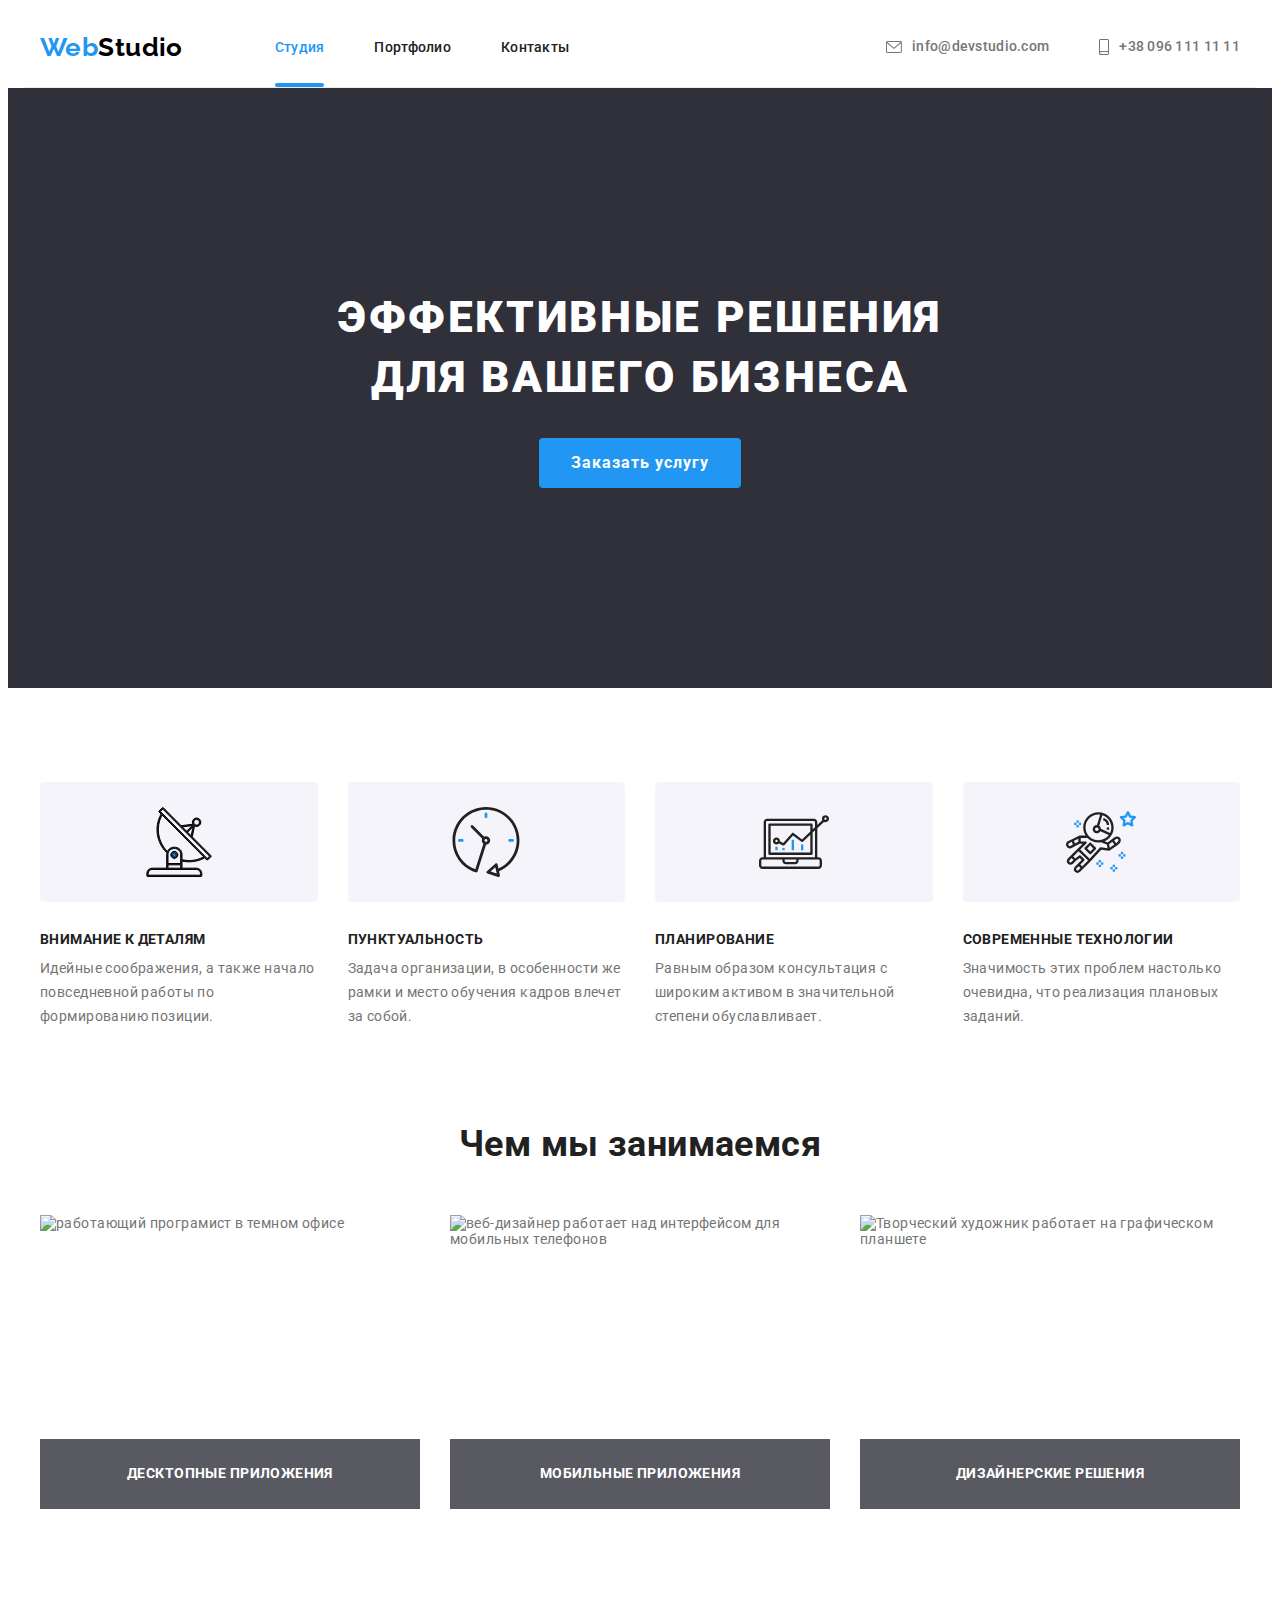
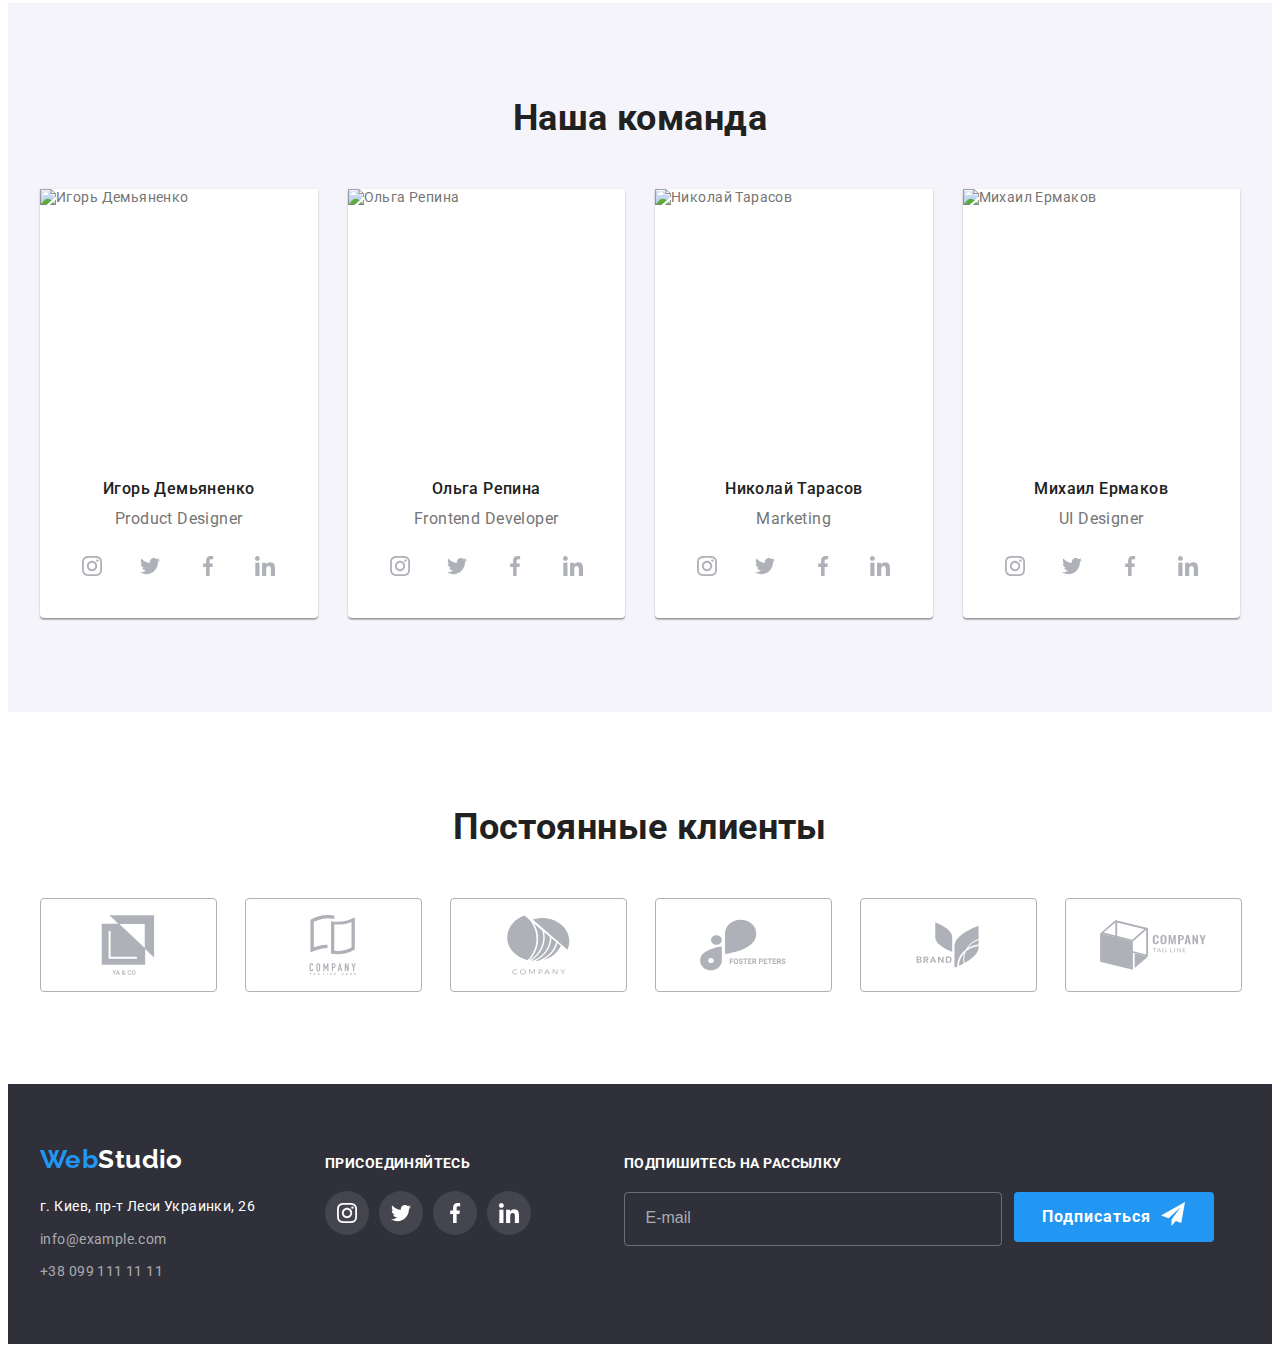
==== index.html @ 90134543 "добавляет основные файлы" ====
<!DOCTYPE html>
<html lang="ru">
  <head>

    <meta charset="UTF-8" />
    <meta http-equiv="X-UA-Compatible" content="IE=edge" />
    <meta name="viewport" content="width=device-width, initial-scale=1.0" />
    <title>Web Studio</title>
    <link rel="stylesheet" href="https://cdnjs.cloudflare.com/ajax/libs/modern-normalize/1.1.0/modern-normalize.min.css" integrity="sha512-wpPYUAdjBVSE4KJnH1VR1HeZfpl1ub8YT/NKx4PuQ5NmX2tKuGu6U/JRp5y+Y8XG2tV+wKQpNHVUX03MfMFn9Q==" crossorigin="anonymous" referrerpolicy="no-referrer" />
    <link rel="preconnect" href="https://fonts.gstatic.com">
    <link href="https://fonts.googleapis.com/css2?family=Raleway:wght@700&family=Roboto:wght@400;500;700;900&display=swap" rel="stylesheet">
    <link rel="stylesheet" href="./css/main.min.css" />
  </head>
  <body>
    <!--Шапка сайта -->
    <header class="header">

      <div class="container header-container">
      <nav class="menu">
        <a href="./" class="logo logo_bg_light link"><span class="logo__accent">Web</span>Studio</a>
        <ul class="site-nav list">
          <li class="site-nav__item"><a href="" class="site-nav__link link site-nav__link_current">Студия</a></li>
          <li class="site-nav__item"><a href="./portfolio.html" class="site-nav__link link">Портфолио</a></li>
          <li class="site-nav__item"><a href="" class="site-nav__link link">Контакты</a></li>
        </ul>
      </nav>
      <ul class="contact-list list">
        <li class="contact-list__item">
          <a href="mailto:info@devstudio.com" class="contact-list__link link">
            <svg class="contact-list__icon" width="16" height="12">
              <use href="./images/sprite.svg#icon-envelope"></use>
            </svg>
            info@devstudio.com</a>
        </li>
        <li class="contact-list__item">
          <a href="tel:+380961111111" class="contact-list__link link">
            <svg class="contact-list__icon" width="10" height="16">
              <use href="./images/sprite.svg#icon-smartphone"></use>
            </svg>
            +38 096 111 11 11</a>
        </li>
      </ul>
    </div>
    </header>
    <main>
      <!-- Герой -->
      <section class="hero">
        <div class="container hero-container">
        <h1 class="hero__title">Эффективные решения <br> для вашего бизнеса</h1>
        <button type="button" class="button hero__button" data-modal-open>Заказать услугу</button></div>
      </section>
      <!-- Особенности -->
      <section class="feautures">
        <div class="container">
        <h2  class="feautures__title visually-hidden">Особенности</h2>
        <ul class="feautures__list list">
          <li class="feautures__list-item">
            <div class="feautures__icon-container">
              <svg class="feautures__icon">
                <use href="./images/sprite.svg#icon-antenna"></use>
              </svg>
            </div>
            <h3 class="subtitle">Внимание к деталям</h3>
            <p class="feauture__desc">
              Идейные соображения, а также начало повседневной работы по формированию позиции.</p>
          </li>
          <li class="feautures__list-item">
            <div class="feautures__icon-container">
              <svg class="feautures__icon">
                <use href="./images/sprite.svg#icon-clock"></use>
              </svg>
            </div>
            <h3 class="subtitle">Пунктуальность</h3>
            <p class="feauture__desc">
              Задача организации, в особенности же рамки и место обучения кадров влечет за собой.
            </p>
          </li>
          <li class="feautures__list-item">
            <div class="feautures__icon-container">
              <svg class="feautures__icon">
                <use href="./images/sprite.svg#icon-diagram"></use>
              </svg>
            </div>
            <h3 class="subtitle">Планирование</h3>
            <p class="feauture__desc">
              Равным образом консультация с широким активом в значительной степени обуславливает.
            </p>
          </li>
          <li class="feautures__list-item">
            <div class="feautures__icon-container">
              <svg class="feautures__icon">
                <use href="./images/sprite.svg#icon-astronaut"></use>
              </svg>
            </div>
            <h3 class="subtitle">Современные технологии</h3>
            <p class="feauture__desc">
              Значимость этих проблем настолько очевидна, что реализация плановых заданий.</p>
          </li>
        </ul>
      </div>
      </section>
      <!-- Чем мы занимаемся -->
      <section class="our-work">
        <div class="container">
        <h2 class="section-title">Чем мы занимаемся</h2>
        <ul class="our-work__list list">
          <li class="our-work__list-item">
            <div class="our-work__img-wrapper">
            <img
              src="./images/what-are-we-doing/box1.jpg"
              width="370"
              height="294"
              alt="работающий програмист в темном офисе"
            />
            <p class="our-work__img-description">Десктопные приложения</p>
          </div>
          </li>
          <li class="our-work__list-item">
            <div class="our-work__img-wrapper">
            <img
              src="./images/what-are-we-doing/box2.jpg"
              width="370"
              height="294"
              alt="веб-дизайнер работает над интерфейсом для мобильных телефонов"
            />
            <p class="our-work__img-description">Мобильные приложения</p>
          </div>
          </li>
          <li class="our-work__list-item">
            <div class="our-work__img-wrapper">
            <img
              src="./images/what-are-we-doing/box3.jpg"
              width="370"
              height="294"
              alt="Творческий художник работает на графическом планшете "
            />
            <p class="our-work__img-description">Дизайнерские решения</p>
          </div>
          </li>
        </ul>
      </div>
      </section>
      <!-- Наша команда -->
      <section class="our-team section">
        <div class="container">
        <h2 class="section-title">Наша команда</h2>
        <ul class="our-team__list list">
          <li class="our-team__list-item">
            <div class="our-team__card-thumb">
            <img
              src="./images/our-team/product-designer.jpg"
              width="270"
              height="260"
              alt="Игорь Демьяненко"
            />
          </div>

          <div class="our-team__card-content">
            <h3 class="our-team__subtitle">Игорь Демьяненко</h3>
            <p lang="en" class="our-team__desc">Product Designer</p>
            <ul class="social-list list">
              <li class="social-list__item">
                <a href="" class="social-list__link social-list__link_bg_light">
                  <svg class="social-list__icon">
                    <use href="./images/sprite.svg#icon-instagram"></use>
                  </svg>
                </a>
              </li>
              <li class="social-list__item">
                <a href="" class="social-list__link social-list__link_bg_light">
                  <svg class="social-list__icon">
                    <use href="./images/sprite.svg#icon-twitter"></use>
                  </svg>
                </a>
              </li>
              <li class="social-list__item">
                <a href="" class="social-list__link social-list__link_bg_light">
                  <svg class="social-list__icon">
                    <use href="./images/sprite.svg#icon-facebook"></use>
                  </svg>
                </a>
              </li>
              <li class="social-list__item">
                <a href="" class="social-list__link social-list__link_bg_light">
                  <svg class="social-list__icon">
                    <use href="./images/sprite.svg#icon-linkedin"></use>
                  </svg>
                </a>
              </li>
            </ul>
          </div>
          </li>
          <li class="our-team__list-item">
            <div class="our-team__card-thumb">
            <img
              src="./images/our-team/frontend-developer.jpg"
              width="270"
              height="260"
              alt="Ольга Репина"
            />
          </div>

          <div class="our-team__card-content">
            <h3 class="our-team__subtitle">Ольга Репина</h3>
            <p lang="en"  class="our-team__desc">Frontend Developer</p>
            <ul class="social-list list">
              <li class="social-list__item">
                <a href="" class="social-list__link social-list__link_bg_light">
                  <svg class="social-list__icon">
                    <use href="./images/sprite.svg#icon-instagram"></use>
                  </svg>
                </a>
              </li>
              <li class="social-list__item">
                <a href="" class="social-list__link social-list__link_bg_light">
                  <svg class="social-list__icon">
                    <use href="./images/sprite.svg#icon-twitter"></use>
                  </svg>
                </a>
              </li>
              <li class="social-list__item">
                <a href="" class="social-list__link social-list__link_bg_light">
                  <svg class="social-list__icon">
                    <use href="./images/sprite.svg#icon-facebook"></use>
                  </svg>
                </a>
              </li>
              <li class="social-list__item">
                <a href="" class="social-list__link social-list__link_bg_light">
                  <svg class="social-list__icon">
                    <use href="./images/sprite.svg#icon-linkedin"></use>
                  </svg>
                </a>
              </li>
            </ul>
          </div>
          </li>
          <li class="our-team__list-item">
            <div class="our-team__card-thumb">
            <img
              src="./images/our-team/marketing.jpg"
              width="270"
              height="260"
              alt="Николай Тарасов"
            />
          </div>

          <div class="our-team__card-content">
            <h3 class="our-team__subtitle">Николай Тарасов</h3>
            <p lang="en"  class="our-team__desc">Marketing</p>
            <ul class="social-list list">
              <li class="social-list__item">
                <a href="" class="social-list__link social-list__link_bg_light">
                  <svg class="social-list__icon">
                    <use href="./images/sprite.svg#icon-instagram"></use>
                  </svg>
                </a>
              </li>
              <li class="social-list__item">
                <a href="" class="social-list__link social-list__link_bg_light">
                  <svg class="social-list__icon">
                    <use href="./images/sprite.svg#icon-twitter"></use>
                  </svg>
                </a>
              </li>
              <li class="social-list__item">
                <a href="" class="social-list__link social-list__link_bg_light">
                  <svg class="social-list__icon">
                    <use href="./images/sprite.svg#icon-facebook"></use>
                  </svg>
                </a>
              </li>
              <li class="social-list__item">
                <a href="" class="social-list__link social-list__link_bg_light">
                  <svg class="social-list__icon">
                    <use href="./images/sprite.svg#icon-linkedin"></use>
                  </svg>
                </a>
              </li>
            </ul>
          </div>
          </li>
          <li class="our-team__list-item">
            <div class="our-team__card-thumb">
            <img
              src="./images/our-team/ui-designer.jpg"
              width="270"
              height="260"
              alt="Михаил Ермаков"
            />
          </div>

          <div class="our-team__card-content">
            <h3 class="our-team__subtitle">Михаил Ермаков</h3>
            <p lang="en"  class="our-team__desc">UI Designer</p>
            <ul class="social-list list">
              <li class="social-list__item">
                <a href="" class="social-list__link social-list__link_bg_light">
                  <svg class="social-list__icon">
                    <use href="./images/sprite.svg#icon-instagram"></use>
                  </svg>
                </a>
              </li>
              <li class="social-list__item">
                <a href="" class="social-list__link social-list__link_bg_light">
                  <svg class="social-list__icon">
                    <use href="./images/sprite.svg#icon-twitter"></use>
                  </svg>
                </a>
              </li>
              <li class="social-list__item">
                <a href="" class="social-list__link social-list__link_bg_light">
                  <svg class="social-list__icon">
                    <use href="./images/sprite.svg#icon-facebook"></use>
                  </svg>
                </a>
              </li>
              <li class="social-list__item">
                <a href="" class="social-list__link social-list__link_bg_light">
                  <svg class="social-list__icon">
                    <use href="./images/sprite.svg#icon-linkedin"></use>
                  </svg>
                </a>
              </li>
            </ul>
          </div>
          </li>
        </ul>
      </div>
      </section>
      <!-- Постоянные клиенты -->
      <section class="our-clients section">
        <div class="container">
        <h2 class="section-title">Постоянные клиенты</h2>
        <ul class="our-clients__list list">
          <li class="our-clients__list-item">
            <a class="our-clients__list-link link" href="">
                <svg class="our-clients__icon">
                  <use href="./images/sprite.svg#icon-group1"></use>
                </svg>
              </a>
              
           
          </li>
          <li class="our-clients__list-item">
            <a class="our-clients__list-link link" href="">
                <svg class="our-clients__icon">
                  <use href="./images/sprite.svg#icon-group2"></use>
                </svg>
              </a>
              
           
          </li>
          <li class="our-clients__list-item">
            <a class="our-clients__list-link link" href="">
                <svg class="our-clients__icon">
                  <use href="./images/sprite.svg#icon-group3"></use>
                </svg>
              </a>
              
           
          </li>
          <li class="our-clients__list-item">
            <a class="our-clients__list-link link" href="">
                <svg class="our-clients__icon">
                  <use href="./images/sprite.svg#icon-group4"></use>
                </svg>
              </a>
              
           
          </li>
          <li class="our-clients__list-item">
            <a class="our-clients__list-link link" href="">
                <svg class="our-clients__icon">
                  <use href="./images/sprite.svg#icon-group5"></use>
                </svg>
              </a>
              
           
          </li>
          <li class="our-clients__list-item">
            <a class="our-clients__list-link link" href="">
                <svg class="our-clients__icon">
                  <use href="./images/sprite.svg#icon-group6"></use>
                </svg>
              </a>
              
           
          </li>
        </ul>
      </div>
      </section>
    </main>
    <!-- Футер -->
    <footer class="footer">
    <div class="container flex-container">
      <div>
      <a href="./" class="logo logo_bg_dark link"><span class="logo__accent">Web</span>Studio</a>
      <address>
        <ul class="footer__address list">
          <li>
            <a class="footer__map-link link"
              href="https://goo.gl/maps/Ho2YQCXfCSrJ9mf67"
              target="_blank"
              rel="noopener noreferrer"
              >г. Киев, пр-т Леси Украинки, 26</a
            >
          </li>
          <li><a class="footer__address-link link" href="mailto:info@example.com">info@example.com</a></li>
          <li><a class="footer__address-link link" href="tel:+380991111111">+38 099 111 11 11</a></li>
        </ul>
      </address>
      </div>
      <div class="footer__sidebar">
        <p class="footer__label">присоединяйтесь</p>
        <ul class="social-list list">
          <li class="social-list__item social-list__item_indent">
            <a href="" class="social-list__link social-list__link_bg_dark">
              <svg class="social-list__icon">
                <use href="./images/sprite.svg#icon-instagram"></use>
              </svg>
            </a>
          </li>
          <li class="social-list__item social-list__item_indent">
            <a href="" class="social-list__link social-list__link_bg_dark">
              <svg class="social-list__icon">
                <use href="./images/sprite.svg#icon-twitter"></use>
              </svg>
            </a>
          </li>
          <li class="social-list__item social-list__item_indent">
            <a href="" class="social-list__link social-list__link_bg_dark">
              <svg class="social-list__icon">
                <use href="./images/sprite.svg#icon-facebook"></use>
              </svg>
            </a>
          </li>
          <li class="social-list__item social-list__item_indent">
            <a href="" class="social-list__link social-list__link_bg_dark">
              <svg class="social-list__icon">
                <use href="./images/sprite.svg#icon-linkedin"></use>
              </svg>
            </a>
          </li>
        </ul>
      </div>
      <div class="footer__form">
        <b class="footer__form-desc">Подпишитесь на рассылку</b>
        <form action="#" class="footer__email-form">
         <label class="footer__email-form-label">
            <input type="email" name="user-email" class="footer__email-form-input" required placeholder=" E-mail">
          </label>
         
          <button type="submit" class="footer__form-btn button">
           <span class="footer__form-btn-desc">Подписаться</span>
           <span class="footer__form-btn-icon">
              <svg 
              width="24" height="24">
              <use href="./images/sprite.svg#icon-send"></use>
          </svg></span>   
        </button>
        
        </form>
      </div>
    </div>
    </footer>
    <div class="backdrop is-hidden" data-modal>
      <div class="modal">
        <button type="button" class="close-btn" data-modal-close>
          <svg class="close-icon" width="11" height="11">
            <use href="./images/sprite.svg#icon-close-black"></use>
          </svg>
        </button>
        <form action="#" class="modal-form">
          <p class="modal-form-head">Оставьте свои данные, мы вам перезвоним</p>
          <label class="modal-form-field">
            Имя
            <span class="modal-form-input-wrapper">
             <input type="text" class="modal-form-input" name="user-name"  pattern="[a-zA-Zа-яёА-ЯЁ]+" title="Имя должно содержать символы кирилицы или латиницы" minlength="3" required>
             <svg class="modal-form-input-icon">
               <use href="./images/sprite.svg#icon-person"></use>
             </svg>
            </span>
          </label>
          <label class="modal-form-field">
            Телефон
            <span class="modal-form-input-wrapper">
              <input type="tel" class="modal-form-input" name="user-tel"  pattern="[0-9]{3}-[0-9]{3}-[0-9]{2}-[0-9]{2}" title="096-000-00-00" required>
              <svg class="modal-form-input-icon">
                <use href="./images/sprite.svg#icon-phone"></use>
              </svg>
             </span>
          </label>
          <label class="modal-form-field">
            Почта
            <span class="modal-form-input-wrapper">
              <input type="email" class="modal-form-input" name="user-mail" required>
              <svg class="modal-form-input-icon">
                <use href="./images/sprite.svg#icon-email"></use>
              </svg>
             </span>
          </label>
          <label class="modal-form-massage-label">
            Комментарий
            <textarea name="user-message" class="modal-form-message" placeholder="Введите текст"></textarea>
          </label>
          <input type="checkbox" id="accept-policy" class="modal-form-chekbox-input visually-hidden" required> 
          <label for="accept-policy" class="modal-form-chekbox-label">Соглашаюсь с рассылкой и принимаю&nbsp;<a href="" class="checkbox-label-link">Условия договора</a></label>
          <button class="modal-form-btn button" type="submit">Отправить</button>
        </form>
      </div>
    </div>
    <script src="./js/modal.js"></script>
  </body>
</html>
---- css/main.min.css ----
:root{--primary-text-colour:#757575;--title-text-colour:#212121;--accent-colour: #2196f3;--primary-black-color: #000000;--primery-white-colour:#FFFFFF;--dark-background-color:#2F303A;--secondary-background-color:#F5F4FA;--primary-decoration-colour: #AFB1B8;--primary-margin: 30px;--transition-timing-function: cubic-bezier(0.4, 0, 0.2, 1)}.visually-hidden{position:absolute;clip:rect(0 0 0 0);width:1px;height:1px;margin:-1px}body{font-family:'Roboto', sans-serif;font-size:14px;letter-spacing:0.03em;color:var(--primary-text-colour);background-color:var(--primery-white-colour)}h1,h2,h3,h4,h5,h6,p{margin-top:0;margin-bottom:0}ul,ol{margin-top:0;margin-bottom:0;padding-left:0}img{display:block}.link{text-decoration:none;color:inherit}.list{list-style:none}.section{padding-top:94px;padding-bottom:94px}.container{width:1200px;margin:auto;padding-left:15px;padding-right:15px}.logo{font-family:'Raleway', sans-serif;font-size:26px;font-weight:700;line-height:1.19}.logo__accent{color:var(--accent-colour)}.logo_bg_light{margin-right:92px;color:var(--primary-black-color)}.logo_bg_dark{color:var(--primery-white-colour)}.subtitle{margin-bottom:10px;font-size:14px;font-weight:700;line-height:1.14;text-transform:uppercase;color:var(--title-text-colour)}.section-title{margin-bottom:50px;font-size:36px;font-weight:700;line-height:1.17;text-align:center;color:var(--title-text-colour)}.social-list{display:flex;justify-content:space-between}.social-list__item{width:44px;height:44px}.social-list__item_indent:not(:last-child){margin-right:10px}.social-list__icon{width:20px;height:20px}.social-list__link{display:flex;align-items:center;justify-content:center;width:100%;height:100%}.social-list__link_bg_light{fill:var(--primary-decoration-colour);border-radius:50%;background-color:var(--primery-white-colour);transition:fill 250ms var(--transition-timing-function),background-color 250ms var(--transition-timing-function)}.social-list__link_bg_light:hover,.social-list__link_bg_light:focus{fill:var(--primery-white-colour);background-color:var(--accent-colour)}.social-list__link_bg_dark{fill:var(--primery-white-colour);border-radius:50%;background-color:rgba(255,255,255,0.1);transition:background-color 250ms var(--transition-timing-function)}.social-list__link_bg_dark:hover,.social-list__link_bg_dark:focus{background-color:var(--accent-colour)}.button{font-family:inherit;font-size:16px;font-weight:700;line-height:1.87;letter-spacing:0.06em;cursor:pointer;border:none;border-radius:4px;color:var(--primery-white-colour);background-color:var(--accent-colour);transition:background-color 250ms var(--transition-timing-function),box-shadow 250ms var(--transition-timing-function)}.button:hover,.button:focus{background-color:#188CE8;box-shadow:0px 4px 4px rgba(0,0,0,0.15)}.backdrop{position:fixed;top:0;left:0;width:100vw;height:100vh;background-color:rgba(0,0,0,0.2);visibility:visible;opacity:1;pointer-events:auto;transition:visibility 250ms var(--transition-timing-function),opacity 250ms var(--transition-timing-function)}.is-hidden{visibility:hidden;opacity:0;pointer-events:none}.modal{padding:40px;position:absolute;top:50%;left:50%;width:528px;height:581px;transform:translate(-50%, -50%);background-color:var(--primery-white-colour)}.close-btn{position:absolute;top:8px;right:8px;width:30px;height:30px;padding:0;border-radius:50px;border:1px solid rgba(0,0,0,0.1);background-color:transparent;cursor:pointer;transition:fill 250ms var(--transition-timing-function)}.close-btn:focus,.close-btn:hover{fill:var(--accent-colour)}.modal-form-head{margin-bottom:12px;font-size:20px;font-weight:700;line-height:1.15;text-align:center;color:var(--title-text-colour)}.modal-form{display:flex;flex-direction:column}.modal-form-field{margin-bottom:10px;font-size:12px;font-weight:400;line-height:1.17;letter-spacing:0.01em;color:var(--primary-text-colour)}.modal-form-input{width:100%;height:40px;margin-top:4px;padding-left:42px;cursor:pointer;border:1px solid rgba(33,33,33,0.2);border-radius:4px;transition:border-color 250ms var(--transition-timing-function)}.modal-form-input:focus{outline:none;border-color:var(--accent-colour)}.modal-form-input-wrapper{position:relative}.modal-form-input-icon{position:absolute;top:50%;left:12px;transform:translateY(-50%);width:12px;height:12px;transition:fill 250ms var(--transition-timing-function)}.modal-form-input:focus+.modal-form-input-icon{fill:var(--accent-colour)}.modal-form-massage-label{margin-bottom:20px;font-size:12px;font-weight:400;line-height:1.17;letter-spacing:0.01em;color:var(--primary-text-colour)}.modal-form-message{margin-top:10px;width:100%;height:120px;padding:16px;border:1px solid rgba(33,33,33,0.2);border-radius:4px;resize:none;transition:border-color 250ms var(--transition-timing-function)}.modal-form-message:focus{outline:none;border-color:var(--accent-colour)}.modal-form-message::placeholder{font-size:12px;font-weight:400;line-height:1.17;letter-spacing:0.01em;color:rgba(117,117,117,0.5)}.modal-form-chekbox-label{margin-bottom:30px;display:flex;align-items:center;font-size:14px;font-weight:400;line-height:1.71;color:var(--primary-text-colour)}.modal-form-chekbox-label::before{margin-right:7px;display:block;content:"";width:16px;height:15px;cursor:pointer;border:1px solid var(--title-text-colour);border-radius:2px}.modal-form-chekbox-input:checked+.modal-form-chekbox-label::before{background-color:var(--accent-colour);background-image:url(../images/icon-check.svg);background-size:contain;background-repeat:no-repeat;background-origin:border-box;border-color:var(--accent-colour)}.modal-form-chekbox-input:focus+.modal-form-chekbox-label::before{outline:1px solid var(--accent-colour)}.checkbox-label-link{color:var(--accent-colour)}.modal-form-btn{width:200px;height:50px;margin:0 auto;padding:10px 55px}.header-container{display:flex;align-items:center;padding-top:24px;padding-bottom:24px;border-bottom:1px solid #ECECEC}.menu{display:flex;align-items:center}.site-nav{display:flex;align-items:center}.site-nav :not(:last-child){margin-right:50px}.site-nav__link{font-weight:500;line-height:1.14;letter-spacing:0.02em;color:var(--title-text-colour);transition:color 250ms var(--transition-timing-function)}.site-nav__link:hover,.site-nav__link:focus{color:var(--accent-colour)}.site-nav__link_current{color:var(--accent-colour);position:relative}.site-nav__link_current::after{position:absolute;bottom:-32px;content:"";display:block;width:100%;height:4px;background-color:var(--accent-colour);border-radius:2px}.contact-list{margin-left:auto;display:flex;align-items:center}.contact-list :not(:last-child){margin-right:50px}.contact-list__link{display:flex;align-items:center;font-weight:500;line-height:1.14;letter-spacing:0.02em;transition:color 250ms var(--transition-timing-function)}.contact-list__link:hover,.contact-list__link:focus{color:var(--accent-colour)}.contact-list__icon{margin-right:10px;fill:currentColor}.hero{background:var(--dark-background-color);background-image:linear-gradient(rgba(47,48,58,0.4), rgba(47,48,58,0.4)),url(../images/hero/hero-bg.jpg);background-size:cover;text-align:center}.hero-container{max-width:1600px;margin:0 auto;padding-top:200px;padding-bottom:200px}.hero__title{margin-bottom:var(--primary-margin);font-size:44px;font-weight:900;line-height:1.36;letter-spacing:0.06em;text-transform:uppercase;color:var(--primery-white-colour)}.hero__button{padding:10px 32px}.feautures{padding-top:94px;padding-bottom:47px}.feautures__list{display:flex;flex-wrap:wrap;margin-top:calc( -1 *  var(--primary-margin));margin-left:calc( -1 *  var(--primary-margin))}.feautures__list-item{flex-basis:calc((100% - 120px) / 4);margin-top:var(--primary-margin);margin-left:var(--primary-margin)}.feautures__icon-container{display:flex;align-items:center;margin-bottom:30px;height:120px;background-color:var(--secondary-background-color);border-radius:4px}.feautures__icon{margin:0 auto;width:70px;height:70px}.feauture__desc{line-height:1.71}.our-work{padding-top:47px;padding-bottom:94px}.our-work__list{display:flex;flex-wrap:wrap;margin-top:calc( -1 *  var(--primary-margin));margin-left:calc( -1 *  var(--primary-margin))}.our-work__list-item{flex-basis:calc((100% - 90px) / 3);margin-top:var(--primary-margin);margin-left:var(--primary-margin)}.our-work__img-wrapper{position:relative}.our-work__img-description{position:absolute;bottom:0;width:100%;display:flex;align-items:center;justify-content:center;height:70px;font-weight:700;line-height:1.14;text-transform:uppercase;color:var(--primery-white-colour);background-color:rgba(47,48,58,0.8)}.our-team__list{display:flex;flex-wrap:wrap;margin-top:calc( -1 *  var(--primary-margin));margin-left:calc( -1 *  var(--primary-margin))}.our-team__list-item{flex-basis:calc((100% - 120px) / 4);margin-top:var(--primary-margin);margin-left:var(--primary-margin);background-color:var(--primery-white-colour);box-shadow:0px 1px 3px rgba(0,0,0,0.12),0px 1px 1px rgba(0,0,0,0.14),0px 2px 1px rgba(0,0,0,0.2);border-radius:0px 0px 4px 4px}.our-team__card-content{padding:30px 30px}.our-team__subtitle{margin-bottom:10px;font-size:16px;font-weight:500;line-height:1.19;text-align:center;color:var(--title-text-colour)}.our-team{background:var(--secondary-background-color)}.our-team__desc{margin-bottom:16px;font-size:16px;font-weight:400;line-height:1.19;text-align:center}.our-clients__list{display:flex;align-items:center;flex-wrap:wrap;margin-top:calc(-1 * var(--primary-margin));margin-left:calc(-1 * var(--primary-margin))}.our-clients__list-item{flex-basis:calc((100% - 180px) / 6);margin-top:var(--primary-margin);margin-left:var(--primary-margin);width:170px;height:92px}.our-clients__list-link{display:flex;align-items:center;justify-content:center;width:100%;height:100%;fill:var(--primary-decoration-colour);border:1px solid var(--primary-decoration-colour);border-radius:4px;transition:fill 250ms var(--transition-timing-function),border 250ms var(--transition-timing-function)}.our-clients__list-link:hover,.our-clients__list-link:focus{fill:var(--accent-colour);border:1px solid var(--accent-colour)}.our-clients__icon{width:106px;height:60px}.flex-container{display:flex;align-items:baseline}.footer{padding-top:60px;padding-bottom:60px;background:var(--dark-background-color)}.footer__map-link{font-style:normal;line-height:1.71;color:var(--primery-white-colour);transition:color 250ms var(--transition-timing-function)}.footer__map-link:hover,.footer__map-link:focus{color:var(--accent-colour)}.footer__address-link{font-style:normal;line-height:1.71;color:rgba(255,255,255,0.6)}.footer__address-link:hover,.footer__address-link:focus{color:var(--accent-colour)}.footer__address{margin-top:20px}.footer__address :not(:last-child){margin-bottom:9px}.footer__sidebar{margin-left:70px}.footer__label{margin-bottom:20px;font-weight:700;text-transform:uppercase;color:var(--primery-white-colour)}.footer__form{margin-left:93px}.footer__form-desc{display:block;margin-bottom:20px;font-weight:700;line-height:1.14;text-transform:uppercase;color:var(--primery-white-colour)}.footer__email-form{display:flex}.footer__email-form-label{margin-right:12px}.footer__email-form-input{width:358px;height:50px;padding-left:16px;background-color:transparent;color:var(--primery-white-colour);border:1px solid rgba(255,255,255,0.3);border-radius:4px;outline:none}.footer__email-form-input:focus{border-color:var(--accent-colour)}.footer__email-form-input::placeholder{font-size:16px;font-weight:400;line-height:1.25;color:rgba(255,255,255,0.6)}.footer__form-btn{display:flex;align-items:flex-start;width:200px;height:50px;padding:10px 28px}.footer__form-btn-desc{margin-right:10px}.btn-list{display:flex;justify-content:center;margin-bottom:50px}.btn-list :not(:last-child){margin-right:8px}.btn-list__btn{padding:6px 22px;border:none;border-radius:4px;font-family:'Roboto', sans-serif;background-color:var(--secondary-background-color);cursor:pointer;font-size:16px;font-weight:500;line-height:1.62;text-align:center;letter-spacing:0.03em;color:var(--title-text-colour);transition:background-color 250ms var(--transition-timing-function),color 250ms var(--transition-timing-function),box-shadow 250ms var(--transition-timing-function)}.btn-list__btn:hover,.btn-list__btn:focus{background-color:var(--accent-colour);color:var(--primery-white-colour);box-shadow:0px 3px 1px rgba(0,0,0,0.1),0px 1px 2px rgba(0,0,0,0.08),0px 2px 2px rgba(0,0,0,0.12)}.current-btn{background:var(--accent-colour);color:var(--primery-white-colour)}.card-list{display:flex;flex-wrap:wrap;margin-top:calc( -1 *  var(--primary-margin));margin-left:calc( -1 *  var(--primary-margin))}.card-list__item{flex-basis:calc((100% - 90px) / 3);margin-top:var(--primary-margin);margin-left:var(--primary-margin)}.card-list__link{display:block;transition:box-shadow 250ms var(--transition-timing-function)}.card-list__link:hover{box-shadow:0px 1px 1px rgba(0,0,0,0.12),0px 4px 4px rgba(0,0,0,0.06),1px 4px 6px rgba(0,0,0,0.16)}.card-list__thumb{position:relative;overflow:hidden}.card-list__img-desc{position:absolute;top:0;left:0;width:100%;height:100%;padding:63px 24px;font-size:18px;font-weight:400;line-height:1.56;letter-spacing:0.03em;color:var(--primery-white-colour);background-color:rgba(33,150,243,0.9);overflow:auto;transform:translateY(100%);transition:transform 250ms var(--transition-timing-function)}.card-list__link:hover .card-list__img-desc,.card-list__link:focus .card-list__img-desc{transform:translateY(0)}.card-list__content{padding:20px 24px;border:1px solid #EEEEEE;border-top:0}.card-list__title{margin-bottom:4px;font-size:18px;font-weight:700;line-height:2;letter-spacing:0.06em;color:var(--title-text-colour)}.card-list__desc{font-size:16px;font-weight:400;line-height:1.87}
/*# sourceMappingURL=main.min.css.map */
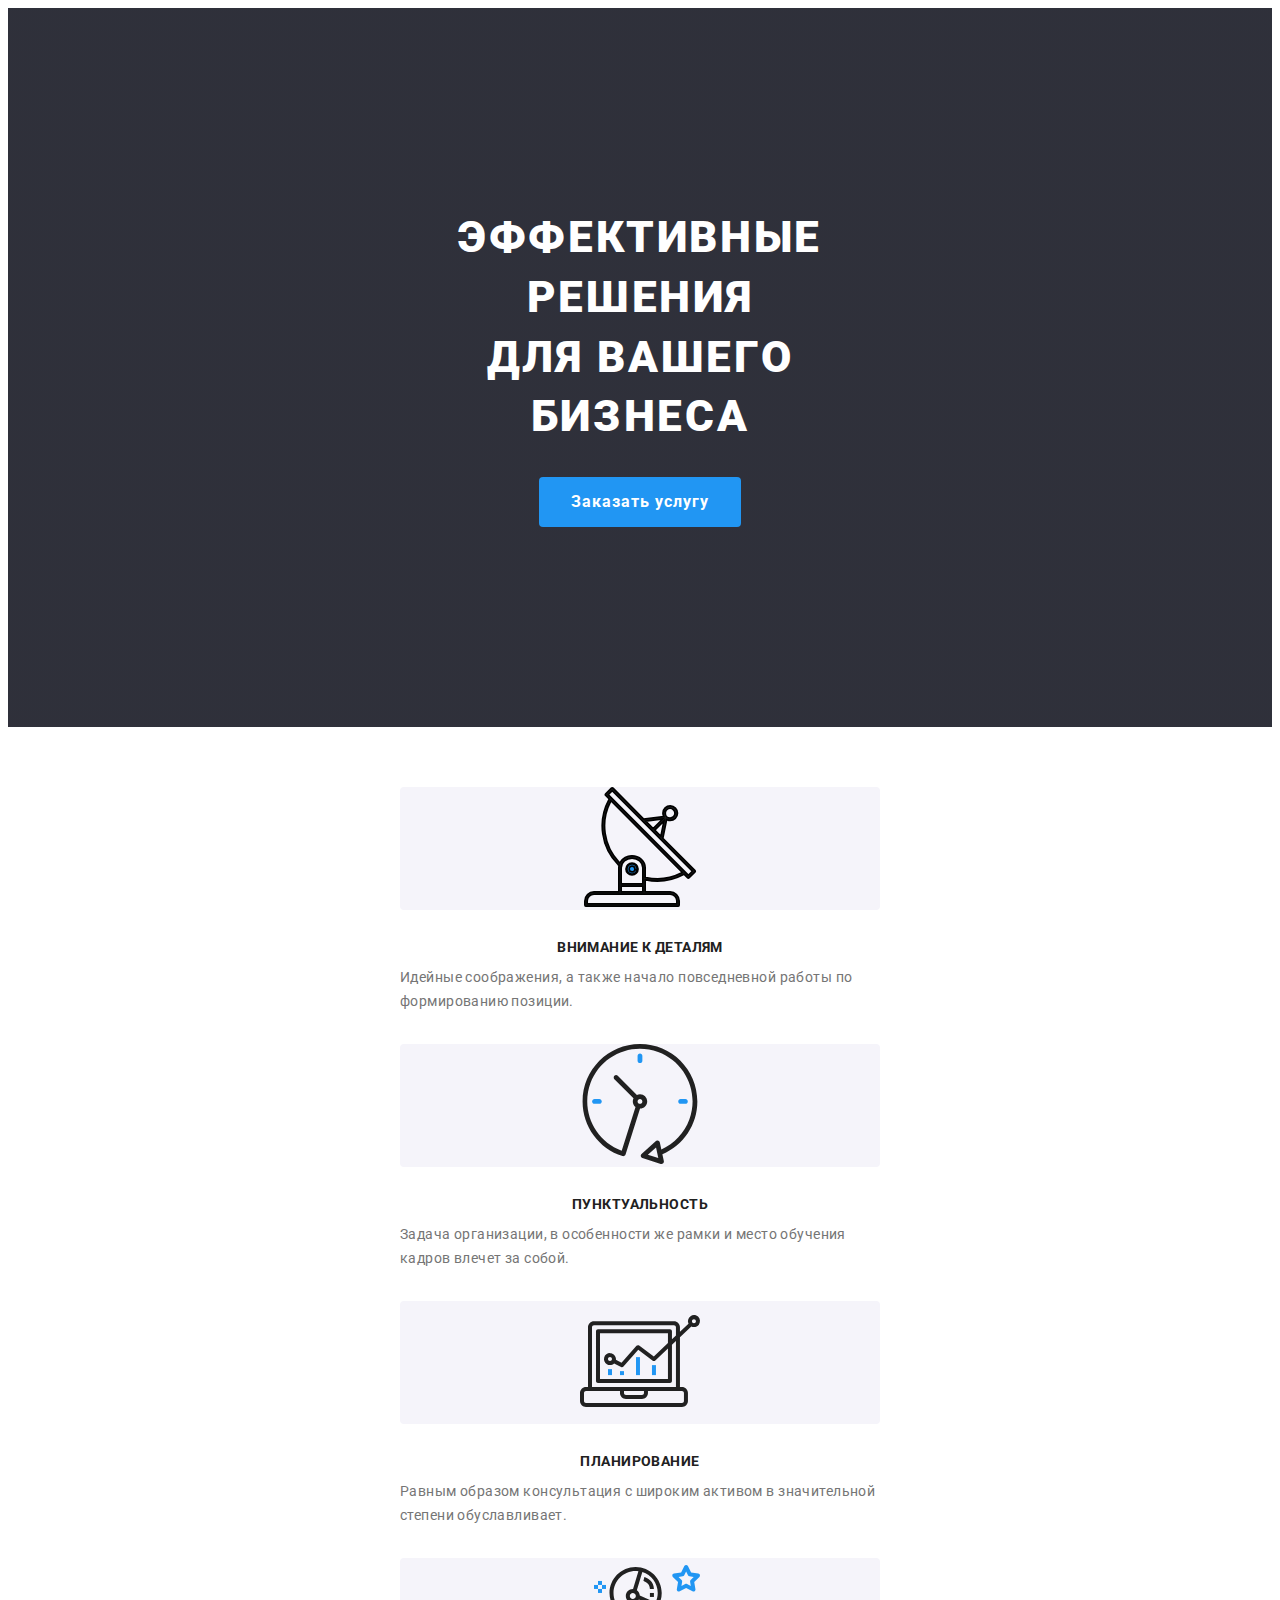
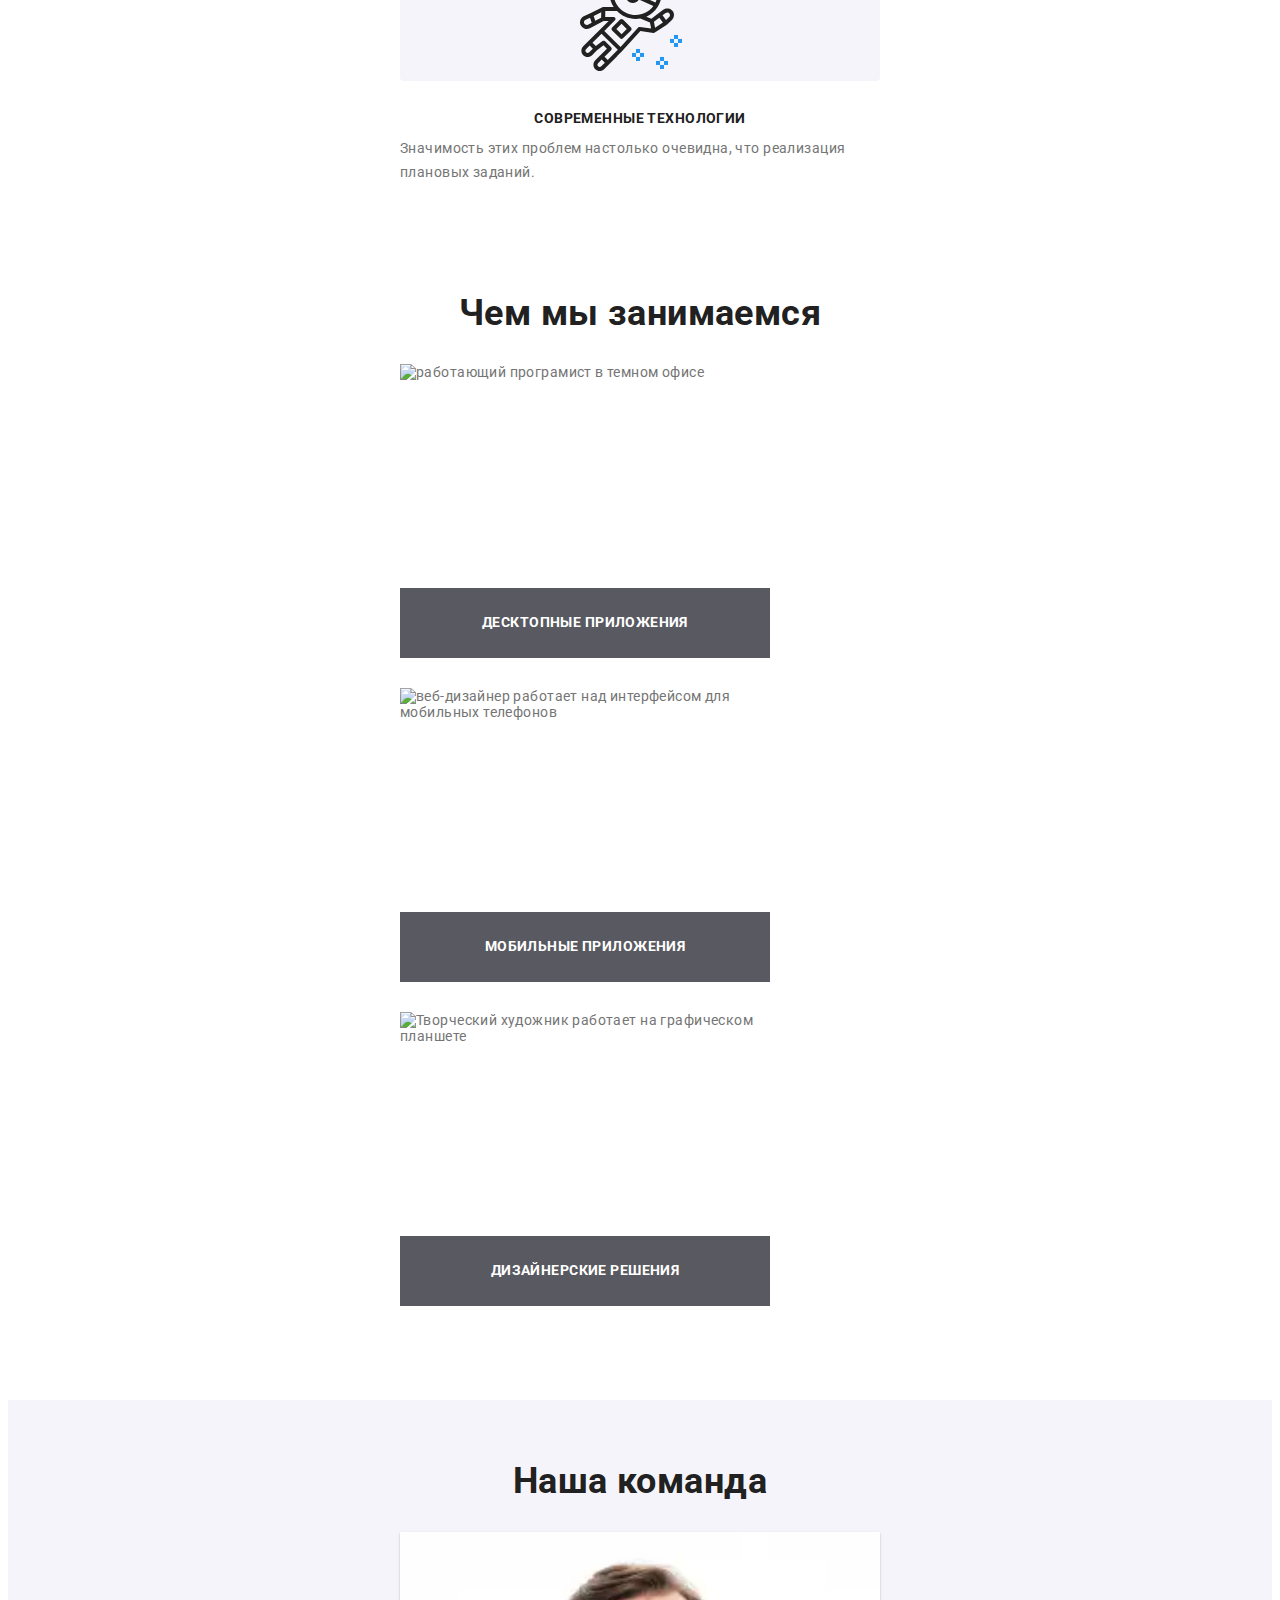
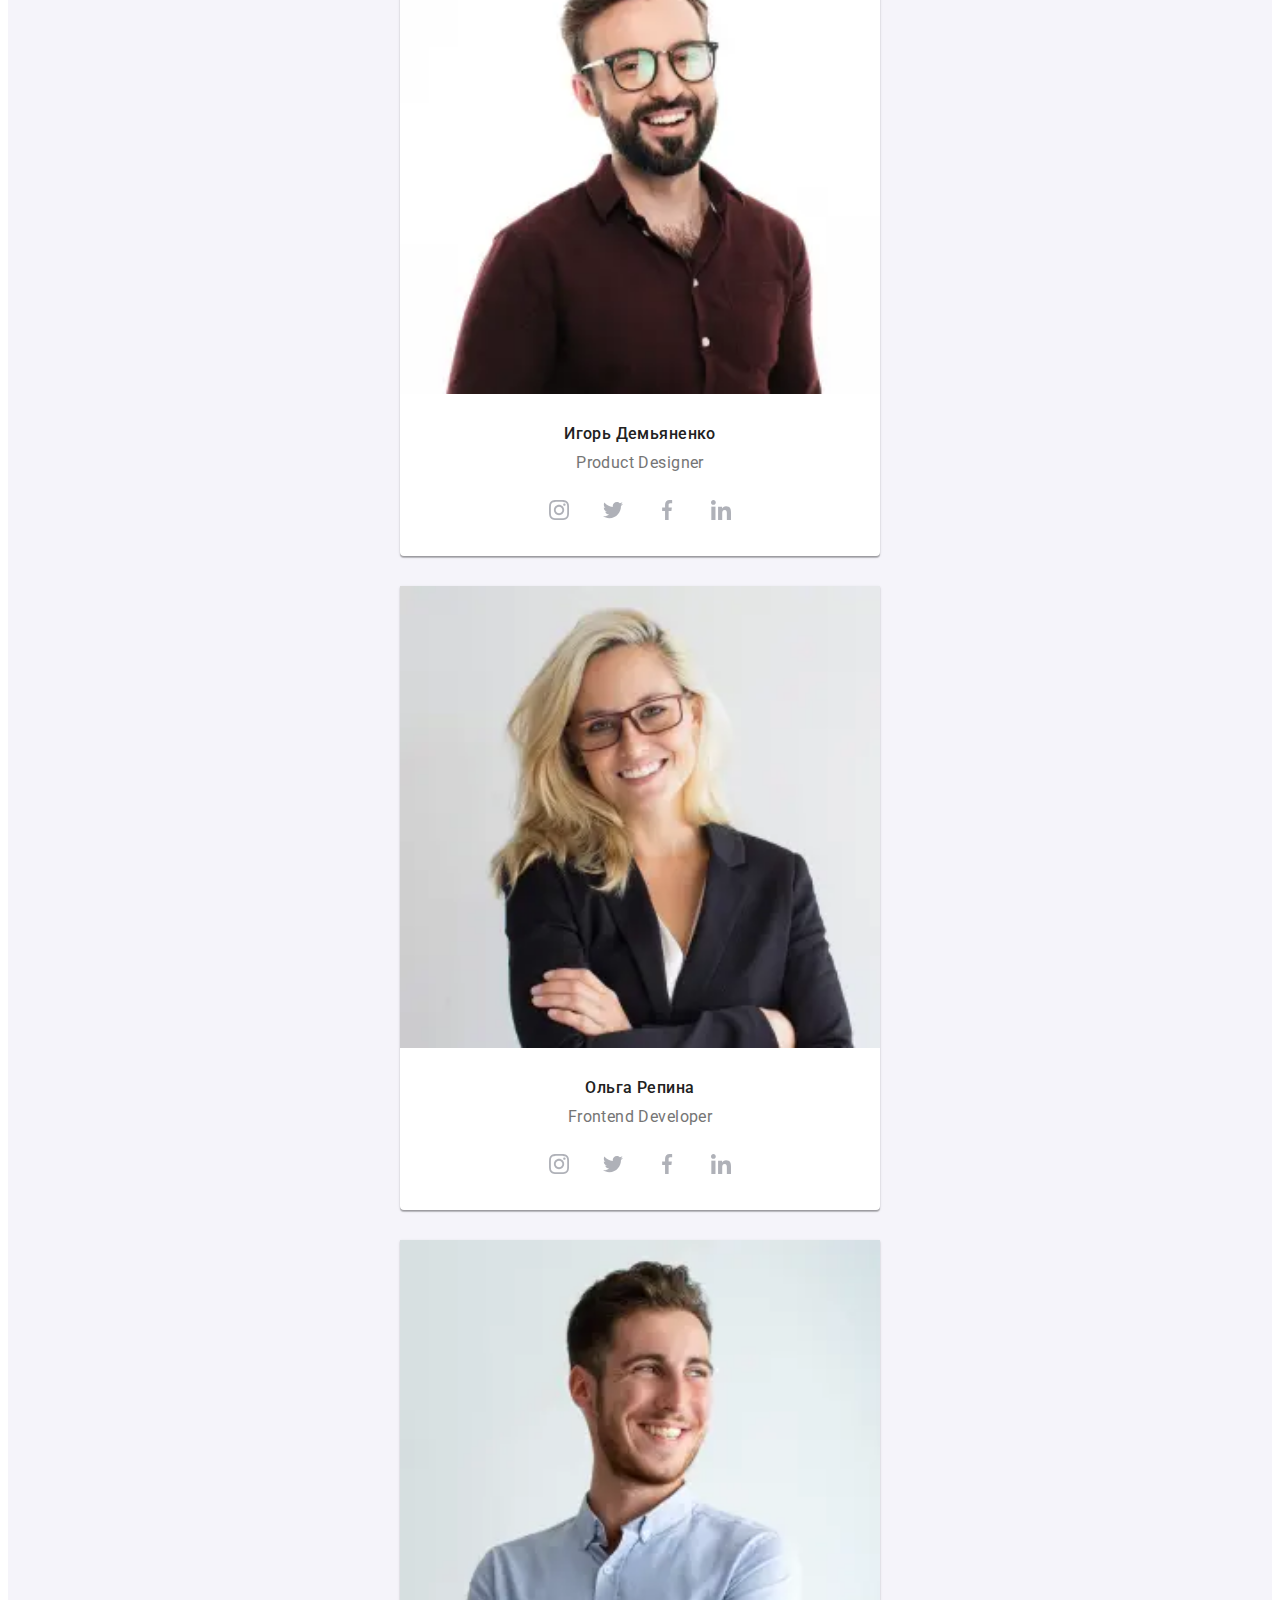
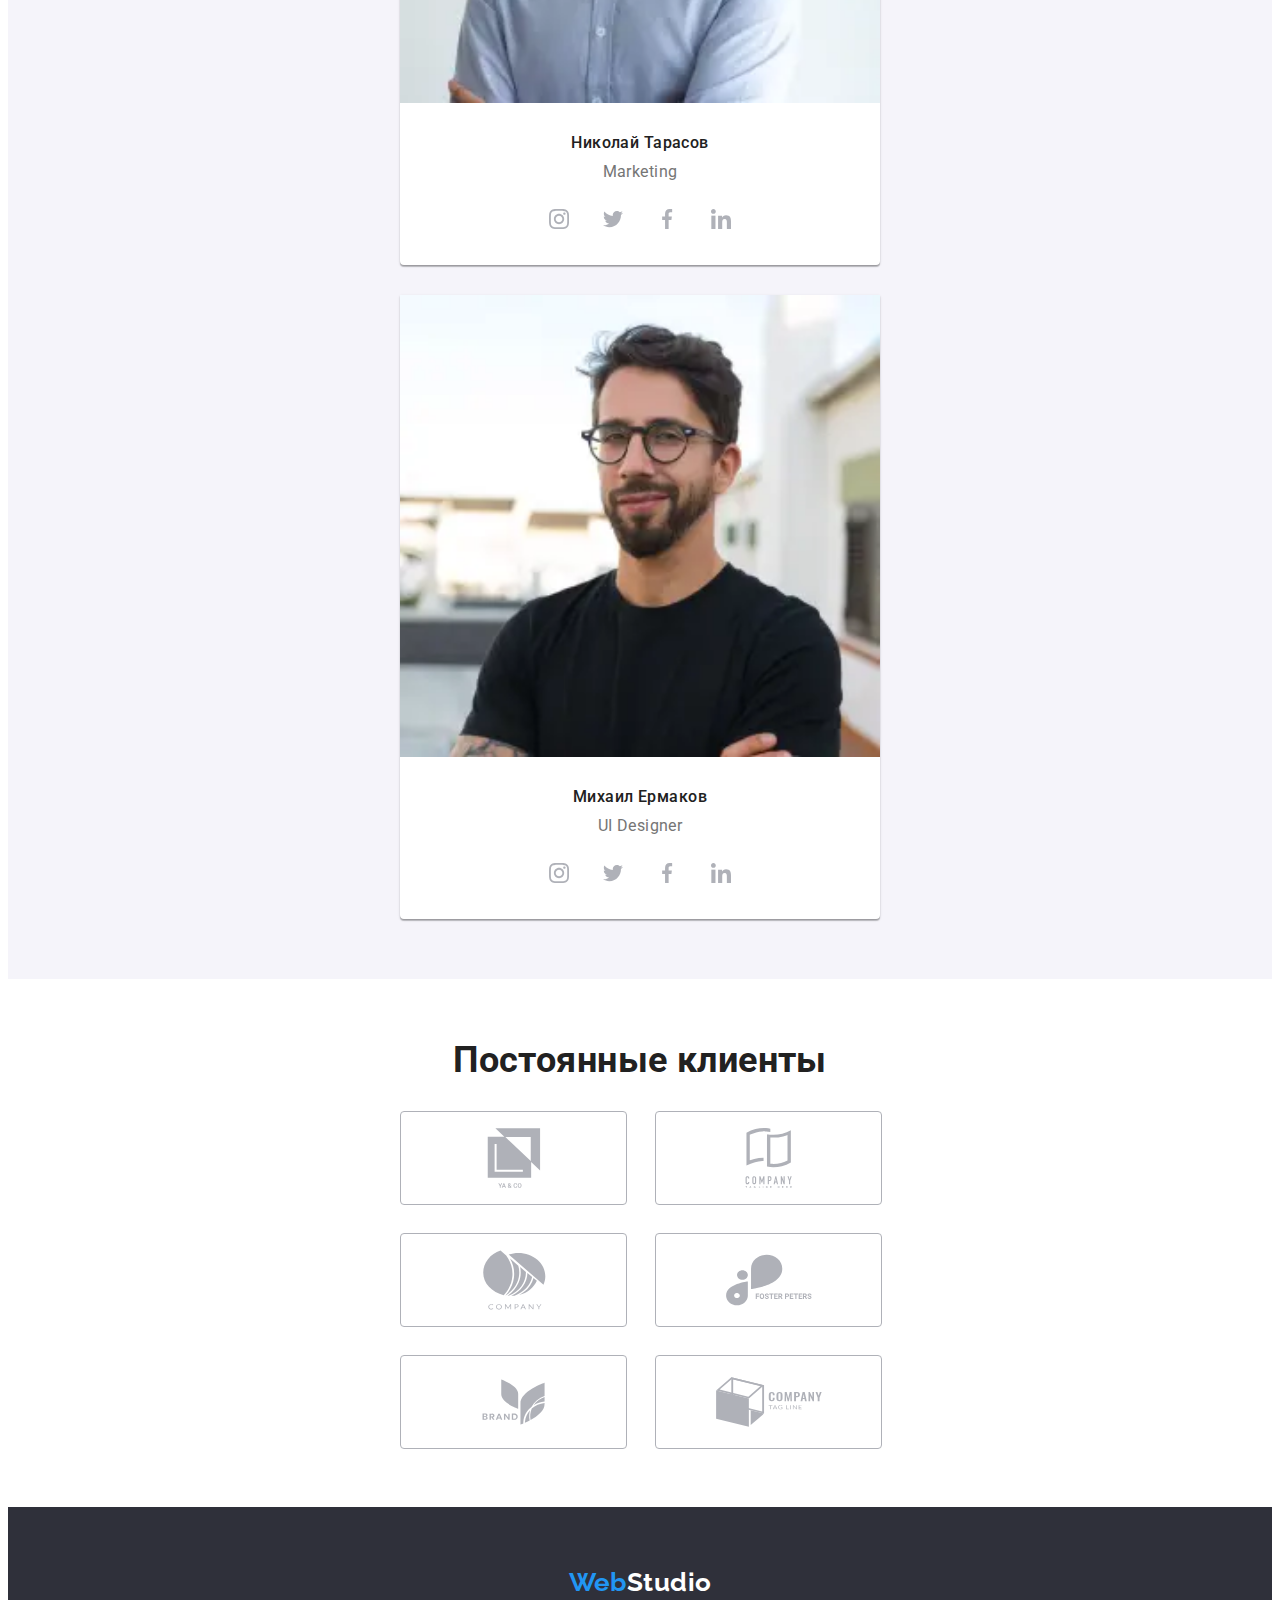
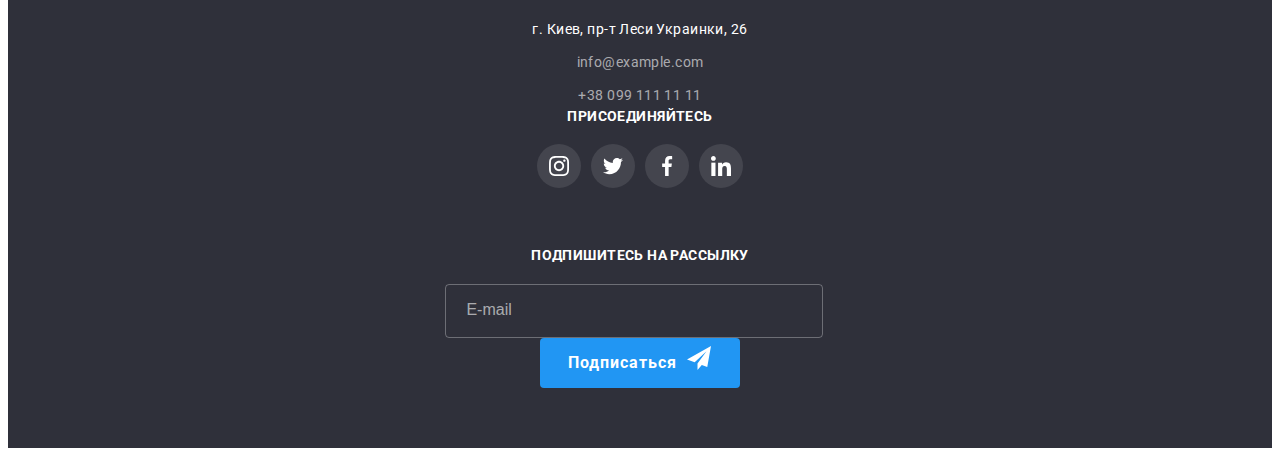
==== commit 6099fe06: "добавление мобильных стилей" ====
--- a/index.html
+++ b/index.html
@@ -13,7 +13,7 @@
   </head>
   <body>
     <!--Шапка сайта -->
-    <header class="header">
+    <!-- <header class="header">
 
       <div class="container header-container">
       <nav class="menu">
@@ -41,7 +41,7 @@
         </li>
       </ul>
     </div>
-    </header>
+    </header> -->
     <main>
       <!-- Герой -->
       <section class="hero">
@@ -50,7 +50,7 @@
         <button type="button" class="button hero__button" data-modal-open>Заказать услугу</button></div>
       </section>
       <!-- Особенности -->
-      <section class="feautures">
+      <section class="feautures section">
         <div class="container">
         <h2  class="feautures__title visually-hidden">Особенности</h2>
         <ul class="feautures__list list">
@@ -60,7 +60,7 @@
                 <use href="./images/sprite.svg#icon-antenna"></use>
               </svg>
             </div>
-            <h3 class="subtitle">Внимание к деталям</h3>
+            <h3 class="subtitle subtitle_center ">Внимание к деталям</h3>
             <p class="feauture__desc">
               Идейные соображения, а также начало повседневной работы по формированию позиции.</p>
           </li>
@@ -70,7 +70,7 @@
                 <use href="./images/sprite.svg#icon-clock"></use>
               </svg>
             </div>
-            <h3 class="subtitle">Пунктуальность</h3>
+            <h3 class="subtitle subtitle_center">Пунктуальность</h3>
             <p class="feauture__desc">
               Задача организации, в особенности же рамки и место обучения кадров влечет за собой.
             </p>
@@ -81,7 +81,7 @@
                 <use href="./images/sprite.svg#icon-diagram"></use>
               </svg>
             </div>
-            <h3 class="subtitle">Планирование</h3>
+            <h3 class="subtitle subtitle_center">Планирование</h3>
             <p class="feauture__desc">
               Равным образом консультация с широким активом в значительной степени обуславливает.
             </p>
@@ -92,7 +92,7 @@
                 <use href="./images/sprite.svg#icon-astronaut"></use>
               </svg>
             </div>
-            <h3 class="subtitle">Современные технологии</h3>
+            <h3 class="subtitle subtitle_center">Современные технологии</h3>
             <p class="feauture__desc">
               Значимость этих проблем настолько очевидна, что реализация плановых заданий.</p>
           </li>
@@ -147,40 +147,51 @@
         <ul class="our-team__list list">
           <li class="our-team__list-item">
             <div class="our-team__card-thumb">
-            <img
-              src="./images/our-team/product-designer.jpg"
-              width="270"
-              height="260"
-              alt="Игорь Демьяненко"
-            />
+              <picture class="our-team__picture">
+                <source media="(min-width: 1200px)" srcset="./images/desctop/team/team-img-desctop1.webp 1x, ./images/desctop/team/team-img@2x-desctop1.webp 2x" type="image/webp">
+                <source media="(min-width: 1200px)" srcset="./images/desctop/team/team-img-desctop1.jpg 1x, ./images/desctop/team/team-img@2x-desctop1.jpg 2x">
+
+                <source media="(min-width: 768px)" srcset="./images/tablet/team/team-img-tablet1.webp 1x, ./images/tablet/team/team-img@2x-tablet1.webp 2x" type="image/webp">
+                <source media="(min-width: 768px)" srcset="./images/tablet/team/team-img-tablet1.jpg 1x, ./images/tablet/team/team-img@2x-tablet1.jpg 2x">
+
+                <source media="(min-width: 280px)" srcset="./images/mobile/team/team-img-mobile1.webp 1x, ./images/mobile/team/team-img@2x-tablet1.webp 2x" type="image/webp">
+                <source media="(min-width: 280px)" srcset="./images/mobile/team/team-img-mobile1.jpg 1x, ./images/mobile/team/team-img@2x-tablet1.jpg 2x">
+                <img
+                width="100%"
+                height="auto"
+                src="#"
+                alt="Игорь Демьяненко"
+              /> 
+              </picture>
+            
           </div>
 
           <div class="our-team__card-content">
-            <h3 class="our-team__subtitle">Игорь Демьяненко</h3>
+            <h3 class="our-team__subtitle subtitle_center">Игорь Демьяненко</h3>
             <p lang="en" class="our-team__desc">Product Designer</p>
             <ul class="social-list list">
-              <li class="social-list__item">
+              <li class="social-list__item social-list__item_indent">
                 <a href="" class="social-list__link social-list__link_bg_light">
                   <svg class="social-list__icon">
                     <use href="./images/sprite.svg#icon-instagram"></use>
                   </svg>
                 </a>
               </li>
-              <li class="social-list__item">
+              <li class="social-list__item social-list__item_indent">
                 <a href="" class="social-list__link social-list__link_bg_light">
                   <svg class="social-list__icon">
                     <use href="./images/sprite.svg#icon-twitter"></use>
                   </svg>
                 </a>
               </li>
-              <li class="social-list__item">
+              <li class="social-list__item social-list__item_indent">
                 <a href="" class="social-list__link social-list__link_bg_light">
                   <svg class="social-list__icon">
                     <use href="./images/sprite.svg#icon-facebook"></use>
                   </svg>
                 </a>
               </li>
-              <li class="social-list__item">
+              <li class="social-list__item social-list__item_indent">
                 <a href="" class="social-list__link social-list__link_bg_light">
                   <svg class="social-list__icon">
                     <use href="./images/sprite.svg#icon-linkedin"></use>
@@ -192,40 +203,51 @@
           </li>
           <li class="our-team__list-item">
             <div class="our-team__card-thumb">
-            <img
-              src="./images/our-team/frontend-developer.jpg"
-              width="270"
-              height="260"
-              alt="Ольга Репина"
-            />
+              <picture class="our-team__picture">
+                <source media="(min-width: 1200px)" srcset="./images/desctop/team/team-img-desctop2.webp 1x, ./images/desctop/team/team-img@2x-desctop2.webp 2x" type="image/webp">
+                <source media="(min-width: 1200px)" srcset="./images/desctop/team/team-img-desctop2.jpg 1x, ./images/desctop/team/team-img@2x-desctop2.jpg 2x">
+
+                <source media="(min-width: 768px)" srcset="./images/tablet/team/team-img-tablet2.webp 1x, ./images/tablet/team/team-img@2x-tablet2.webp 2x" type="image/webp">
+                <source media="(min-width: 768px)" srcset="./images/tablet/team/team-img-tablet2.jpg 1x, ./images/tablet/team/team-img@2x-tablet2.jpg 2x">
+
+                <source media="(max-width: 767px)" srcset="./images/mobile/team/team-img-mobile2.webp 1x, ./images/mobile/team/team-img@2x-mobile2.webp 2x" type="image/webp"> 
+                <source media="(max-width: 767px)" srcset="./images/mobile/team/team-img-mobile2.jpg 1x, ./images/mobile/team/team-img@2x-mobile2.jpg 2x">
+                <img
+                  width="100%"
+                  height="auto"
+                  src="#"
+                  alt="Ольга Репина"
+                />
+              </picture>
+            
           </div>
 
           <div class="our-team__card-content">
             <h3 class="our-team__subtitle">Ольга Репина</h3>
             <p lang="en"  class="our-team__desc">Frontend Developer</p>
             <ul class="social-list list">
-              <li class="social-list__item">
+              <li class="social-list__item social-list__item_indent">
                 <a href="" class="social-list__link social-list__link_bg_light">
                   <svg class="social-list__icon">
                     <use href="./images/sprite.svg#icon-instagram"></use>
                   </svg>
                 </a>
               </li>
-              <li class="social-list__item">
+              <li class="social-list__item social-list__item_indent">
                 <a href="" class="social-list__link social-list__link_bg_light">
                   <svg class="social-list__icon">
                     <use href="./images/sprite.svg#icon-twitter"></use>
                   </svg>
                 </a>
               </li>
-              <li class="social-list__item">
+              <li class="social-list__item social-list__item_indent">
                 <a href="" class="social-list__link social-list__link_bg_light">
                   <svg class="social-list__icon">
                     <use href="./images/sprite.svg#icon-facebook"></use>
                   </svg>
                 </a>
               </li>
-              <li class="social-list__item">
+              <li class="social-list__item social-list__item_indent">
                 <a href="" class="social-list__link social-list__link_bg_light">
                   <svg class="social-list__icon">
                     <use href="./images/sprite.svg#icon-linkedin"></use>
@@ -237,40 +259,51 @@
           </li>
           <li class="our-team__list-item">
             <div class="our-team__card-thumb">
-            <img
-              src="./images/our-team/marketing.jpg"
-              width="270"
-              height="260"
-              alt="Николай Тарасов"
-            />
+              <picture class="our-team__picture">
+                <source media="(min-width: 1200px)" srcset="./images/desctop/team/team-img-desctop3.webp 1x, ./images/desctop/team/team-img@2x-desctop3.webp 2x" type="image/webp">
+                <source media="(min-width: 1200px)" srcset="./images/desctop/team/team-img-desctop3.jpg 1x, ./images/desctop/team/team-img@2x-desctop3.jpg 2x">
+
+                <source media="(min-width: 768px)" srcset="./images/tablet/team/team-img-tablet3.webp 1x, ./images/tablet/team/team-img@2x-tablet3.webp 2x" type="image/webp">
+                <source media="(min-width: 768px)" srcset="./images/tablet/team/team-img-tablet3.jpg 1x, ./images/tablet/team/team-img@2x-tablet3.jpg 2x">
+
+                <source media="(max-width: 767px)" srcset="./images/mobile/team/team-img-mobile3.webp 1x, ./images/mobile/team/team-img@2x-mobile3.webp 2x" type="image/webp">
+                <source media="(max-width: 767px)" srcset="./images/mobile/team/team-img-mobile3.jpg 1x, ./images/mobile/team/team-img@2x-mobile3.jpg 2x">
+                <img
+                  width="100%"
+                  height="auto"
+                  src="#"
+                  alt="Николай Тарасов"
+                />
+              </picture>
+           
           </div>
 
           <div class="our-team__card-content">
             <h3 class="our-team__subtitle">Николай Тарасов</h3>
             <p lang="en"  class="our-team__desc">Marketing</p>
             <ul class="social-list list">
-              <li class="social-list__item">
+              <li class="social-list__item social-list__item_indent">
                 <a href="" class="social-list__link social-list__link_bg_light">
                   <svg class="social-list__icon">
                     <use href="./images/sprite.svg#icon-instagram"></use>
                   </svg>
                 </a>
               </li>
-              <li class="social-list__item">
+              <li class="social-list__item social-list__item_indent">
                 <a href="" class="social-list__link social-list__link_bg_light">
                   <svg class="social-list__icon">
                     <use href="./images/sprite.svg#icon-twitter"></use>
                   </svg>
                 </a>
               </li>
-              <li class="social-list__item">
+              <li class="social-list__item social-list__item_indent">
                 <a href="" class="social-list__link social-list__link_bg_light">
                   <svg class="social-list__icon">
                     <use href="./images/sprite.svg#icon-facebook"></use>
                   </svg>
                 </a>
               </li>
-              <li class="social-list__item">
+              <li class="social-list__item social-list__item_indent">
                 <a href="" class="social-list__link social-list__link_bg_light">
                   <svg class="social-list__icon">
                     <use href="./images/sprite.svg#icon-linkedin"></use>
@@ -282,40 +315,51 @@
           </li>
           <li class="our-team__list-item">
             <div class="our-team__card-thumb">
-            <img
-              src="./images/our-team/ui-designer.jpg"
-              width="270"
-              height="260"
-              alt="Михаил Ермаков"
-            />
+              <picture class="our-team__picture">
+                <source media="(min-width: 1200px)" srcset="./images/desctop/team/team-img-desctop4.webp 1x, ./images/desctop/team/team-img@2x-desctop4.webp 2x" type="image/webp">
+                <source media="(min-width: 1200px)" srcset="./images/desctop/team/team-img-desctop4.jpg 1x, ./images/desctop/team/team-img@2x-desctop4.jpg 2x">
+
+                <source media="(min-width: 768px)" srcset="./images/tablet/team/team-img-tablet4.webp 1x, ./images/tablet/team/team-img@2x-tablet4.webp 2x" type="image/webp"> 
+                <source media="(min-width: 768px)" srcset="./images/tablet/team/team-img-tablet4.jpg 1x, ./images/tablet/team/team-img@2x-tablet4.jpg 2x">
+
+                <source media="(max-width: 767px)" srcset="./images/mobile/team/team-img-mobile4.webp 1x, ./images/mobile/team/team-img@2x-mobile4.webp 2x" type="image/webp">
+                <source media="(max-width: 767px)" srcset="./images/mobile/team/team-img-mobile4.jpg 1x, ./images/mobile/team/team-img@2x-mobile4.jpg 2x">
+                <img
+                  width="100%"
+                  height="auto"
+                  src="#"
+                  alt="Михаил Ермаков"
+                />
+              </picture>
+           
           </div>
 
           <div class="our-team__card-content">
             <h3 class="our-team__subtitle">Михаил Ермаков</h3>
             <p lang="en"  class="our-team__desc">UI Designer</p>
             <ul class="social-list list">
-              <li class="social-list__item">
+              <li class="social-list__item social-list__item_indent">
                 <a href="" class="social-list__link social-list__link_bg_light">
                   <svg class="social-list__icon">
                     <use href="./images/sprite.svg#icon-instagram"></use>
                   </svg>
                 </a>
               </li>
-              <li class="social-list__item">
+              <li class="social-list__item social-list__item_indent">
                 <a href="" class="social-list__link social-list__link_bg_light">
                   <svg class="social-list__icon">
                     <use href="./images/sprite.svg#icon-twitter"></use>
                   </svg>
                 </a>
               </li>
-              <li class="social-list__item">
+              <li class="social-list__item social-list__item_indent">
                 <a href="" class="social-list__link social-list__link_bg_light">
                   <svg class="social-list__icon">
                     <use href="./images/sprite.svg#icon-facebook"></use>
                   </svg>
                 </a>
               </li>
-              <li class="social-list__item">
+              <li class="social-list__item social-list__item_indent">
                 <a href="" class="social-list__link social-list__link_bg_light">
                   <svg class="social-list__icon">
                     <use href="./images/sprite.svg#icon-linkedin"></use>
@@ -464,7 +508,7 @@
       </div>
     </div>
     </footer>
-    <div class="backdrop is-hidden" data-modal>
+    <!-- <div class="backdrop is-hidden" data-modal>
       <div class="modal">
         <button type="button" class="close-btn" data-modal-close>
           <svg class="close-icon" width="11" height="11">
@@ -509,7 +553,7 @@
           <button class="modal-form-btn button" type="submit">Отправить</button>
         </form>
       </div>
-    </div>
-    <script src="./js/modal.js"></script>
+    </div> -->
+    <!-- <script src="./js/modal.js"></script> -->
   </body>
 </html>
--- a/css/main.min.css
+++ b/css/main.min.css
@@ -1,2 +1,2 @@
-:root{--primary-text-colour:#757575;--title-text-colour:#212121;--accent-colour: #2196f3;--primary-black-color: #000000;--primery-white-colour:#FFFFFF;--dark-background-color:#2F303A;--secondary-background-color:#F5F4FA;--primary-decoration-colour: #AFB1B8;--primary-margin: 30px;--transition-timing-function: cubic-bezier(0.4, 0, 0.2, 1)}.visually-hidden{position:absolute;clip:rect(0 0 0 0);width:1px;height:1px;margin:-1px}body{font-family:'Roboto', sans-serif;font-size:14px;letter-spacing:0.03em;color:var(--primary-text-colour);background-color:var(--primery-white-colour)}h1,h2,h3,h4,h5,h6,p{margin-top:0;margin-bottom:0}ul,ol{margin-top:0;margin-bottom:0;padding-left:0}img{display:block}.link{text-decoration:none;color:inherit}.list{list-style:none}.section{padding-top:94px;padding-bottom:94px}.container{width:1200px;margin:auto;padding-left:15px;padding-right:15px}.logo{font-family:'Raleway', sans-serif;font-size:26px;font-weight:700;line-height:1.19}.logo__accent{color:var(--accent-colour)}.logo_bg_light{margin-right:92px;color:var(--primary-black-color)}.logo_bg_dark{color:var(--primery-white-colour)}.subtitle{margin-bottom:10px;font-size:14px;font-weight:700;line-height:1.14;text-transform:uppercase;color:var(--title-text-colour)}.section-title{margin-bottom:50px;font-size:36px;font-weight:700;line-height:1.17;text-align:center;color:var(--title-text-colour)}.social-list{display:flex;justify-content:space-between}.social-list__item{width:44px;height:44px}.social-list__item_indent:not(:last-child){margin-right:10px}.social-list__icon{width:20px;height:20px}.social-list__link{display:flex;align-items:center;justify-content:center;width:100%;height:100%}.social-list__link_bg_light{fill:var(--primary-decoration-colour);border-radius:50%;background-color:var(--primery-white-colour);transition:fill 250ms var(--transition-timing-function),background-color 250ms var(--transition-timing-function)}.social-list__link_bg_light:hover,.social-list__link_bg_light:focus{fill:var(--primery-white-colour);background-color:var(--accent-colour)}.social-list__link_bg_dark{fill:var(--primery-white-colour);border-radius:50%;background-color:rgba(255,255,255,0.1);transition:background-color 250ms var(--transition-timing-function)}.social-list__link_bg_dark:hover,.social-list__link_bg_dark:focus{background-color:var(--accent-colour)}.button{font-family:inherit;font-size:16px;font-weight:700;line-height:1.87;letter-spacing:0.06em;cursor:pointer;border:none;border-radius:4px;color:var(--primery-white-colour);background-color:var(--accent-colour);transition:background-color 250ms var(--transition-timing-function),box-shadow 250ms var(--transition-timing-function)}.button:hover,.button:focus{background-color:#188CE8;box-shadow:0px 4px 4px rgba(0,0,0,0.15)}.backdrop{position:fixed;top:0;left:0;width:100vw;height:100vh;background-color:rgba(0,0,0,0.2);visibility:visible;opacity:1;pointer-events:auto;transition:visibility 250ms var(--transition-timing-function),opacity 250ms var(--transition-timing-function)}.is-hidden{visibility:hidden;opacity:0;pointer-events:none}.modal{padding:40px;position:absolute;top:50%;left:50%;width:528px;height:581px;transform:translate(-50%, -50%);background-color:var(--primery-white-colour)}.close-btn{position:absolute;top:8px;right:8px;width:30px;height:30px;padding:0;border-radius:50px;border:1px solid rgba(0,0,0,0.1);background-color:transparent;cursor:pointer;transition:fill 250ms var(--transition-timing-function)}.close-btn:focus,.close-btn:hover{fill:var(--accent-colour)}.modal-form-head{margin-bottom:12px;font-size:20px;font-weight:700;line-height:1.15;text-align:center;color:var(--title-text-colour)}.modal-form{display:flex;flex-direction:column}.modal-form-field{margin-bottom:10px;font-size:12px;font-weight:400;line-height:1.17;letter-spacing:0.01em;color:var(--primary-text-colour)}.modal-form-input{width:100%;height:40px;margin-top:4px;padding-left:42px;cursor:pointer;border:1px solid rgba(33,33,33,0.2);border-radius:4px;transition:border-color 250ms var(--transition-timing-function)}.modal-form-input:focus{outline:none;border-color:var(--accent-colour)}.modal-form-input-wrapper{position:relative}.modal-form-input-icon{position:absolute;top:50%;left:12px;transform:translateY(-50%);width:12px;height:12px;transition:fill 250ms var(--transition-timing-function)}.modal-form-input:focus+.modal-form-input-icon{fill:var(--accent-colour)}.modal-form-massage-label{margin-bottom:20px;font-size:12px;font-weight:400;line-height:1.17;letter-spacing:0.01em;color:var(--primary-text-colour)}.modal-form-message{margin-top:10px;width:100%;height:120px;padding:16px;border:1px solid rgba(33,33,33,0.2);border-radius:4px;resize:none;transition:border-color 250ms var(--transition-timing-function)}.modal-form-message:focus{outline:none;border-color:var(--accent-colour)}.modal-form-message::placeholder{font-size:12px;font-weight:400;line-height:1.17;letter-spacing:0.01em;color:rgba(117,117,117,0.5)}.modal-form-chekbox-label{margin-bottom:30px;display:flex;align-items:center;font-size:14px;font-weight:400;line-height:1.71;color:var(--primary-text-colour)}.modal-form-chekbox-label::before{margin-right:7px;display:block;content:"";width:16px;height:15px;cursor:pointer;border:1px solid var(--title-text-colour);border-radius:2px}.modal-form-chekbox-input:checked+.modal-form-chekbox-label::before{background-color:var(--accent-colour);background-image:url(../images/icon-check.svg);background-size:contain;background-repeat:no-repeat;background-origin:border-box;border-color:var(--accent-colour)}.modal-form-chekbox-input:focus+.modal-form-chekbox-label::before{outline:1px solid var(--accent-colour)}.checkbox-label-link{color:var(--accent-colour)}.modal-form-btn{width:200px;height:50px;margin:0 auto;padding:10px 55px}.header-container{display:flex;align-items:center;padding-top:24px;padding-bottom:24px;border-bottom:1px solid #ECECEC}.menu{display:flex;align-items:center}.site-nav{display:flex;align-items:center}.site-nav :not(:last-child){margin-right:50px}.site-nav__link{font-weight:500;line-height:1.14;letter-spacing:0.02em;color:var(--title-text-colour);transition:color 250ms var(--transition-timing-function)}.site-nav__link:hover,.site-nav__link:focus{color:var(--accent-colour)}.site-nav__link_current{color:var(--accent-colour);position:relative}.site-nav__link_current::after{position:absolute;bottom:-32px;content:"";display:block;width:100%;height:4px;background-color:var(--accent-colour);border-radius:2px}.contact-list{margin-left:auto;display:flex;align-items:center}.contact-list :not(:last-child){margin-right:50px}.contact-list__link{display:flex;align-items:center;font-weight:500;line-height:1.14;letter-spacing:0.02em;transition:color 250ms var(--transition-timing-function)}.contact-list__link:hover,.contact-list__link:focus{color:var(--accent-colour)}.contact-list__icon{margin-right:10px;fill:currentColor}.hero{background:var(--dark-background-color);background-image:linear-gradient(rgba(47,48,58,0.4), rgba(47,48,58,0.4)),url(../images/hero/hero-bg.jpg);background-size:cover;text-align:center}.hero-container{max-width:1600px;margin:0 auto;padding-top:200px;padding-bottom:200px}.hero__title{margin-bottom:var(--primary-margin);font-size:44px;font-weight:900;line-height:1.36;letter-spacing:0.06em;text-transform:uppercase;color:var(--primery-white-colour)}.hero__button{padding:10px 32px}.feautures{padding-top:94px;padding-bottom:47px}.feautures__list{display:flex;flex-wrap:wrap;margin-top:calc( -1 *  var(--primary-margin));margin-left:calc( -1 *  var(--primary-margin))}.feautures__list-item{flex-basis:calc((100% - 120px) / 4);margin-top:var(--primary-margin);margin-left:var(--primary-margin)}.feautures__icon-container{display:flex;align-items:center;margin-bottom:30px;height:120px;background-color:var(--secondary-background-color);border-radius:4px}.feautures__icon{margin:0 auto;width:70px;height:70px}.feauture__desc{line-height:1.71}.our-work{padding-top:47px;padding-bottom:94px}.our-work__list{display:flex;flex-wrap:wrap;margin-top:calc( -1 *  var(--primary-margin));margin-left:calc( -1 *  var(--primary-margin))}.our-work__list-item{flex-basis:calc((100% - 90px) / 3);margin-top:var(--primary-margin);margin-left:var(--primary-margin)}.our-work__img-wrapper{position:relative}.our-work__img-description{position:absolute;bottom:0;width:100%;display:flex;align-items:center;justify-content:center;height:70px;font-weight:700;line-height:1.14;text-transform:uppercase;color:var(--primery-white-colour);background-color:rgba(47,48,58,0.8)}.our-team__list{display:flex;flex-wrap:wrap;margin-top:calc( -1 *  var(--primary-margin));margin-left:calc( -1 *  var(--primary-margin))}.our-team__list-item{flex-basis:calc((100% - 120px) / 4);margin-top:var(--primary-margin);margin-left:var(--primary-margin);background-color:var(--primery-white-colour);box-shadow:0px 1px 3px rgba(0,0,0,0.12),0px 1px 1px rgba(0,0,0,0.14),0px 2px 1px rgba(0,0,0,0.2);border-radius:0px 0px 4px 4px}.our-team__card-content{padding:30px 30px}.our-team__subtitle{margin-bottom:10px;font-size:16px;font-weight:500;line-height:1.19;text-align:center;color:var(--title-text-colour)}.our-team{background:var(--secondary-background-color)}.our-team__desc{margin-bottom:16px;font-size:16px;font-weight:400;line-height:1.19;text-align:center}.our-clients__list{display:flex;align-items:center;flex-wrap:wrap;margin-top:calc(-1 * var(--primary-margin));margin-left:calc(-1 * var(--primary-margin))}.our-clients__list-item{flex-basis:calc((100% - 180px) / 6);margin-top:var(--primary-margin);margin-left:var(--primary-margin);width:170px;height:92px}.our-clients__list-link{display:flex;align-items:center;justify-content:center;width:100%;height:100%;fill:var(--primary-decoration-colour);border:1px solid var(--primary-decoration-colour);border-radius:4px;transition:fill 250ms var(--transition-timing-function),border 250ms var(--transition-timing-function)}.our-clients__list-link:hover,.our-clients__list-link:focus{fill:var(--accent-colour);border:1px solid var(--accent-colour)}.our-clients__icon{width:106px;height:60px}.flex-container{display:flex;align-items:baseline}.footer{padding-top:60px;padding-bottom:60px;background:var(--dark-background-color)}.footer__map-link{font-style:normal;line-height:1.71;color:var(--primery-white-colour);transition:color 250ms var(--transition-timing-function)}.footer__map-link:hover,.footer__map-link:focus{color:var(--accent-colour)}.footer__address-link{font-style:normal;line-height:1.71;color:rgba(255,255,255,0.6)}.footer__address-link:hover,.footer__address-link:focus{color:var(--accent-colour)}.footer__address{margin-top:20px}.footer__address :not(:last-child){margin-bottom:9px}.footer__sidebar{margin-left:70px}.footer__label{margin-bottom:20px;font-weight:700;text-transform:uppercase;color:var(--primery-white-colour)}.footer__form{margin-left:93px}.footer__form-desc{display:block;margin-bottom:20px;font-weight:700;line-height:1.14;text-transform:uppercase;color:var(--primery-white-colour)}.footer__email-form{display:flex}.footer__email-form-label{margin-right:12px}.footer__email-form-input{width:358px;height:50px;padding-left:16px;background-color:transparent;color:var(--primery-white-colour);border:1px solid rgba(255,255,255,0.3);border-radius:4px;outline:none}.footer__email-form-input:focus{border-color:var(--accent-colour)}.footer__email-form-input::placeholder{font-size:16px;font-weight:400;line-height:1.25;color:rgba(255,255,255,0.6)}.footer__form-btn{display:flex;align-items:flex-start;width:200px;height:50px;padding:10px 28px}.footer__form-btn-desc{margin-right:10px}.btn-list{display:flex;justify-content:center;margin-bottom:50px}.btn-list :not(:last-child){margin-right:8px}.btn-list__btn{padding:6px 22px;border:none;border-radius:4px;font-family:'Roboto', sans-serif;background-color:var(--secondary-background-color);cursor:pointer;font-size:16px;font-weight:500;line-height:1.62;text-align:center;letter-spacing:0.03em;color:var(--title-text-colour);transition:background-color 250ms var(--transition-timing-function),color 250ms var(--transition-timing-function),box-shadow 250ms var(--transition-timing-function)}.btn-list__btn:hover,.btn-list__btn:focus{background-color:var(--accent-colour);color:var(--primery-white-colour);box-shadow:0px 3px 1px rgba(0,0,0,0.1),0px 1px 2px rgba(0,0,0,0.08),0px 2px 2px rgba(0,0,0,0.12)}.current-btn{background:var(--accent-colour);color:var(--primery-white-colour)}.card-list{display:flex;flex-wrap:wrap;margin-top:calc( -1 *  var(--primary-margin));margin-left:calc( -1 *  var(--primary-margin))}.card-list__item{flex-basis:calc((100% - 90px) / 3);margin-top:var(--primary-margin);margin-left:var(--primary-margin)}.card-list__link{display:block;transition:box-shadow 250ms var(--transition-timing-function)}.card-list__link:hover{box-shadow:0px 1px 1px rgba(0,0,0,0.12),0px 4px 4px rgba(0,0,0,0.06),1px 4px 6px rgba(0,0,0,0.16)}.card-list__thumb{position:relative;overflow:hidden}.card-list__img-desc{position:absolute;top:0;left:0;width:100%;height:100%;padding:63px 24px;font-size:18px;font-weight:400;line-height:1.56;letter-spacing:0.03em;color:var(--primery-white-colour);background-color:rgba(33,150,243,0.9);overflow:auto;transform:translateY(100%);transition:transform 250ms var(--transition-timing-function)}.card-list__link:hover .card-list__img-desc,.card-list__link:focus .card-list__img-desc{transform:translateY(0)}.card-list__content{padding:20px 24px;border:1px solid #EEEEEE;border-top:0}.card-list__title{margin-bottom:4px;font-size:18px;font-weight:700;line-height:2;letter-spacing:0.06em;color:var(--title-text-colour)}.card-list__desc{font-size:16px;font-weight:400;line-height:1.87}
+:root{--primary-text-colour:#757575;--title-text-colour:#212121;--accent-colour: #2196f3;--primary-black-color: #000000;--primery-white-colour:#FFFFFF;--dark-background-color:#2F303A;--secondary-background-color:#F5F4FA;--primary-decoration-colour: #AFB1B8;--primary-margin: 30px;--transition-timing-function: cubic-bezier(0.4, 0, 0.2, 1)}.visually-hidden{position:absolute;clip:rect(0 0 0 0);width:1px;height:1px;margin:-1px}body{font-family:'Roboto', sans-serif;font-size:14px;letter-spacing:0.03em;color:var(--primary-text-colour);background-color:var(--primery-white-colour)}h1,h2,h3,h4,h5,h6,p{margin-top:0;margin-bottom:0}ul,ol{margin-top:0;margin-bottom:0;padding-left:0}img{display:block}.link{text-decoration:none;color:inherit}.list{list-style:none}.section{padding-top:60px;padding-bottom:60px}.container{margin-left:auto;margin-right:auto;padding-left:15px;padding-right:15px}@media screen and (min-width: 480px){.container{width:480px}}.logo{font-family:'Raleway', sans-serif;font-size:26px;font-weight:700;line-height:1.19}.logo__accent{color:var(--accent-colour)}.logo_bg_light{margin-right:92px;color:var(--primary-black-color)}.logo_bg_dark{color:var(--primery-white-colour)}.subtitle{margin-bottom:10px;font-size:14px;font-weight:700;line-height:1.14;text-transform:uppercase;color:var(--title-text-colour)}.section-title{margin-bottom:30px;font-size:36px;font-weight:700;line-height:1.17;text-align:center;color:var(--title-text-colour)}.social-list{display:flex;justify-content:center}.social-list__item{width:44px;height:44px}.social-list__item_indent:not(:last-child){margin-right:10px}.social-list__icon{width:20px;height:20px}.social-list__link{display:flex;align-items:center;justify-content:center;width:100%;height:100%}.social-list__link_bg_light{fill:var(--primary-decoration-colour);border-radius:50%;background-color:var(--primery-white-colour);transition:fill 250ms var(--transition-timing-function),background-color 250ms var(--transition-timing-function)}.social-list__link_bg_light:hover,.social-list__link_bg_light:focus{fill:var(--primery-white-colour);background-color:var(--accent-colour)}.social-list__link_bg_dark{fill:var(--primery-white-colour);border-radius:50%;background-color:rgba(255,255,255,0.1);transition:background-color 250ms var(--transition-timing-function)}.social-list__link_bg_dark:hover,.social-list__link_bg_dark:focus{background-color:var(--accent-colour)}.button{font-family:inherit;font-size:16px;font-weight:700;line-height:1.87;letter-spacing:0.06em;cursor:pointer;border:none;border-radius:4px;color:var(--primery-white-colour);background-color:var(--accent-colour);transition:background-color 250ms var(--transition-timing-function),box-shadow 250ms var(--transition-timing-function)}.button:hover,.button:focus{background-color:#188CE8;box-shadow:0px 4px 4px rgba(0,0,0,0.15)}.backdrop{position:fixed;top:0;left:0;width:100vw;height:100vh;background-color:rgba(0,0,0,0.2);visibility:visible;opacity:1;pointer-events:auto;transition:visibility 250ms var(--transition-timing-function),opacity 250ms var(--transition-timing-function)}.is-hidden{visibility:hidden;opacity:0;pointer-events:none}.modal{padding:40px;position:absolute;top:50%;left:50%;width:528px;height:581px;transform:translate(-50%, -50%);background-color:var(--primery-white-colour)}.close-btn{position:absolute;top:8px;right:8px;width:30px;height:30px;padding:0;border-radius:50px;border:1px solid rgba(0,0,0,0.1);background-color:transparent;cursor:pointer;transition:fill 250ms var(--transition-timing-function)}.close-btn:focus,.close-btn:hover{fill:var(--accent-colour)}.modal-form-head{margin-bottom:12px;font-size:20px;font-weight:700;line-height:1.15;text-align:center;color:var(--title-text-colour)}.modal-form{display:flex;flex-direction:column}.modal-form-field{margin-bottom:10px;font-size:12px;font-weight:400;line-height:1.17;letter-spacing:0.01em;color:var(--primary-text-colour)}.modal-form-input{width:100%;height:40px;margin-top:4px;padding-left:42px;cursor:pointer;border:1px solid rgba(33,33,33,0.2);border-radius:4px;transition:border-color 250ms var(--transition-timing-function)}.modal-form-input:focus{outline:none;border-color:var(--accent-colour)}.modal-form-input-wrapper{position:relative}.modal-form-input-icon{position:absolute;top:50%;left:12px;transform:translateY(-50%);width:12px;height:12px;transition:fill 250ms var(--transition-timing-function)}.modal-form-input:focus+.modal-form-input-icon{fill:var(--accent-colour)}.modal-form-massage-label{margin-bottom:20px;font-size:12px;font-weight:400;line-height:1.17;letter-spacing:0.01em;color:var(--primary-text-colour)}.modal-form-message{margin-top:10px;width:100%;height:120px;padding:16px;border:1px solid rgba(33,33,33,0.2);border-radius:4px;resize:none;transition:border-color 250ms var(--transition-timing-function)}.modal-form-message:focus{outline:none;border-color:var(--accent-colour)}.modal-form-message::placeholder{font-size:12px;font-weight:400;line-height:1.17;letter-spacing:0.01em;color:rgba(117,117,117,0.5)}.modal-form-chekbox-label{margin-bottom:30px;display:flex;align-items:center;font-size:14px;font-weight:400;line-height:1.71;color:var(--primary-text-colour)}.modal-form-chekbox-label::before{margin-right:7px;display:block;content:"";width:16px;height:15px;cursor:pointer;border:1px solid var(--title-text-colour);border-radius:2px}.modal-form-chekbox-input:checked+.modal-form-chekbox-label::before{background-color:var(--accent-colour);background-image:url(../images/icon-check.svg);background-size:contain;background-repeat:no-repeat;background-origin:border-box;border-color:var(--accent-colour)}.modal-form-chekbox-input:focus+.modal-form-chekbox-label::before{outline:1px solid var(--accent-colour)}.checkbox-label-link{color:var(--accent-colour)}.modal-form-btn{width:200px;height:50px;margin:0 auto;padding:10px 55px}.header-container{display:flex;align-items:center;padding-top:24px;padding-bottom:24px;border-bottom:1px solid #ECECEC}.menu{display:flex;align-items:center}.site-nav{display:flex;align-items:center}.site-nav :not(:last-child){margin-right:50px}.site-nav__link{font-weight:500;line-height:1.14;letter-spacing:0.02em;color:var(--title-text-colour);transition:color 250ms var(--transition-timing-function)}.site-nav__link:hover,.site-nav__link:focus{color:var(--accent-colour)}.site-nav__link_current{color:var(--accent-colour);position:relative}.site-nav__link_current::after{position:absolute;bottom:-32px;content:"";display:block;width:100%;height:4px;background-color:var(--accent-colour);border-radius:2px}.contact-list{margin-left:auto;display:flex;align-items:center}.contact-list :not(:last-child){margin-right:50px}.contact-list__link{display:flex;align-items:center;font-weight:500;line-height:1.14;letter-spacing:0.02em;transition:color 250ms var(--transition-timing-function)}.contact-list__link:hover,.contact-list__link:focus{color:var(--accent-colour)}.contact-list__icon{margin-right:10px;fill:currentColor}.hero{background:var(--dark-background-color);background-image:linear-gradient(rgba(47,48,58,0.4), rgba(47,48,58,0.4)),url(../images/hero/hero-bg.jpg);background-size:cover;text-align:center}.hero-container{max-width:1600px;margin:0 auto;padding-top:200px;padding-bottom:200px}.hero__title{margin-bottom:var(--primary-margin);font-size:44px;font-weight:900;line-height:1.36;letter-spacing:0.06em;text-transform:uppercase;color:var(--primery-white-colour)}.hero__button{padding:10px 32px}.feautures__icon-container{margin-bottom:30px;background-color:var(--secondary-background-color);border-radius:4px}.feautures__list-item:not(:last-child){margin-bottom:30px}.feautures__icon{margin:0 auto;width:100%;height:120px}.feauture__desc{line-height:1.71}.subtitle_center{text-align:center}.our-work{padding-top:47px;padding-bottom:94px}@media screen and (max-width: 1190px){.our-work{display:none}}.our-work__list{display:flex;flex-wrap:wrap;margin-top:calc( -1 *  var(--primary-margin));margin-left:calc( -1 *  var(--primary-margin))}.our-work__list-item{flex-basis:calc((100% - 90px) / 3);margin-top:var(--primary-margin);margin-left:var(--primary-margin)}.our-work__img-wrapper{position:relative}.our-work__img-description{position:absolute;bottom:0;width:100%;display:flex;align-items:center;justify-content:center;height:70px;font-weight:700;line-height:1.14;text-transform:uppercase;color:var(--primery-white-colour);background-color:rgba(47,48,58,0.8)}.our-team__list-item{background-color:var(--primery-white-colour);box-shadow:0px 1px 3px rgba(0,0,0,0.12),0px 1px 1px rgba(0,0,0,0.14),0px 2px 1px rgba(0,0,0,0.2);border-radius:0px 0px 4px 4px}.our-team__list-item:not(:last-child){margin-bottom:30px}.our-team__card-content{padding-top:30px;padding-bottom:24px}.our-team__subtitle{margin-bottom:10px;font-size:16px;font-weight:500;line-height:1.19;text-align:center;color:var(--title-text-colour)}.our-team{background:var(--secondary-background-color)}.our-team__desc{margin-bottom:16px;font-size:16px;font-weight:400;line-height:1.19;text-align:center}.our-clients__list{display:flex;align-items:center;flex-wrap:wrap;margin-top:calc(-1 * var(--primary-margin));margin-left:calc(-1 * var(--primary-margin))}.our-clients__list-item{flex-basis:calc((100% - 60px) / 2);margin-top:var(--primary-margin);margin-left:var(--primary-margin);height:92px}.our-clients__list-link{display:flex;align-items:center;justify-content:center;width:100%;height:100%;fill:var(--primary-decoration-colour);border:1px solid var(--primary-decoration-colour);border-radius:4px;transition:fill 250ms var(--transition-timing-function),border 250ms var(--transition-timing-function)}.our-clients__list-link:hover,.our-clients__list-link:focus{fill:var(--accent-colour);border:1px solid var(--accent-colour)}.our-clients__icon{width:106px;height:60px}.flex-container{text-align:center}.footer{padding-top:60px;padding-bottom:60px;background:var(--dark-background-color)}.footer__map-link{font-style:normal;line-height:1.71;color:var(--primery-white-colour);transition:color 250ms var(--transition-timing-function)}.footer__map-link:hover,.footer__map-link:focus{color:var(--accent-colour)}.footer__address-link{font-style:normal;line-height:1.71;color:rgba(255,255,255,0.6)}.footer__address-link:hover,.footer__address-link:focus{color:var(--accent-colour)}.footer__address{margin-top:20px}.footer__address :not(:last-child){margin-bottom:9px}@media screen and (max-width: 1190px){.footer__address{margin-bottom:60px}}.footer__sidebar{margin-bottom:60px}.footer__label{margin-bottom:20px;font-weight:700;text-transform:uppercase;color:var(--primery-white-colour)}.footer__form-desc{display:block;margin-bottom:20px;font-weight:700;line-height:1.14;text-transform:uppercase;color:var(--primery-white-colour)}.footer__email-form-label{margin-right:12px}.footer__email-form-input{width:358px;height:50px;padding-left:16px;background-color:transparent;color:var(--primery-white-colour);border:1px solid rgba(255,255,255,0.3);border-radius:4px;outline:none}.footer__email-form-input:focus{border-color:var(--accent-colour)}.footer__email-form-input::placeholder{font-size:16px;font-weight:400;line-height:1.25;color:rgba(255,255,255,0.6)}@media screen and (max-width: 1190px){.footer__email-form-input{margin-bottom:10px}}.footer__form-btn{display:flex;align-items:center;margin:0 auto;width:200px;height:50px;padding:10px 28px}.footer__form-btn-desc{margin-right:10px}.btn-list{display:flex;justify-content:center;margin-bottom:50px}.btn-list :not(:last-child){margin-right:8px}.btn-list__btn{padding:6px 22px;border:none;border-radius:4px;font-family:'Roboto', sans-serif;background-color:var(--secondary-background-color);cursor:pointer;font-size:16px;font-weight:500;line-height:1.62;text-align:center;letter-spacing:0.03em;color:var(--title-text-colour);transition:background-color 250ms var(--transition-timing-function),color 250ms var(--transition-timing-function),box-shadow 250ms var(--transition-timing-function)}.btn-list__btn:hover,.btn-list__btn:focus{background-color:var(--accent-colour);color:var(--primery-white-colour);box-shadow:0px 3px 1px rgba(0,0,0,0.1),0px 1px 2px rgba(0,0,0,0.08),0px 2px 2px rgba(0,0,0,0.12)}.current-btn{background:var(--accent-colour);color:var(--primery-white-colour)}.card-list{display:flex;flex-wrap:wrap;margin-top:calc( -1 *  var(--primary-margin));margin-left:calc( -1 *  var(--primary-margin))}.card-list__item{flex-basis:calc((100% - 90px) / 3);margin-top:var(--primary-margin);margin-left:var(--primary-margin)}.card-list__link{display:block;transition:box-shadow 250ms var(--transition-timing-function)}.card-list__link:hover{box-shadow:0px 1px 1px rgba(0,0,0,0.12),0px 4px 4px rgba(0,0,0,0.06),1px 4px 6px rgba(0,0,0,0.16)}.card-list__thumb{position:relative;overflow:hidden}.card-list__img-desc{position:absolute;top:0;left:0;width:100%;height:100%;padding:63px 24px;font-size:18px;font-weight:400;line-height:1.56;letter-spacing:0.03em;color:var(--primery-white-colour);background-color:rgba(33,150,243,0.9);overflow:auto;transform:translateY(100%);transition:transform 250ms var(--transition-timing-function)}.card-list__link:hover .card-list__img-desc,.card-list__link:focus .card-list__img-desc{transform:translateY(0)}.card-list__content{padding:20px 24px;border:1px solid #EEEEEE;border-top:0}.card-list__title{margin-bottom:4px;font-size:18px;font-weight:700;line-height:2;letter-spacing:0.06em;color:var(--title-text-colour)}.card-list__desc{font-size:16px;font-weight:400;line-height:1.87}
 /*# sourceMappingURL=main.min.css.map */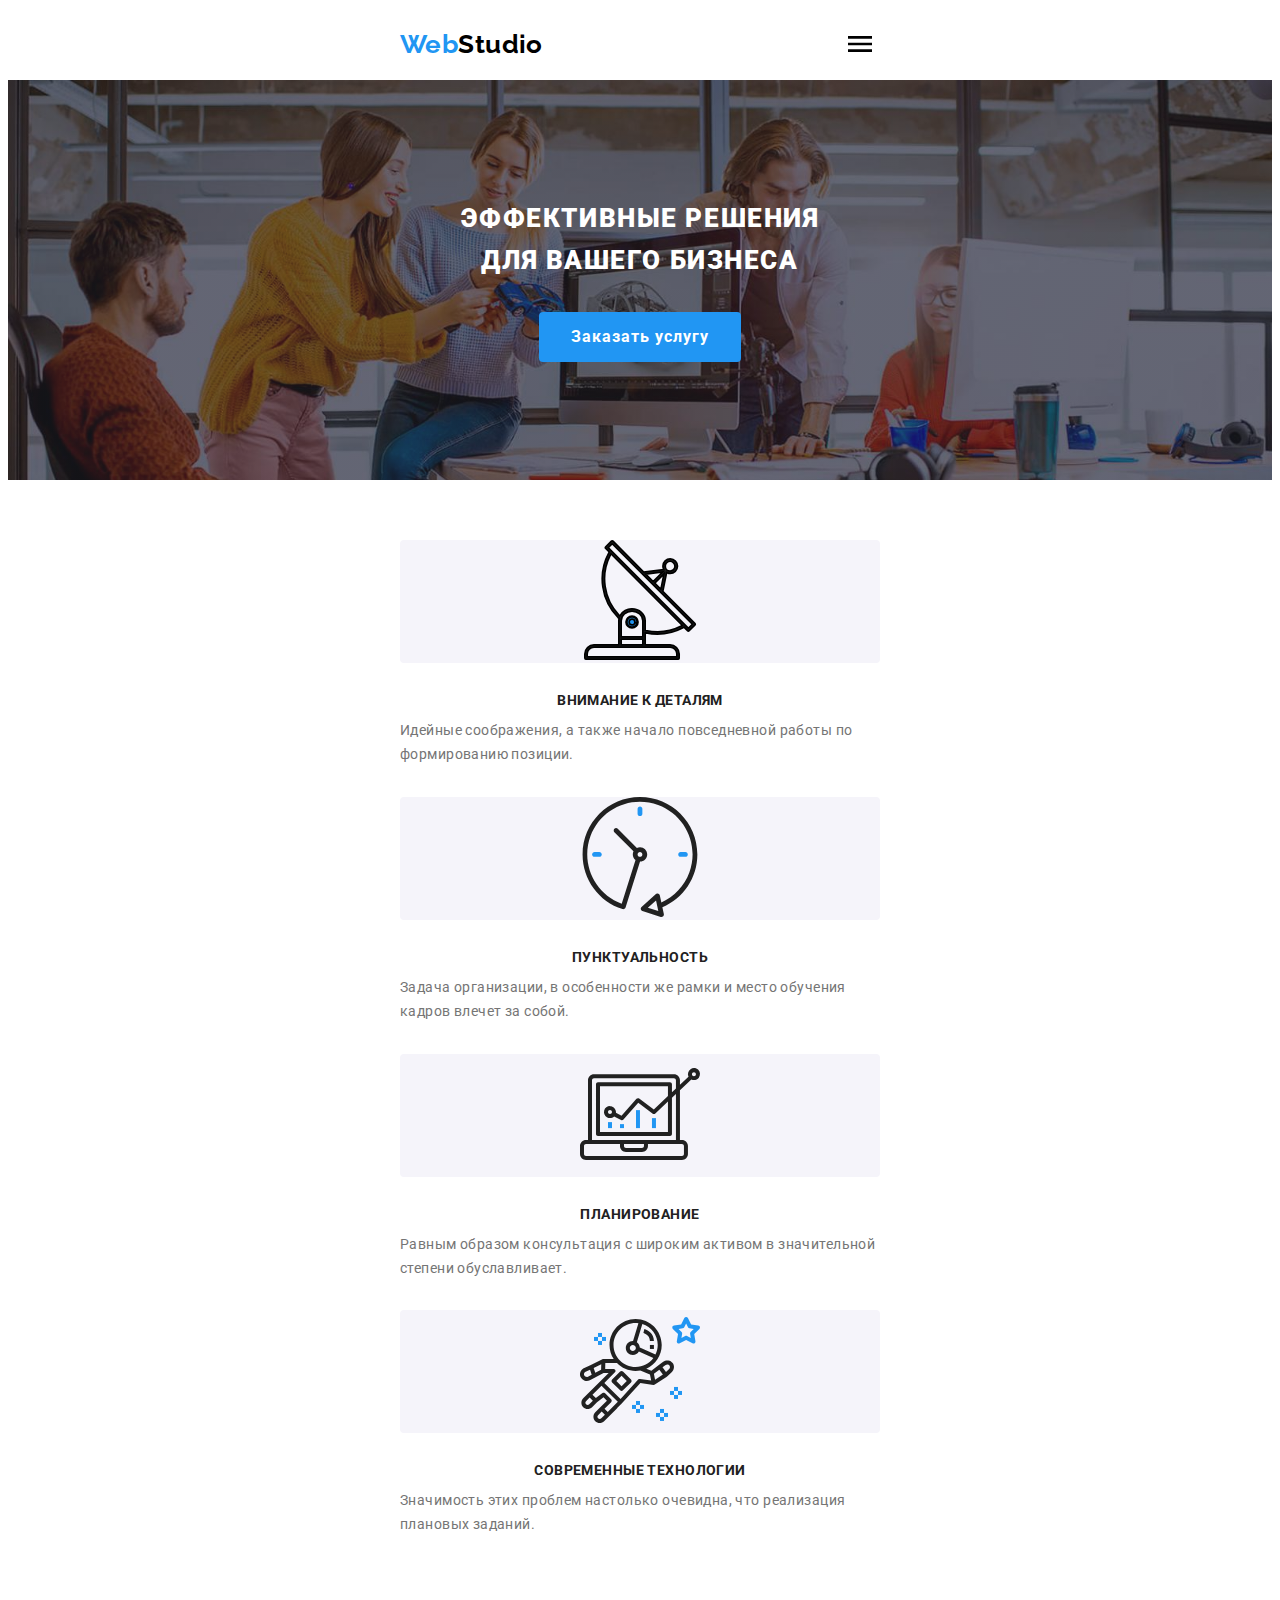
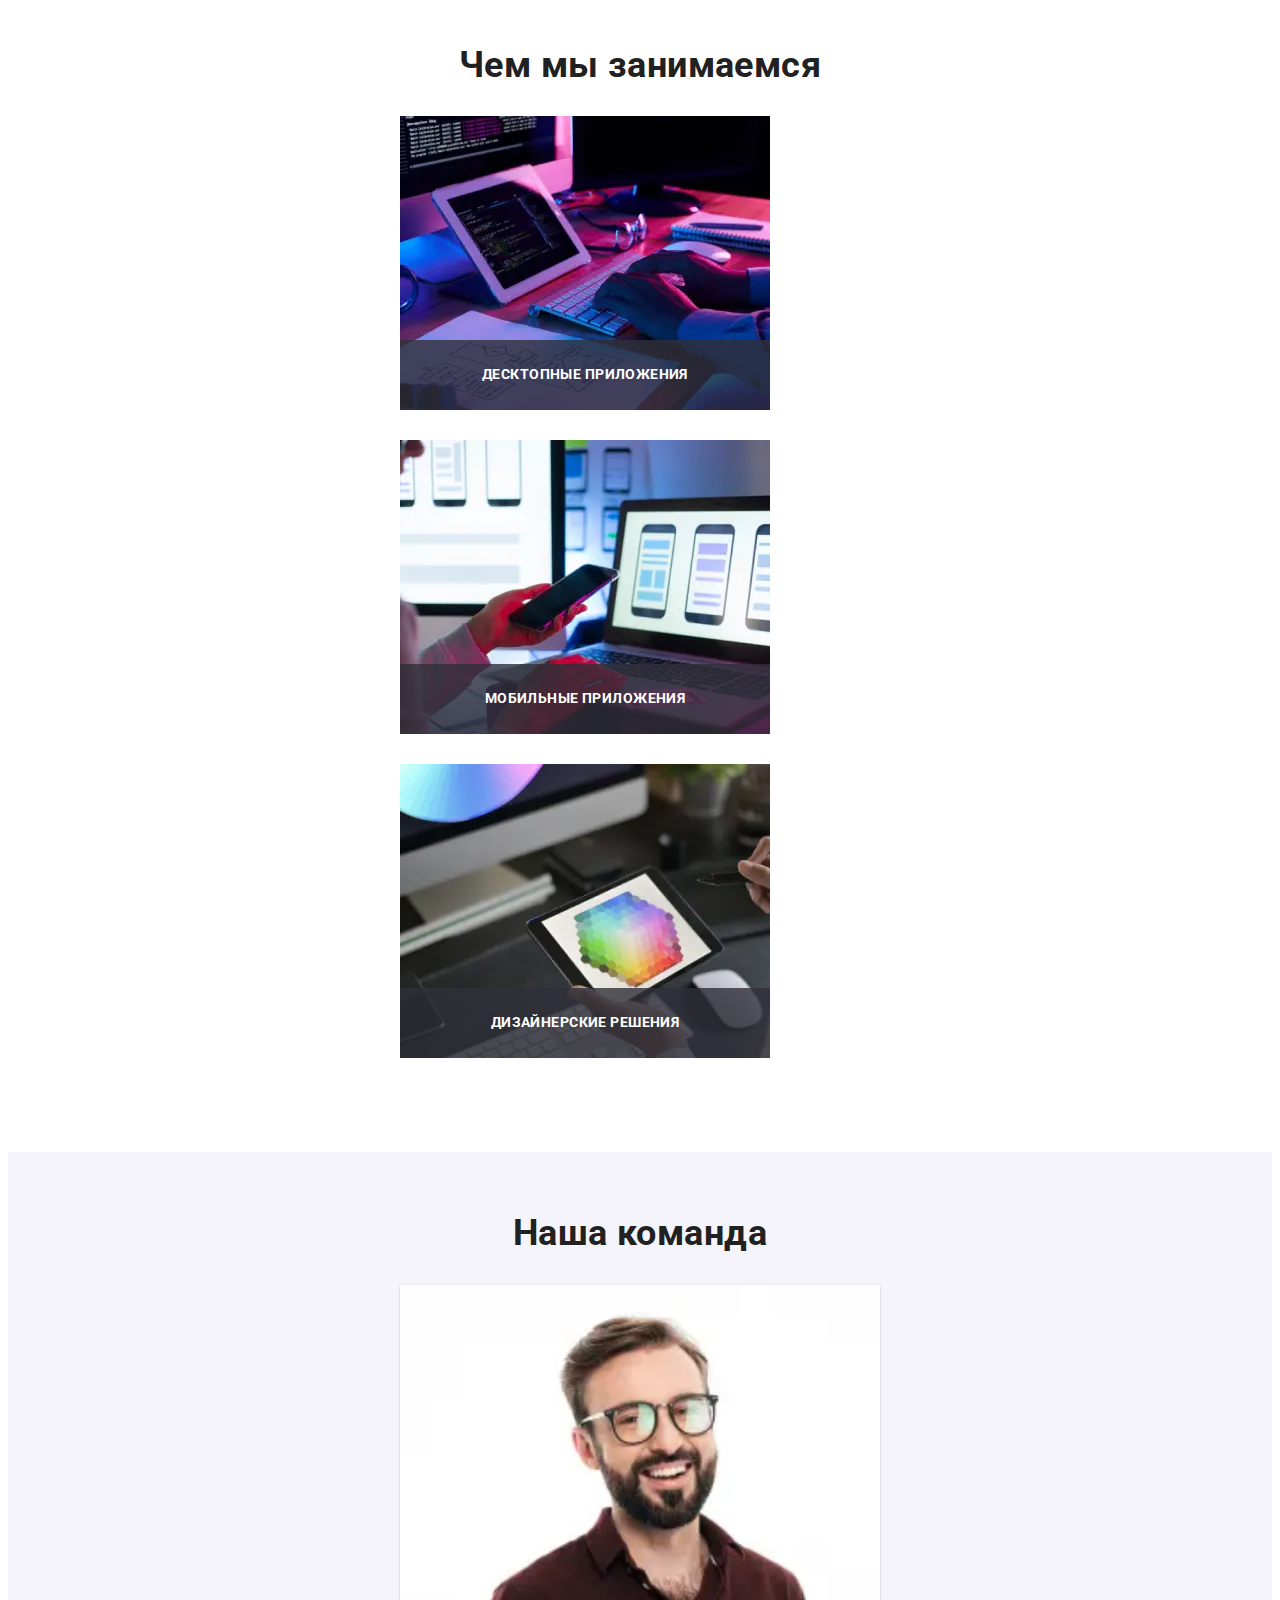
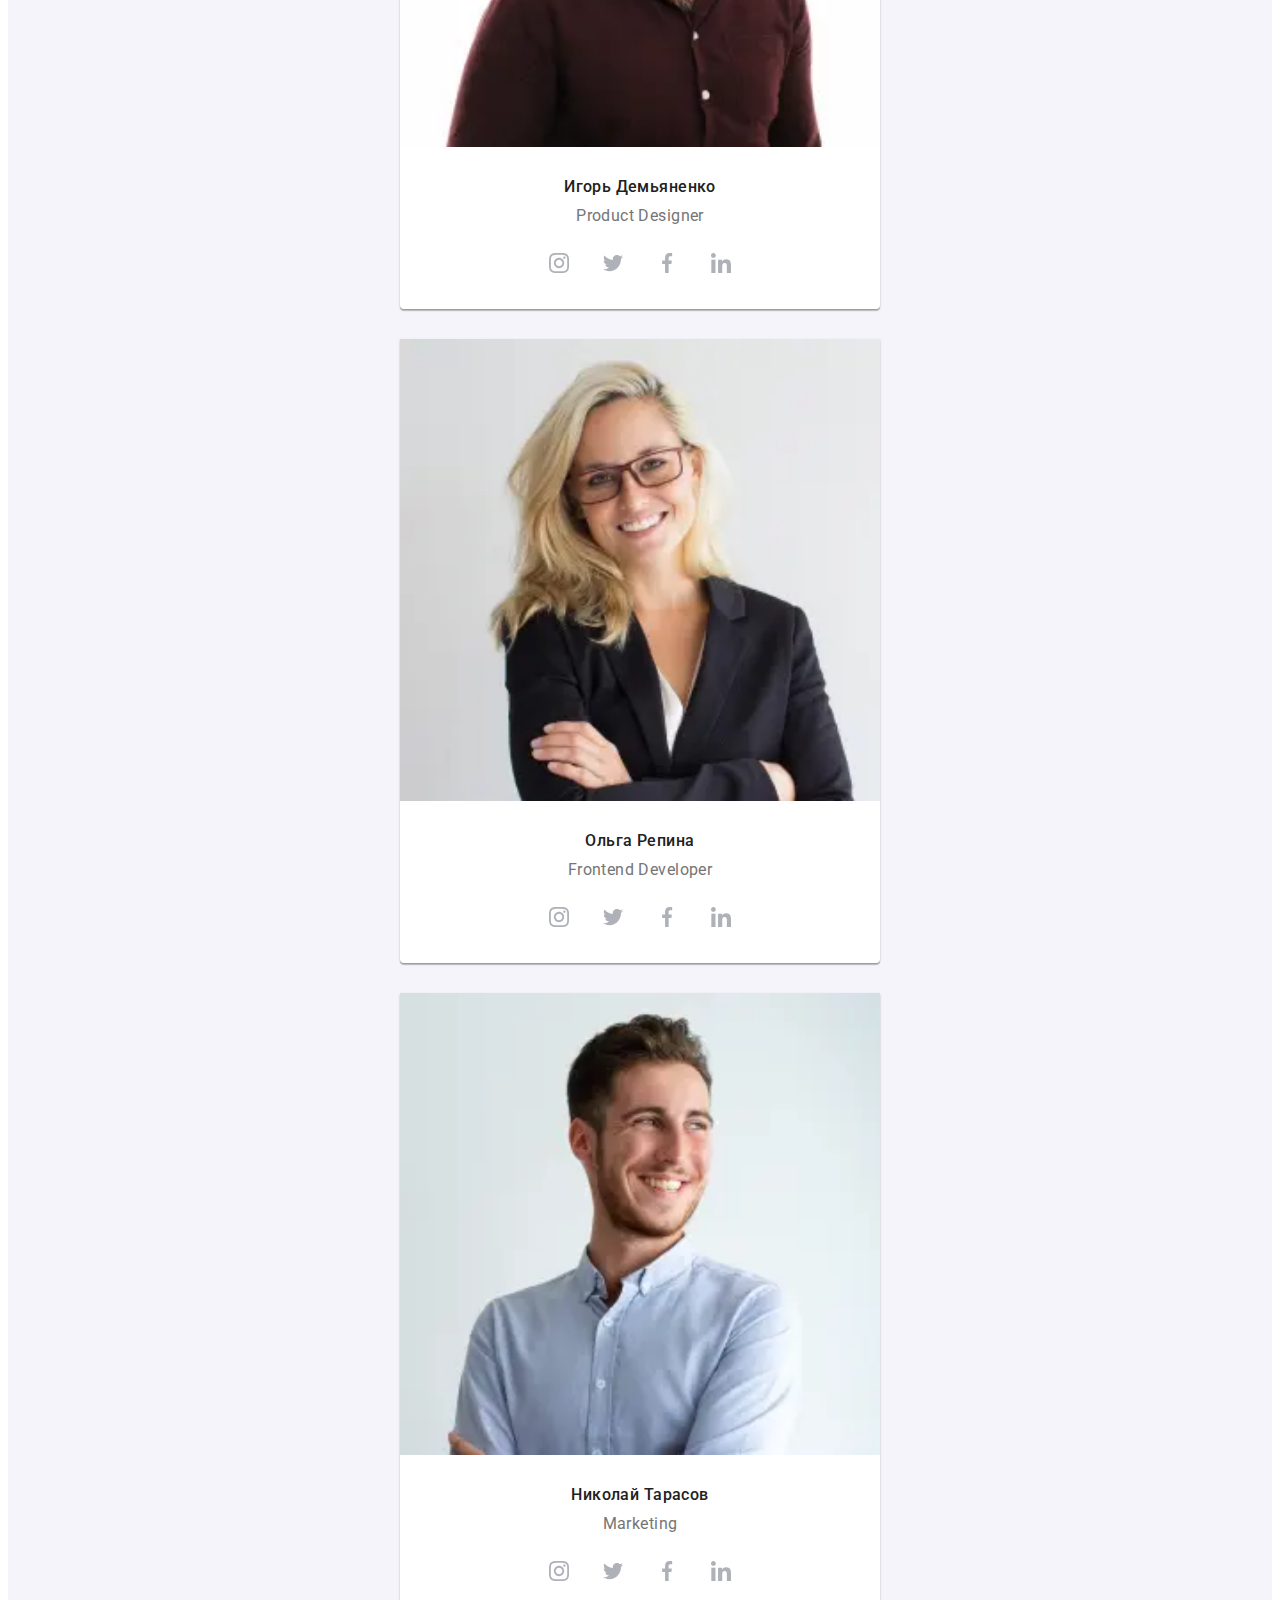
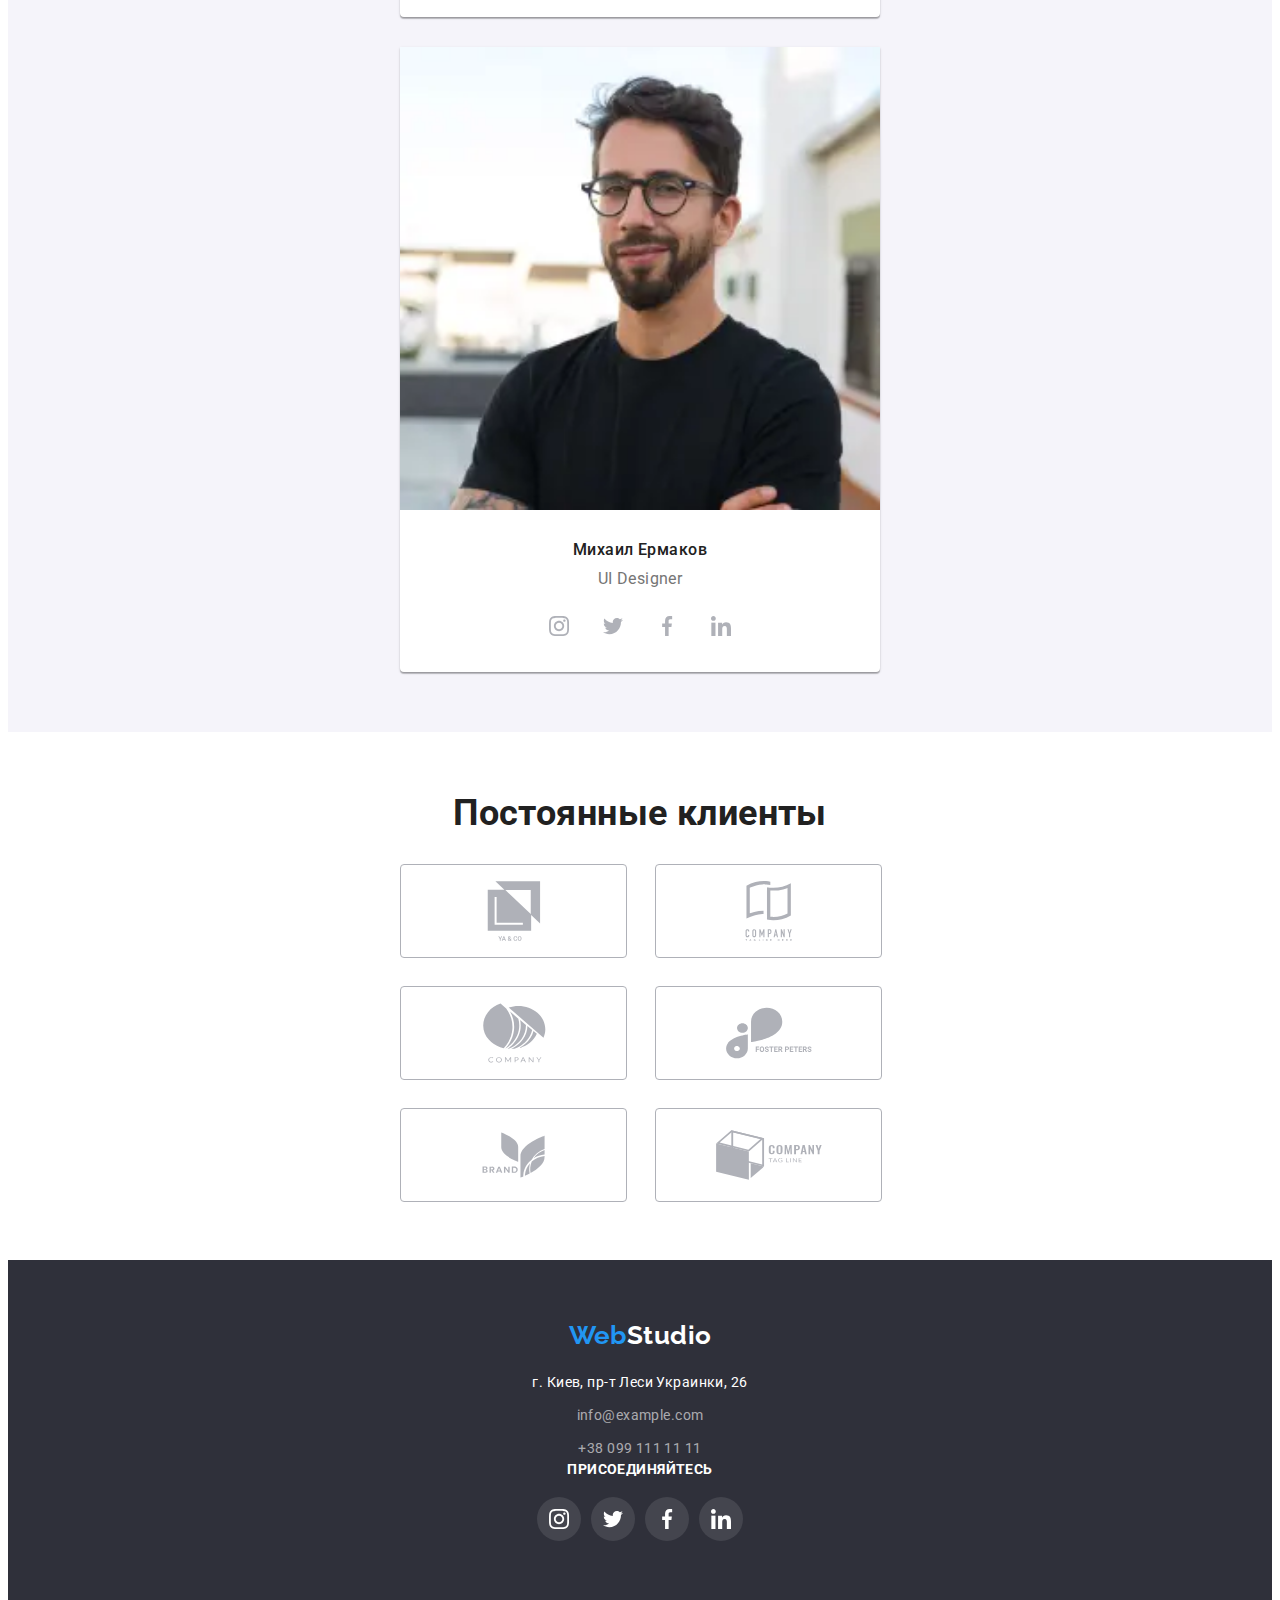
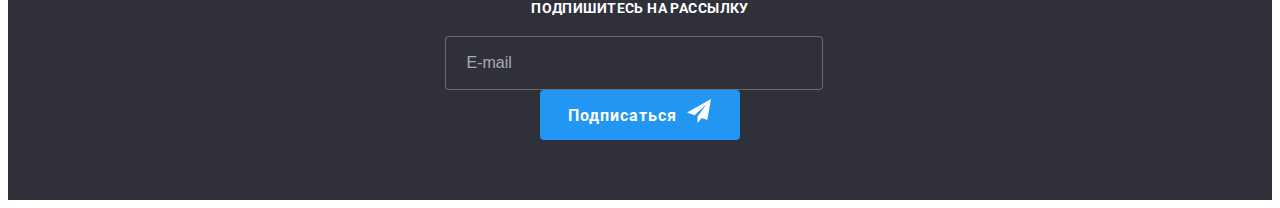
==== commit 363cae03: "добавляет моб-меню" ====
--- a/index.html
+++ b/index.html
@@ -13,7 +13,7 @@
   </head>
   <body>
     <!--Шапка сайта -->
-    <!-- <header class="header">
+    <header class="header">
 
       <div class="container header-container">
       <nav class="menu">
@@ -24,6 +24,11 @@
           <li class="site-nav__item"><a href="" class="site-nav__link link">Контакты</a></li>
         </ul>
       </nav>
+      <button type="button" class="burger-btn" data-menu-open>
+        <svg class="burger-btn__icon">
+          <use href="./images/sprite.svg#burger-icon"></use>
+        </svg>
+      </button>
       <ul class="contact-list list">
         <li class="contact-list__item">
           <a href="mailto:info@devstudio.com" class="contact-list__link link">
@@ -41,7 +46,49 @@
         </li>
       </ul>
     </div>
-    </header> -->
+    <div class="mobile-menu" data-menu>
+      <div class="container mobile-menu__container">
+        <button type="button" class="close-btn mobile-menu__close-btn" data-menu-close>
+          <svg class="close-btn__icon">
+            <use href="./images/sprite.svg#close-icon"></use>
+          </svg>
+        </button>
+        <ul class="nav-list list">
+          <li class="nav-list__item">
+            <a href="" class="nav-list__link link">Студия</a>
+          </li>
+          <li class="nav-list__item">
+            <a href="" class="nav-list__link link">Портфолио</a>
+          </li>
+          <li class="nav-list__item">
+            <a href="" class="nav-list__link link">Контакты</a>
+          </li>
+        </ul>
+        <ul class="mobile-contact-list list">
+          <li class="mobile-contact-list__item">
+            <a href="mailto:info@devstudio.com" class="mobile-contact-list__tel-link link">+38 096 111 11 11</a>
+          </li>
+          <li class="mobile-contact-list__item">
+            <a href="tel:+380961111111" class="mobile-contact-list__email-link link">info@devstudio.com</a>
+          </li>
+        </ul>
+        <ul class="mobile-social-list list">
+          <li class="mobile-socia-list__item">
+            <a href="" class="mobile-social-list__link link">Instagram</a>
+          </li>
+          <li class="mobile-socia-list__item">
+            <a href="" class="mobile-social-list__link link">Twitter</a>
+          </li>
+          <li class="mobile-socia-list__item">
+            <a href="" class="mobile-social-list__link link">Facebook</a>
+          </li>
+          <li class="mobile-socia-list__item">
+            <a href="" class="mobile-social-list__link link">LinkedIn</a>
+          </li>
+        </ul>
+      </div>
+    </div>
+    </header>
     <main>
       <!-- Герой -->
       <section class="hero">
@@ -106,34 +153,46 @@
         <ul class="our-work__list list">
           <li class="our-work__list-item">
             <div class="our-work__img-wrapper">
-            <img
-              src="./images/what-are-we-doing/box1.jpg"
-              width="370"
-              height="294"
+              <picture>
+                <source media="(min-width: 1200px)" srcset="./images/desctop/work/work-img-desctop1.webp 1x, ./images/desctop/work/work-img@2x-desctop1.webp 2x" type="image/webp">
+                <source media="(min-width: 1200px)" srcset="./images/desctop/work/work-img-desctop1.jpg 1x, ./images/desctop/work/work-img@2x-desctop1.jpg 2x">
+                <img
+              src="#"
+              
               alt="работающий програмист в темном офисе"
             />
+              </picture>
+            
             <p class="our-work__img-description">Десктопные приложения</p>
           </div>
           </li>
           <li class="our-work__list-item">
             <div class="our-work__img-wrapper">
-            <img
-              src="./images/what-are-we-doing/box2.jpg"
-              width="370"
-              height="294"
+              <picture>
+                <source media="(min-width: 1200px)" srcset="./images/desctop/work/work-img-desctop2.webp 1x, ./images/desctop/work/work-img@2x-desctop2.webp 2x" type="image/webp">
+                <source media="(min-width: 1200px)" srcset="./images/desctop/work/work-img-desctop2.jpg 1x, ./images/desctop/work/work-img@2x-desctop2.jpg 2x">
+                <img
+              src="#"
+              
               alt="веб-дизайнер работает над интерфейсом для мобильных телефонов"
             />
+              </picture>
+            
             <p class="our-work__img-description">Мобильные приложения</p>
           </div>
           </li>
           <li class="our-work__list-item">
             <div class="our-work__img-wrapper">
-            <img
-              src="./images/what-are-we-doing/box3.jpg"
-              width="370"
-              height="294"
-              alt="Творческий художник работает на графическом планшете "
-            />
+              <picture>
+                <source media="(min-width: 1200px)" srcset="./images/desctop/work/work-img-desctop3.webp 1x, ./images/desctop/work/work-img@2x-desctop3.webp 2x" type="image/webp">
+                <source media="(min-width: 1200px)" srcset="./images/desctop/work/work-img-desctop3.jpg 1x, ./images/desctop/work/work-img@2x-desctop3.jpg 2x">
+                <img
+                  src="#"
+                  
+                  alt="Творческий художник работает на графическом планшете "
+                />
+              </picture>
+            
             <p class="our-work__img-description">Дизайнерские решения</p>
           </div>
           </li>
@@ -154,8 +213,8 @@
                 <source media="(min-width: 768px)" srcset="./images/tablet/team/team-img-tablet1.webp 1x, ./images/tablet/team/team-img@2x-tablet1.webp 2x" type="image/webp">
                 <source media="(min-width: 768px)" srcset="./images/tablet/team/team-img-tablet1.jpg 1x, ./images/tablet/team/team-img@2x-tablet1.jpg 2x">
 
-                <source media="(min-width: 280px)" srcset="./images/mobile/team/team-img-mobile1.webp 1x, ./images/mobile/team/team-img@2x-tablet1.webp 2x" type="image/webp">
-                <source media="(min-width: 280px)" srcset="./images/mobile/team/team-img-mobile1.jpg 1x, ./images/mobile/team/team-img@2x-tablet1.jpg 2x">
+                <source media="(min-width: 280px)" srcset="./images/mobile/team/team-img-mobile1.webp 1x, ./images/mobile/team/team-img@2x-mobile1.webp 2x" type="image/webp">
+                <source media="(min-width: 280px)" srcset="./images/mobile/team/team-img-mobile1.jpg 1x, ./images/mobile/team/team-img@2x-mobile1.jpg 2x">
                 <img
                 width="100%"
                 height="auto"
@@ -554,6 +613,7 @@
         </form>
       </div>
     </div> -->
-    <!-- <script src="./js/modal.js"></script> -->
+    <script src="./js/menu.js"></script>
+    <script src="./js/modal.js"></script>
   </body>
 </html>
--- a/css/main.min.css
+++ b/css/main.min.css
@@ -1,2 +1,2 @@
-:root{--primary-text-colour:#757575;--title-text-colour:#212121;--accent-colour: #2196f3;--primary-black-color: #000000;--primery-white-colour:#FFFFFF;--dark-background-color:#2F303A;--secondary-background-color:#F5F4FA;--primary-decoration-colour: #AFB1B8;--primary-margin: 30px;--transition-timing-function: cubic-bezier(0.4, 0, 0.2, 1)}.visually-hidden{position:absolute;clip:rect(0 0 0 0);width:1px;height:1px;margin:-1px}body{font-family:'Roboto', sans-serif;font-size:14px;letter-spacing:0.03em;color:var(--primary-text-colour);background-color:var(--primery-white-colour)}h1,h2,h3,h4,h5,h6,p{margin-top:0;margin-bottom:0}ul,ol{margin-top:0;margin-bottom:0;padding-left:0}img{display:block}.link{text-decoration:none;color:inherit}.list{list-style:none}.section{padding-top:60px;padding-bottom:60px}.container{margin-left:auto;margin-right:auto;padding-left:15px;padding-right:15px}@media screen and (min-width: 480px){.container{width:480px}}.logo{font-family:'Raleway', sans-serif;font-size:26px;font-weight:700;line-height:1.19}.logo__accent{color:var(--accent-colour)}.logo_bg_light{margin-right:92px;color:var(--primary-black-color)}.logo_bg_dark{color:var(--primery-white-colour)}.subtitle{margin-bottom:10px;font-size:14px;font-weight:700;line-height:1.14;text-transform:uppercase;color:var(--title-text-colour)}.section-title{margin-bottom:30px;font-size:36px;font-weight:700;line-height:1.17;text-align:center;color:var(--title-text-colour)}.social-list{display:flex;justify-content:center}.social-list__item{width:44px;height:44px}.social-list__item_indent:not(:last-child){margin-right:10px}.social-list__icon{width:20px;height:20px}.social-list__link{display:flex;align-items:center;justify-content:center;width:100%;height:100%}.social-list__link_bg_light{fill:var(--primary-decoration-colour);border-radius:50%;background-color:var(--primery-white-colour);transition:fill 250ms var(--transition-timing-function),background-color 250ms var(--transition-timing-function)}.social-list__link_bg_light:hover,.social-list__link_bg_light:focus{fill:var(--primery-white-colour);background-color:var(--accent-colour)}.social-list__link_bg_dark{fill:var(--primery-white-colour);border-radius:50%;background-color:rgba(255,255,255,0.1);transition:background-color 250ms var(--transition-timing-function)}.social-list__link_bg_dark:hover,.social-list__link_bg_dark:focus{background-color:var(--accent-colour)}.button{font-family:inherit;font-size:16px;font-weight:700;line-height:1.87;letter-spacing:0.06em;cursor:pointer;border:none;border-radius:4px;color:var(--primery-white-colour);background-color:var(--accent-colour);transition:background-color 250ms var(--transition-timing-function),box-shadow 250ms var(--transition-timing-function)}.button:hover,.button:focus{background-color:#188CE8;box-shadow:0px 4px 4px rgba(0,0,0,0.15)}.backdrop{position:fixed;top:0;left:0;width:100vw;height:100vh;background-color:rgba(0,0,0,0.2);visibility:visible;opacity:1;pointer-events:auto;transition:visibility 250ms var(--transition-timing-function),opacity 250ms var(--transition-timing-function)}.is-hidden{visibility:hidden;opacity:0;pointer-events:none}.modal{padding:40px;position:absolute;top:50%;left:50%;width:528px;height:581px;transform:translate(-50%, -50%);background-color:var(--primery-white-colour)}.close-btn{position:absolute;top:8px;right:8px;width:30px;height:30px;padding:0;border-radius:50px;border:1px solid rgba(0,0,0,0.1);background-color:transparent;cursor:pointer;transition:fill 250ms var(--transition-timing-function)}.close-btn:focus,.close-btn:hover{fill:var(--accent-colour)}.modal-form-head{margin-bottom:12px;font-size:20px;font-weight:700;line-height:1.15;text-align:center;color:var(--title-text-colour)}.modal-form{display:flex;flex-direction:column}.modal-form-field{margin-bottom:10px;font-size:12px;font-weight:400;line-height:1.17;letter-spacing:0.01em;color:var(--primary-text-colour)}.modal-form-input{width:100%;height:40px;margin-top:4px;padding-left:42px;cursor:pointer;border:1px solid rgba(33,33,33,0.2);border-radius:4px;transition:border-color 250ms var(--transition-timing-function)}.modal-form-input:focus{outline:none;border-color:var(--accent-colour)}.modal-form-input-wrapper{position:relative}.modal-form-input-icon{position:absolute;top:50%;left:12px;transform:translateY(-50%);width:12px;height:12px;transition:fill 250ms var(--transition-timing-function)}.modal-form-input:focus+.modal-form-input-icon{fill:var(--accent-colour)}.modal-form-massage-label{margin-bottom:20px;font-size:12px;font-weight:400;line-height:1.17;letter-spacing:0.01em;color:var(--primary-text-colour)}.modal-form-message{margin-top:10px;width:100%;height:120px;padding:16px;border:1px solid rgba(33,33,33,0.2);border-radius:4px;resize:none;transition:border-color 250ms var(--transition-timing-function)}.modal-form-message:focus{outline:none;border-color:var(--accent-colour)}.modal-form-message::placeholder{font-size:12px;font-weight:400;line-height:1.17;letter-spacing:0.01em;color:rgba(117,117,117,0.5)}.modal-form-chekbox-label{margin-bottom:30px;display:flex;align-items:center;font-size:14px;font-weight:400;line-height:1.71;color:var(--primary-text-colour)}.modal-form-chekbox-label::before{margin-right:7px;display:block;content:"";width:16px;height:15px;cursor:pointer;border:1px solid var(--title-text-colour);border-radius:2px}.modal-form-chekbox-input:checked+.modal-form-chekbox-label::before{background-color:var(--accent-colour);background-image:url(../images/icon-check.svg);background-size:contain;background-repeat:no-repeat;background-origin:border-box;border-color:var(--accent-colour)}.modal-form-chekbox-input:focus+.modal-form-chekbox-label::before{outline:1px solid var(--accent-colour)}.checkbox-label-link{color:var(--accent-colour)}.modal-form-btn{width:200px;height:50px;margin:0 auto;padding:10px 55px}.header-container{display:flex;align-items:center;padding-top:24px;padding-bottom:24px;border-bottom:1px solid #ECECEC}.menu{display:flex;align-items:center}.site-nav{display:flex;align-items:center}.site-nav :not(:last-child){margin-right:50px}.site-nav__link{font-weight:500;line-height:1.14;letter-spacing:0.02em;color:var(--title-text-colour);transition:color 250ms var(--transition-timing-function)}.site-nav__link:hover,.site-nav__link:focus{color:var(--accent-colour)}.site-nav__link_current{color:var(--accent-colour);position:relative}.site-nav__link_current::after{position:absolute;bottom:-32px;content:"";display:block;width:100%;height:4px;background-color:var(--accent-colour);border-radius:2px}.contact-list{margin-left:auto;display:flex;align-items:center}.contact-list :not(:last-child){margin-right:50px}.contact-list__link{display:flex;align-items:center;font-weight:500;line-height:1.14;letter-spacing:0.02em;transition:color 250ms var(--transition-timing-function)}.contact-list__link:hover,.contact-list__link:focus{color:var(--accent-colour)}.contact-list__icon{margin-right:10px;fill:currentColor}.hero{background:var(--dark-background-color);background-image:linear-gradient(rgba(47,48,58,0.4), rgba(47,48,58,0.4)),url(../images/hero/hero-bg.jpg);background-size:cover;text-align:center}.hero-container{max-width:1600px;margin:0 auto;padding-top:200px;padding-bottom:200px}.hero__title{margin-bottom:var(--primary-margin);font-size:44px;font-weight:900;line-height:1.36;letter-spacing:0.06em;text-transform:uppercase;color:var(--primery-white-colour)}.hero__button{padding:10px 32px}.feautures__icon-container{margin-bottom:30px;background-color:var(--secondary-background-color);border-radius:4px}.feautures__list-item:not(:last-child){margin-bottom:30px}.feautures__icon{margin:0 auto;width:100%;height:120px}.feauture__desc{line-height:1.71}.subtitle_center{text-align:center}.our-work{padding-top:47px;padding-bottom:94px}@media screen and (max-width: 1190px){.our-work{display:none}}.our-work__list{display:flex;flex-wrap:wrap;margin-top:calc( -1 *  var(--primary-margin));margin-left:calc( -1 *  var(--primary-margin))}.our-work__list-item{flex-basis:calc((100% - 90px) / 3);margin-top:var(--primary-margin);margin-left:var(--primary-margin)}.our-work__img-wrapper{position:relative}.our-work__img-description{position:absolute;bottom:0;width:100%;display:flex;align-items:center;justify-content:center;height:70px;font-weight:700;line-height:1.14;text-transform:uppercase;color:var(--primery-white-colour);background-color:rgba(47,48,58,0.8)}.our-team__list-item{background-color:var(--primery-white-colour);box-shadow:0px 1px 3px rgba(0,0,0,0.12),0px 1px 1px rgba(0,0,0,0.14),0px 2px 1px rgba(0,0,0,0.2);border-radius:0px 0px 4px 4px}.our-team__list-item:not(:last-child){margin-bottom:30px}.our-team__card-content{padding-top:30px;padding-bottom:24px}.our-team__subtitle{margin-bottom:10px;font-size:16px;font-weight:500;line-height:1.19;text-align:center;color:var(--title-text-colour)}.our-team{background:var(--secondary-background-color)}.our-team__desc{margin-bottom:16px;font-size:16px;font-weight:400;line-height:1.19;text-align:center}.our-clients__list{display:flex;align-items:center;flex-wrap:wrap;margin-top:calc(-1 * var(--primary-margin));margin-left:calc(-1 * var(--primary-margin))}.our-clients__list-item{flex-basis:calc((100% - 60px) / 2);margin-top:var(--primary-margin);margin-left:var(--primary-margin);height:92px}.our-clients__list-link{display:flex;align-items:center;justify-content:center;width:100%;height:100%;fill:var(--primary-decoration-colour);border:1px solid var(--primary-decoration-colour);border-radius:4px;transition:fill 250ms var(--transition-timing-function),border 250ms var(--transition-timing-function)}.our-clients__list-link:hover,.our-clients__list-link:focus{fill:var(--accent-colour);border:1px solid var(--accent-colour)}.our-clients__icon{width:106px;height:60px}.flex-container{text-align:center}.footer{padding-top:60px;padding-bottom:60px;background:var(--dark-background-color)}.footer__map-link{font-style:normal;line-height:1.71;color:var(--primery-white-colour);transition:color 250ms var(--transition-timing-function)}.footer__map-link:hover,.footer__map-link:focus{color:var(--accent-colour)}.footer__address-link{font-style:normal;line-height:1.71;color:rgba(255,255,255,0.6)}.footer__address-link:hover,.footer__address-link:focus{color:var(--accent-colour)}.footer__address{margin-top:20px}.footer__address :not(:last-child){margin-bottom:9px}@media screen and (max-width: 1190px){.footer__address{margin-bottom:60px}}.footer__sidebar{margin-bottom:60px}.footer__label{margin-bottom:20px;font-weight:700;text-transform:uppercase;color:var(--primery-white-colour)}.footer__form-desc{display:block;margin-bottom:20px;font-weight:700;line-height:1.14;text-transform:uppercase;color:var(--primery-white-colour)}.footer__email-form-label{margin-right:12px}.footer__email-form-input{width:358px;height:50px;padding-left:16px;background-color:transparent;color:var(--primery-white-colour);border:1px solid rgba(255,255,255,0.3);border-radius:4px;outline:none}.footer__email-form-input:focus{border-color:var(--accent-colour)}.footer__email-form-input::placeholder{font-size:16px;font-weight:400;line-height:1.25;color:rgba(255,255,255,0.6)}@media screen and (max-width: 1190px){.footer__email-form-input{margin-bottom:10px}}.footer__form-btn{display:flex;align-items:center;margin:0 auto;width:200px;height:50px;padding:10px 28px}.footer__form-btn-desc{margin-right:10px}.btn-list{display:flex;justify-content:center;margin-bottom:50px}.btn-list :not(:last-child){margin-right:8px}.btn-list__btn{padding:6px 22px;border:none;border-radius:4px;font-family:'Roboto', sans-serif;background-color:var(--secondary-background-color);cursor:pointer;font-size:16px;font-weight:500;line-height:1.62;text-align:center;letter-spacing:0.03em;color:var(--title-text-colour);transition:background-color 250ms var(--transition-timing-function),color 250ms var(--transition-timing-function),box-shadow 250ms var(--transition-timing-function)}.btn-list__btn:hover,.btn-list__btn:focus{background-color:var(--accent-colour);color:var(--primery-white-colour);box-shadow:0px 3px 1px rgba(0,0,0,0.1),0px 1px 2px rgba(0,0,0,0.08),0px 2px 2px rgba(0,0,0,0.12)}.current-btn{background:var(--accent-colour);color:var(--primery-white-colour)}.card-list{display:flex;flex-wrap:wrap;margin-top:calc( -1 *  var(--primary-margin));margin-left:calc( -1 *  var(--primary-margin))}.card-list__item{flex-basis:calc((100% - 90px) / 3);margin-top:var(--primary-margin);margin-left:var(--primary-margin)}.card-list__link{display:block;transition:box-shadow 250ms var(--transition-timing-function)}.card-list__link:hover{box-shadow:0px 1px 1px rgba(0,0,0,0.12),0px 4px 4px rgba(0,0,0,0.06),1px 4px 6px rgba(0,0,0,0.16)}.card-list__thumb{position:relative;overflow:hidden}.card-list__img-desc{position:absolute;top:0;left:0;width:100%;height:100%;padding:63px 24px;font-size:18px;font-weight:400;line-height:1.56;letter-spacing:0.03em;color:var(--primery-white-colour);background-color:rgba(33,150,243,0.9);overflow:auto;transform:translateY(100%);transition:transform 250ms var(--transition-timing-function)}.card-list__link:hover .card-list__img-desc,.card-list__link:focus .card-list__img-desc{transform:translateY(0)}.card-list__content{padding:20px 24px;border:1px solid #EEEEEE;border-top:0}.card-list__title{margin-bottom:4px;font-size:18px;font-weight:700;line-height:2;letter-spacing:0.06em;color:var(--title-text-colour)}.card-list__desc{font-size:16px;font-weight:400;line-height:1.87}
+:root{--primary-text-colour:#757575;--title-text-colour:#212121;--accent-colour: #2196f3;--primary-black-color: #000000;--primery-white-colour:#FFFFFF;--dark-background-color:#2F303A;--secondary-background-color:#F5F4FA;--primary-decoration-colour: #AFB1B8;--primary-margin: 30px;--transition-timing-function: cubic-bezier(0.4, 0, 0.2, 1)}.visually-hidden{position:absolute;clip:rect(0 0 0 0);width:1px;height:1px;margin:-1px}body{font-family:'Roboto', sans-serif;font-size:14px;letter-spacing:0.03em;color:var(--primary-text-colour);background-color:var(--primery-white-colour)}h1,h2,h3,h4,h5,h6,p{margin-top:0;margin-bottom:0}ul,ol{margin-top:0;margin-bottom:0;padding-left:0}img{display:block}.link{text-decoration:none;color:inherit}.list{list-style:none}.section{padding-top:60px;padding-bottom:60px}.container{margin-left:auto;margin-right:auto;padding-left:15px;padding-right:15px}@media screen and (min-width: 480px){.container{width:480px}}.logo{font-family:'Raleway', sans-serif;font-size:26px;font-weight:700;line-height:1.19}.logo__accent{color:var(--accent-colour)}.logo_bg_light{margin-right:92px;color:var(--primary-black-color)}.logo_bg_dark{color:var(--primery-white-colour)}.subtitle{margin-bottom:10px;font-size:14px;font-weight:700;line-height:1.14;text-transform:uppercase;color:var(--title-text-colour)}.section-title{margin-bottom:30px;font-size:36px;font-weight:700;line-height:1.17;text-align:center;color:var(--title-text-colour)}.social-list{display:flex;justify-content:center}.social-list__item{width:44px;height:44px}.social-list__item_indent:not(:last-child){margin-right:10px}.social-list__icon{width:20px;height:20px}.social-list__link{display:flex;align-items:center;justify-content:center;width:100%;height:100%}.social-list__link_bg_light{fill:var(--primary-decoration-colour);border-radius:50%;background-color:var(--primery-white-colour);transition:fill 250ms var(--transition-timing-function),background-color 250ms var(--transition-timing-function)}.social-list__link_bg_light:hover,.social-list__link_bg_light:focus{fill:var(--primery-white-colour);background-color:var(--accent-colour)}.social-list__link_bg_dark{fill:var(--primery-white-colour);border-radius:50%;background-color:rgba(255,255,255,0.1);transition:background-color 250ms var(--transition-timing-function)}.social-list__link_bg_dark:hover,.social-list__link_bg_dark:focus{background-color:var(--accent-colour)}.button{font-family:inherit;font-size:16px;font-weight:700;line-height:1.87;letter-spacing:0.06em;cursor:pointer;border:none;border-radius:4px;color:var(--primery-white-colour);background-color:var(--accent-colour);transition:background-color 250ms var(--transition-timing-function),box-shadow 250ms var(--transition-timing-function)}.button:hover,.button:focus{background-color:#188CE8;box-shadow:0px 4px 4px rgba(0,0,0,0.15)}.backdrop{position:fixed;top:0;left:0;width:100vw;height:100vh;background-color:rgba(0,0,0,0.2);visibility:visible;opacity:1;pointer-events:auto;transition:visibility 250ms var(--transition-timing-function),opacity 250ms var(--transition-timing-function)}.is-hidden{visibility:hidden;opacity:0;pointer-events:none}.modal{padding:40px;position:absolute;top:50%;left:50%;width:528px;height:581px;transform:translate(-50%, -50%);background-color:var(--primery-white-colour)}.close-btn{position:absolute;top:8px;right:8px;width:30px;height:30px;padding:0;border-radius:50px;border:1px solid rgba(0,0,0,0.1);background-color:transparent;cursor:pointer;transition:fill 250ms var(--transition-timing-function)}.close-btn:focus,.close-btn:hover{fill:var(--accent-colour)}.modal-form-head{margin-bottom:12px;font-size:20px;font-weight:700;line-height:1.15;text-align:center;color:var(--title-text-colour)}.modal-form{display:flex;flex-direction:column}.modal-form-field{margin-bottom:10px;font-size:12px;font-weight:400;line-height:1.17;letter-spacing:0.01em;color:var(--primary-text-colour)}.modal-form-input{width:100%;height:40px;margin-top:4px;padding-left:42px;cursor:pointer;border:1px solid rgba(33,33,33,0.2);border-radius:4px;transition:border-color 250ms var(--transition-timing-function)}.modal-form-input:focus{outline:none;border-color:var(--accent-colour)}.modal-form-input-wrapper{position:relative}.modal-form-input-icon{position:absolute;top:50%;left:12px;transform:translateY(-50%);width:12px;height:12px;transition:fill 250ms var(--transition-timing-function)}.modal-form-input:focus+.modal-form-input-icon{fill:var(--accent-colour)}.modal-form-massage-label{margin-bottom:20px;font-size:12px;font-weight:400;line-height:1.17;letter-spacing:0.01em;color:var(--primary-text-colour)}.modal-form-message{margin-top:10px;width:100%;height:120px;padding:16px;border:1px solid rgba(33,33,33,0.2);border-radius:4px;resize:none;transition:border-color 250ms var(--transition-timing-function)}.modal-form-message:focus{outline:none;border-color:var(--accent-colour)}.modal-form-message::placeholder{font-size:12px;font-weight:400;line-height:1.17;letter-spacing:0.01em;color:rgba(117,117,117,0.5)}.modal-form-chekbox-label{margin-bottom:30px;display:flex;align-items:center;font-size:14px;font-weight:400;line-height:1.71;color:var(--primary-text-colour)}.modal-form-chekbox-label::before{margin-right:7px;display:block;content:"";width:16px;height:15px;cursor:pointer;border:1px solid var(--title-text-colour);border-radius:2px}.modal-form-chekbox-input:checked+.modal-form-chekbox-label::before{background-color:var(--accent-colour);background-image:url(../images/icon-check.svg);background-size:contain;background-repeat:no-repeat;background-origin:border-box;border-color:var(--accent-colour)}.modal-form-chekbox-input:focus+.modal-form-chekbox-label::before{outline:1px solid var(--accent-colour)}.checkbox-label-link{color:var(--accent-colour)}.modal-form-btn{width:200px;height:50px;margin:0 auto;padding:10px 55px}.site-nav{display:none}.contact-list{display:none}.burger-btn{padding:0;background-color:transparent;border:none;line-height:0}.burger-btn__icon{width:40px;height:40px}.header-container{display:flex;align-items:center;justify-content:space-between;padding-top:16px;padding-bottom:16px}.mobile-menu{position:fixed;z-index:100;top:0;left:0;width:100vw;height:100vh;opacity:0;visibility:hidden;pointer-events:auto;transition:visibility 250ms var(--transition-timing-function),opacity 250ms var(--transition-timing-function);background-color:var(--primery-white-colour)}.mobile-menu.is-open{opacity:1;visibility:visible;pointer-events:none}.close-btn{width:40px;height:40px;padding:0;background-color:transparent;border:none;line-height:0}.close-btn__icon{width:40px;height:40px}.mobile-menu__close-btn{position:absolute;top:10px;right:15px}.mobile-menu__container{position:relative;padding-top:48px;padding-bottom:48px;padding-left:25px}.nav-list{margin-bottom:302px}.nav-list :not(:last-child){margin-bottom:32px}.nav-list__link{font-size:40px;font-weight:500;line-height:1.18;letter-spacing:0.02em;color:var(--title-text-colour);transition:color 250ms var(--transition-timing-function)}.nav-list__link:hover{color:var(--accent-colour)}.mobile-contact-list{margin-bottom:64px}.mobile-contact-list :not(:last-child){margin-bottom:32px}.mobile-contact-list__tel-link{font-size:34px;font-weight:500;line-height:1.18;letter-spacing:0.02em;color:var(--primary-text-colour);transition:color 250ms var(--transition-timing-function)}.mobile-contact-list__tel-link:hover{color:var(--accent-colour)}.mobile-contact-list__email-link{margin-bottom:32px;font-size:24px;font-weight:500;line-height:1.17;letter-spacing:0.02em;color:var(--primary-text-colour);transition:color 250ms var(--transition-timing-function)}.mobile-contact-list__email-link:hover{color:var(--accent-colour)}.mobile-social-list{display:flex}.mobile-socia-list__item{position:relative}.mobile-socia-list__item:not(:last-child){margin-right:20px}.mobile-socia-list__item:not(:last-child)::after{content:"";position:absolute;top:10px;right:-21px;width:22px;height:0px;border-bottom:1px solid rgba(33,33,33,0.2);transform:rotate(90deg)}.mobile-social-list__link{font-size:18px;font-weight:500;line-height:1.22;letter-spacing:0.02em;color:var(--accent-colour)}.hero{height:400px;background:var(--dark-background-color);background-image:linear-gradient(rgba(47,48,58,0.4), rgba(47,48,58,0.4)),url("../../images/mobile/hero/mobile/hero-img-mobile.jpg");background-size:cover;text-align:center}@media (min-device-pixel-ratio: 2) and (min-width: 280px), (min-resolution: 192dpi) and (min-width: 280px), (min-resolution: 2dppx) and (min-width: 280px){.hero{background-image:linear-gradient(rgba(47,48,58,0.4), rgba(47,48,58,0.4)),url("../../images/mobile/hero/mobile/hero-img@2x-mobile.jpg")}}@media screen and (min-width: 768px){.hero{background-image:linear-gradient(rgba(47,48,58,0.4), rgba(47,48,58,0.4)),url("../../images/tablet/hero/hero-img-tablet.jpg")}}@media (min-device-pixel-ratio: 2) and (min-width: 768px), (min-resolution: 192dpi) and (min-width: 768px), (min-resolution: 2dppx) and (min-width: 768px){.hero{background-image:linear-gradient(rgba(47,48,58,0.4), rgba(47,48,58,0.4)),url("../../images/tablet/hero/hero-img@2x-tablet.jpg")}}@media screen and (min-width: 1200px){.hero{background-image:linear-gradient(rgba(47,48,58,0.4), rgba(47,48,58,0.4)),url("../../images/desctop/hero/hero-img-desctop.jpg")}}@media (min-device-pixel-ratio: 2) and (min-width: 1200px), (min-resolution: 192dpi) and (min-width: 1200px), (min-resolution: 2dppx) and (min-width: 1200px){.hero{background-image:linear-gradient(rgba(47,48,58,0.4), rgba(47,48,58,0.4)),url("../../images/desctop/hero/hero-img@2x-desctop.jpg")}}.hero-container{margin:0 auto;padding-top:118px;padding-bottom:118px}.hero__title{margin-bottom:var(--primary-margin);font-size:26px;font-weight:900;line-height:1.61;letter-spacing:0.06em;text-transform:uppercase;color:var(--primery-white-colour)}.hero__button{padding:10px 32px}.feautures__icon-container{margin-bottom:30px;background-color:var(--secondary-background-color);border-radius:4px}.feautures__list-item:not(:last-child){margin-bottom:30px}.feautures__icon{margin:0 auto;width:100%;height:120px}.feauture__desc{line-height:1.71}.subtitle_center{text-align:center}.our-work{padding-top:47px;padding-bottom:94px}@media screen and (max-width: 1190px){.our-work{display:none}}.our-work__list{display:flex;flex-wrap:wrap;margin-top:calc( -1 *  var(--primary-margin));margin-left:calc( -1 *  var(--primary-margin))}.our-work__list-item{flex-basis:calc((100% - 90px) / 3);margin-top:var(--primary-margin);margin-left:var(--primary-margin)}.our-work__img-wrapper{position:relative}.our-work__img-description{position:absolute;bottom:0;width:100%;display:flex;align-items:center;justify-content:center;height:70px;font-weight:700;line-height:1.14;text-transform:uppercase;color:var(--primery-white-colour);background-color:rgba(47,48,58,0.8)}.our-team__list-item{background-color:var(--primery-white-colour);box-shadow:0px 1px 3px rgba(0,0,0,0.12),0px 1px 1px rgba(0,0,0,0.14),0px 2px 1px rgba(0,0,0,0.2);border-radius:0px 0px 4px 4px}.our-team__list-item:not(:last-child){margin-bottom:30px}.our-team__card-content{padding-top:30px;padding-bottom:24px}.our-team__subtitle{margin-bottom:10px;font-size:16px;font-weight:500;line-height:1.19;text-align:center;color:var(--title-text-colour)}.our-team{background:var(--secondary-background-color)}.our-team__desc{margin-bottom:16px;font-size:16px;font-weight:400;line-height:1.19;text-align:center}.our-clients__list{display:flex;align-items:center;flex-wrap:wrap;margin-top:calc(-1 * var(--primary-margin));margin-left:calc(-1 * var(--primary-margin))}.our-clients__list-item{flex-basis:calc((100% - 60px) / 2);margin-top:var(--primary-margin);margin-left:var(--primary-margin);height:92px}.our-clients__list-link{display:flex;align-items:center;justify-content:center;width:100%;height:100%;fill:var(--primary-decoration-colour);border:1px solid var(--primary-decoration-colour);border-radius:4px;transition:fill 250ms var(--transition-timing-function),border 250ms var(--transition-timing-function)}.our-clients__list-link:hover,.our-clients__list-link:focus{fill:var(--accent-colour);border:1px solid var(--accent-colour)}.our-clients__icon{width:106px;height:60px}.flex-container{text-align:center}.footer{padding-top:60px;padding-bottom:60px;background:var(--dark-background-color)}.footer__map-link{font-style:normal;line-height:1.71;color:var(--primery-white-colour);transition:color 250ms var(--transition-timing-function)}.footer__map-link:hover,.footer__map-link:focus{color:var(--accent-colour)}.footer__address-link{font-style:normal;line-height:1.71;color:rgba(255,255,255,0.6)}.footer__address-link:hover,.footer__address-link:focus{color:var(--accent-colour)}.footer__address{margin-top:20px}.footer__address :not(:last-child){margin-bottom:9px}@media screen and (max-width: 1190px){.footer__address{margin-bottom:60px}}.footer__sidebar{margin-bottom:60px}.footer__label{margin-bottom:20px;font-weight:700;text-transform:uppercase;color:var(--primery-white-colour)}.footer__form-desc{display:block;margin-bottom:20px;font-weight:700;line-height:1.14;text-transform:uppercase;color:var(--primery-white-colour)}.footer__email-form-label{margin-right:12px}.footer__email-form-input{width:358px;height:50px;padding-left:16px;background-color:transparent;color:var(--primery-white-colour);border:1px solid rgba(255,255,255,0.3);border-radius:4px;outline:none}.footer__email-form-input:focus{border-color:var(--accent-colour)}.footer__email-form-input::placeholder{font-size:16px;font-weight:400;line-height:1.25;color:rgba(255,255,255,0.6)}@media screen and (max-width: 1190px){.footer__email-form-input{margin-bottom:10px}}.footer__form-btn{display:flex;align-items:center;margin:0 auto;width:200px;height:50px;padding:10px 28px}.footer__form-btn-desc{margin-right:10px}.btn-list{display:flex;justify-content:center;margin-bottom:50px}.btn-list :not(:last-child){margin-right:8px}.btn-list__btn{padding:6px 22px;border:none;border-radius:4px;font-family:'Roboto', sans-serif;background-color:var(--secondary-background-color);cursor:pointer;font-size:16px;font-weight:500;line-height:1.62;text-align:center;letter-spacing:0.03em;color:var(--title-text-colour);transition:background-color 250ms var(--transition-timing-function),color 250ms var(--transition-timing-function),box-shadow 250ms var(--transition-timing-function)}.btn-list__btn:hover,.btn-list__btn:focus{background-color:var(--accent-colour);color:var(--primery-white-colour);box-shadow:0px 3px 1px rgba(0,0,0,0.1),0px 1px 2px rgba(0,0,0,0.08),0px 2px 2px rgba(0,0,0,0.12)}.current-btn{background:var(--accent-colour);color:var(--primery-white-colour)}.card-list{display:flex;flex-wrap:wrap;margin-top:calc( -1 *  var(--primary-margin));margin-left:calc( -1 *  var(--primary-margin))}.card-list__item{flex-basis:calc((100% - 90px) / 3);margin-top:var(--primary-margin);margin-left:var(--primary-margin)}.card-list__link{display:block;transition:box-shadow 250ms var(--transition-timing-function)}.card-list__link:hover{box-shadow:0px 1px 1px rgba(0,0,0,0.12),0px 4px 4px rgba(0,0,0,0.06),1px 4px 6px rgba(0,0,0,0.16)}.card-list__thumb{position:relative;overflow:hidden}.card-list__img-desc{position:absolute;top:0;left:0;width:100%;height:100%;padding:63px 24px;font-size:18px;font-weight:400;line-height:1.56;letter-spacing:0.03em;color:var(--primery-white-colour);background-color:rgba(33,150,243,0.9);overflow:auto;transform:translateY(100%);transition:transform 250ms var(--transition-timing-function)}.card-list__link:hover .card-list__img-desc,.card-list__link:focus .card-list__img-desc{transform:translateY(0)}.card-list__content{padding:20px 24px;border:1px solid #EEEEEE;border-top:0}.card-list__title{margin-bottom:4px;font-size:18px;font-weight:700;line-height:2;letter-spacing:0.06em;color:var(--title-text-colour)}.card-list__desc{font-size:16px;font-weight:400;line-height:1.87}
 /*# sourceMappingURL=main.min.css.map */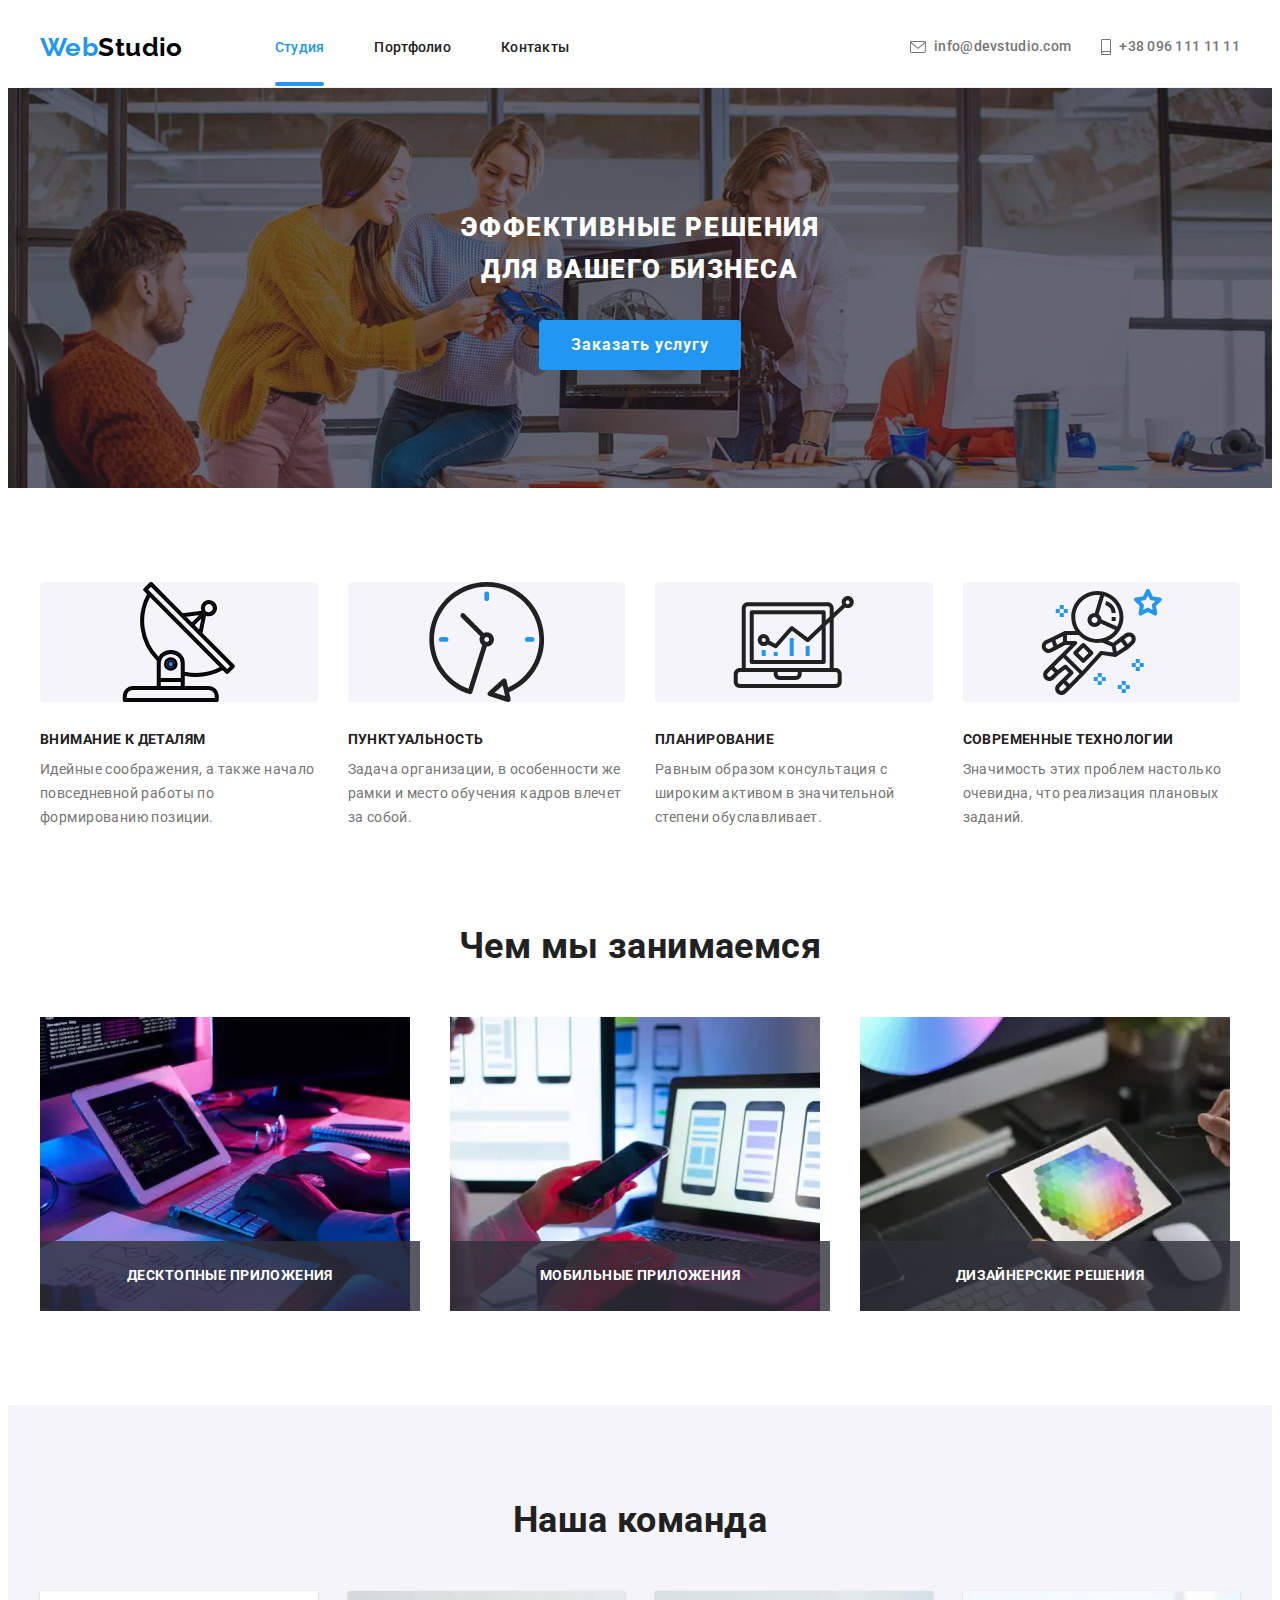
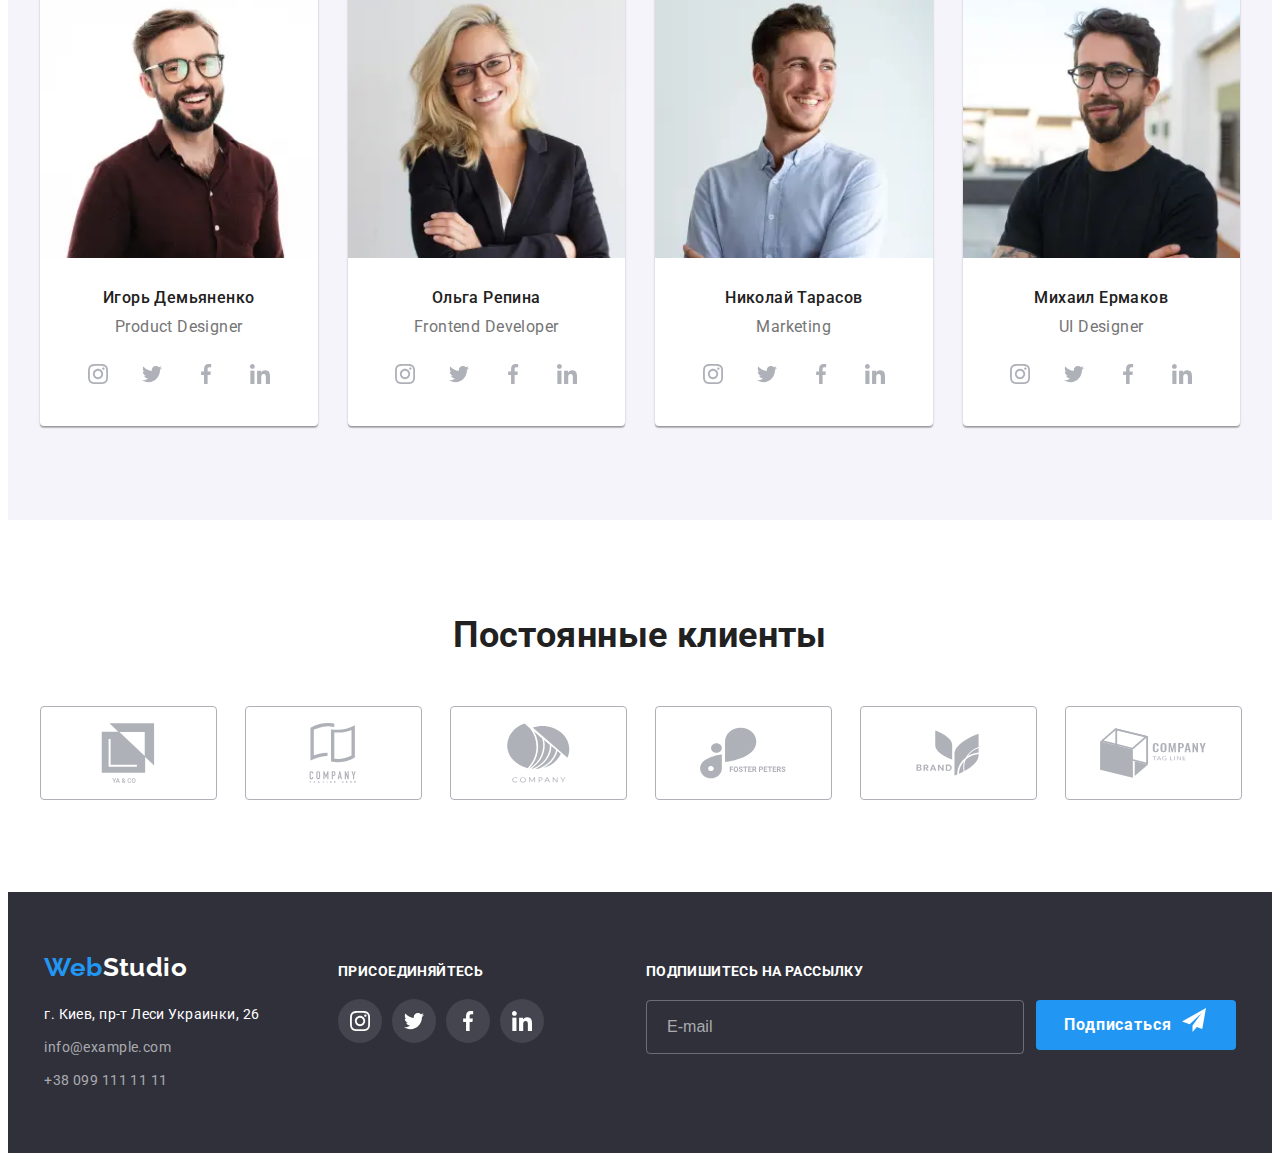
==== commit 8bcea449: "добавляет адаптивность сайта" ====
--- a/index.html
+++ b/index.html
@@ -55,15 +55,16 @@
         </button>
         <ul class="nav-list list">
           <li class="nav-list__item">
-            <a href="" class="nav-list__link link">Студия</a>
+            <a href="./index.html" class="nav-list__link nav-list__link_current link">Студия</a>
           </li>
           <li class="nav-list__item">
-            <a href="" class="nav-list__link link">Портфолио</a>
+            <a href="./portfolio.html" class="nav-list__link link">Портфолио</a>
           </li>
           <li class="nav-list__item">
             <a href="" class="nav-list__link link">Контакты</a>
           </li>
         </ul>
+        <div class="mobile-menu__wrapper">
         <ul class="mobile-contact-list list">
           <li class="mobile-contact-list__item">
             <a href="mailto:info@devstudio.com" class="mobile-contact-list__tel-link link">+38 096 111 11 11</a>
@@ -86,6 +87,7 @@
             <a href="" class="mobile-social-list__link link">LinkedIn</a>
           </li>
         </ul>
+      </div>
       </div>
     </div>
     </header>
@@ -500,8 +502,8 @@
       <div>
       <a href="./" class="logo logo_bg_dark link"><span class="logo__accent">Web</span>Studio</a>
       <address>
-        <ul class="footer__address list">
-          <li>
+        <ul class="footer-address__list list">
+          <li class="footer-address__list-item">
             <a class="footer__map-link link"
               href="https://goo.gl/maps/Ho2YQCXfCSrJ9mf67"
               target="_blank"
@@ -509,8 +511,12 @@
               >г. Киев, пр-т Леси Украинки, 26</a
             >
           </li>
-          <li><a class="footer__address-link link" href="mailto:info@example.com">info@example.com</a></li>
-          <li><a class="footer__address-link link" href="tel:+380991111111">+38 099 111 11 11</a></li>
+          <li class="footer-address__list-item">
+            <a class="footer__address-link link" href="mailto:info@example.com">info@example.com</a>
+          </li>
+          <li class="footer-address__list-item">
+            <a class="footer__address-link link" href="tel:+380991111111">+38 099 111 11 11</a>
+          </li>
         </ul>
       </address>
       </div>
@@ -567,7 +573,7 @@
       </div>
     </div>
     </footer>
-    <!-- <div class="backdrop is-hidden" data-modal>
+    <div class="backdrop is-hidden" data-modal>
       <div class="modal">
         <button type="button" class="close-btn" data-modal-close>
           <svg class="close-icon" width="11" height="11">
@@ -612,7 +618,7 @@
           <button class="modal-form-btn button" type="submit">Отправить</button>
         </form>
       </div>
-    </div> -->
+    </div>
     <script src="./js/menu.js"></script>
     <script src="./js/modal.js"></script>
   </body>
--- a/css/main.min.css
+++ b/css/main.min.css
@@ -1,2 +1,2 @@
-:root{--primary-text-colour:#757575;--title-text-colour:#212121;--accent-colour: #2196f3;--primary-black-color: #000000;--primery-white-colour:#FFFFFF;--dark-background-color:#2F303A;--secondary-background-color:#F5F4FA;--primary-decoration-colour: #AFB1B8;--primary-margin: 30px;--transition-timing-function: cubic-bezier(0.4, 0, 0.2, 1)}.visually-hidden{position:absolute;clip:rect(0 0 0 0);width:1px;height:1px;margin:-1px}body{font-family:'Roboto', sans-serif;font-size:14px;letter-spacing:0.03em;color:var(--primary-text-colour);background-color:var(--primery-white-colour)}h1,h2,h3,h4,h5,h6,p{margin-top:0;margin-bottom:0}ul,ol{margin-top:0;margin-bottom:0;padding-left:0}img{display:block}.link{text-decoration:none;color:inherit}.list{list-style:none}.section{padding-top:60px;padding-bottom:60px}.container{margin-left:auto;margin-right:auto;padding-left:15px;padding-right:15px}@media screen and (min-width: 480px){.container{width:480px}}.logo{font-family:'Raleway', sans-serif;font-size:26px;font-weight:700;line-height:1.19}.logo__accent{color:var(--accent-colour)}.logo_bg_light{margin-right:92px;color:var(--primary-black-color)}.logo_bg_dark{color:var(--primery-white-colour)}.subtitle{margin-bottom:10px;font-size:14px;font-weight:700;line-height:1.14;text-transform:uppercase;color:var(--title-text-colour)}.section-title{margin-bottom:30px;font-size:36px;font-weight:700;line-height:1.17;text-align:center;color:var(--title-text-colour)}.social-list{display:flex;justify-content:center}.social-list__item{width:44px;height:44px}.social-list__item_indent:not(:last-child){margin-right:10px}.social-list__icon{width:20px;height:20px}.social-list__link{display:flex;align-items:center;justify-content:center;width:100%;height:100%}.social-list__link_bg_light{fill:var(--primary-decoration-colour);border-radius:50%;background-color:var(--primery-white-colour);transition:fill 250ms var(--transition-timing-function),background-color 250ms var(--transition-timing-function)}.social-list__link_bg_light:hover,.social-list__link_bg_light:focus{fill:var(--primery-white-colour);background-color:var(--accent-colour)}.social-list__link_bg_dark{fill:var(--primery-white-colour);border-radius:50%;background-color:rgba(255,255,255,0.1);transition:background-color 250ms var(--transition-timing-function)}.social-list__link_bg_dark:hover,.social-list__link_bg_dark:focus{background-color:var(--accent-colour)}.button{font-family:inherit;font-size:16px;font-weight:700;line-height:1.87;letter-spacing:0.06em;cursor:pointer;border:none;border-radius:4px;color:var(--primery-white-colour);background-color:var(--accent-colour);transition:background-color 250ms var(--transition-timing-function),box-shadow 250ms var(--transition-timing-function)}.button:hover,.button:focus{background-color:#188CE8;box-shadow:0px 4px 4px rgba(0,0,0,0.15)}.backdrop{position:fixed;top:0;left:0;width:100vw;height:100vh;background-color:rgba(0,0,0,0.2);visibility:visible;opacity:1;pointer-events:auto;transition:visibility 250ms var(--transition-timing-function),opacity 250ms var(--transition-timing-function)}.is-hidden{visibility:hidden;opacity:0;pointer-events:none}.modal{padding:40px;position:absolute;top:50%;left:50%;width:528px;height:581px;transform:translate(-50%, -50%);background-color:var(--primery-white-colour)}.close-btn{position:absolute;top:8px;right:8px;width:30px;height:30px;padding:0;border-radius:50px;border:1px solid rgba(0,0,0,0.1);background-color:transparent;cursor:pointer;transition:fill 250ms var(--transition-timing-function)}.close-btn:focus,.close-btn:hover{fill:var(--accent-colour)}.modal-form-head{margin-bottom:12px;font-size:20px;font-weight:700;line-height:1.15;text-align:center;color:var(--title-text-colour)}.modal-form{display:flex;flex-direction:column}.modal-form-field{margin-bottom:10px;font-size:12px;font-weight:400;line-height:1.17;letter-spacing:0.01em;color:var(--primary-text-colour)}.modal-form-input{width:100%;height:40px;margin-top:4px;padding-left:42px;cursor:pointer;border:1px solid rgba(33,33,33,0.2);border-radius:4px;transition:border-color 250ms var(--transition-timing-function)}.modal-form-input:focus{outline:none;border-color:var(--accent-colour)}.modal-form-input-wrapper{position:relative}.modal-form-input-icon{position:absolute;top:50%;left:12px;transform:translateY(-50%);width:12px;height:12px;transition:fill 250ms var(--transition-timing-function)}.modal-form-input:focus+.modal-form-input-icon{fill:var(--accent-colour)}.modal-form-massage-label{margin-bottom:20px;font-size:12px;font-weight:400;line-height:1.17;letter-spacing:0.01em;color:var(--primary-text-colour)}.modal-form-message{margin-top:10px;width:100%;height:120px;padding:16px;border:1px solid rgba(33,33,33,0.2);border-radius:4px;resize:none;transition:border-color 250ms var(--transition-timing-function)}.modal-form-message:focus{outline:none;border-color:var(--accent-colour)}.modal-form-message::placeholder{font-size:12px;font-weight:400;line-height:1.17;letter-spacing:0.01em;color:rgba(117,117,117,0.5)}.modal-form-chekbox-label{margin-bottom:30px;display:flex;align-items:center;font-size:14px;font-weight:400;line-height:1.71;color:var(--primary-text-colour)}.modal-form-chekbox-label::before{margin-right:7px;display:block;content:"";width:16px;height:15px;cursor:pointer;border:1px solid var(--title-text-colour);border-radius:2px}.modal-form-chekbox-input:checked+.modal-form-chekbox-label::before{background-color:var(--accent-colour);background-image:url(../images/icon-check.svg);background-size:contain;background-repeat:no-repeat;background-origin:border-box;border-color:var(--accent-colour)}.modal-form-chekbox-input:focus+.modal-form-chekbox-label::before{outline:1px solid var(--accent-colour)}.checkbox-label-link{color:var(--accent-colour)}.modal-form-btn{width:200px;height:50px;margin:0 auto;padding:10px 55px}.site-nav{display:none}.contact-list{display:none}.burger-btn{padding:0;background-color:transparent;border:none;line-height:0}.burger-btn__icon{width:40px;height:40px}.header-container{display:flex;align-items:center;justify-content:space-between;padding-top:16px;padding-bottom:16px}.mobile-menu{position:fixed;z-index:100;top:0;left:0;width:100vw;height:100vh;opacity:0;visibility:hidden;pointer-events:auto;transition:visibility 250ms var(--transition-timing-function),opacity 250ms var(--transition-timing-function);background-color:var(--primery-white-colour)}.mobile-menu.is-open{opacity:1;visibility:visible;pointer-events:none}.close-btn{width:40px;height:40px;padding:0;background-color:transparent;border:none;line-height:0}.close-btn__icon{width:40px;height:40px}.mobile-menu__close-btn{position:absolute;top:10px;right:15px}.mobile-menu__container{position:relative;padding-top:48px;padding-bottom:48px;padding-left:25px}.nav-list{margin-bottom:302px}.nav-list :not(:last-child){margin-bottom:32px}.nav-list__link{font-size:40px;font-weight:500;line-height:1.18;letter-spacing:0.02em;color:var(--title-text-colour);transition:color 250ms var(--transition-timing-function)}.nav-list__link:hover{color:var(--accent-colour)}.mobile-contact-list{margin-bottom:64px}.mobile-contact-list :not(:last-child){margin-bottom:32px}.mobile-contact-list__tel-link{font-size:34px;font-weight:500;line-height:1.18;letter-spacing:0.02em;color:var(--primary-text-colour);transition:color 250ms var(--transition-timing-function)}.mobile-contact-list__tel-link:hover{color:var(--accent-colour)}.mobile-contact-list__email-link{margin-bottom:32px;font-size:24px;font-weight:500;line-height:1.17;letter-spacing:0.02em;color:var(--primary-text-colour);transition:color 250ms var(--transition-timing-function)}.mobile-contact-list__email-link:hover{color:var(--accent-colour)}.mobile-social-list{display:flex}.mobile-socia-list__item{position:relative}.mobile-socia-list__item:not(:last-child){margin-right:20px}.mobile-socia-list__item:not(:last-child)::after{content:"";position:absolute;top:10px;right:-21px;width:22px;height:0px;border-bottom:1px solid rgba(33,33,33,0.2);transform:rotate(90deg)}.mobile-social-list__link{font-size:18px;font-weight:500;line-height:1.22;letter-spacing:0.02em;color:var(--accent-colour)}.hero{height:400px;background:var(--dark-background-color);background-image:linear-gradient(rgba(47,48,58,0.4), rgba(47,48,58,0.4)),url("../../images/mobile/hero/mobile/hero-img-mobile.jpg");background-size:cover;text-align:center}@media (min-device-pixel-ratio: 2) and (min-width: 280px), (min-resolution: 192dpi) and (min-width: 280px), (min-resolution: 2dppx) and (min-width: 280px){.hero{background-image:linear-gradient(rgba(47,48,58,0.4), rgba(47,48,58,0.4)),url("../../images/mobile/hero/mobile/hero-img@2x-mobile.jpg")}}@media screen and (min-width: 768px){.hero{background-image:linear-gradient(rgba(47,48,58,0.4), rgba(47,48,58,0.4)),url("../../images/tablet/hero/hero-img-tablet.jpg")}}@media (min-device-pixel-ratio: 2) and (min-width: 768px), (min-resolution: 192dpi) and (min-width: 768px), (min-resolution: 2dppx) and (min-width: 768px){.hero{background-image:linear-gradient(rgba(47,48,58,0.4), rgba(47,48,58,0.4)),url("../../images/tablet/hero/hero-img@2x-tablet.jpg")}}@media screen and (min-width: 1200px){.hero{background-image:linear-gradient(rgba(47,48,58,0.4), rgba(47,48,58,0.4)),url("../../images/desctop/hero/hero-img-desctop.jpg")}}@media (min-device-pixel-ratio: 2) and (min-width: 1200px), (min-resolution: 192dpi) and (min-width: 1200px), (min-resolution: 2dppx) and (min-width: 1200px){.hero{background-image:linear-gradient(rgba(47,48,58,0.4), rgba(47,48,58,0.4)),url("../../images/desctop/hero/hero-img@2x-desctop.jpg")}}.hero-container{margin:0 auto;padding-top:118px;padding-bottom:118px}.hero__title{margin-bottom:var(--primary-margin);font-size:26px;font-weight:900;line-height:1.61;letter-spacing:0.06em;text-transform:uppercase;color:var(--primery-white-colour)}.hero__button{padding:10px 32px}.feautures__icon-container{margin-bottom:30px;background-color:var(--secondary-background-color);border-radius:4px}.feautures__list-item:not(:last-child){margin-bottom:30px}.feautures__icon{margin:0 auto;width:100%;height:120px}.feauture__desc{line-height:1.71}.subtitle_center{text-align:center}.our-work{padding-top:47px;padding-bottom:94px}@media screen and (max-width: 1190px){.our-work{display:none}}.our-work__list{display:flex;flex-wrap:wrap;margin-top:calc( -1 *  var(--primary-margin));margin-left:calc( -1 *  var(--primary-margin))}.our-work__list-item{flex-basis:calc((100% - 90px) / 3);margin-top:var(--primary-margin);margin-left:var(--primary-margin)}.our-work__img-wrapper{position:relative}.our-work__img-description{position:absolute;bottom:0;width:100%;display:flex;align-items:center;justify-content:center;height:70px;font-weight:700;line-height:1.14;text-transform:uppercase;color:var(--primery-white-colour);background-color:rgba(47,48,58,0.8)}.our-team__list-item{background-color:var(--primery-white-colour);box-shadow:0px 1px 3px rgba(0,0,0,0.12),0px 1px 1px rgba(0,0,0,0.14),0px 2px 1px rgba(0,0,0,0.2);border-radius:0px 0px 4px 4px}.our-team__list-item:not(:last-child){margin-bottom:30px}.our-team__card-content{padding-top:30px;padding-bottom:24px}.our-team__subtitle{margin-bottom:10px;font-size:16px;font-weight:500;line-height:1.19;text-align:center;color:var(--title-text-colour)}.our-team{background:var(--secondary-background-color)}.our-team__desc{margin-bottom:16px;font-size:16px;font-weight:400;line-height:1.19;text-align:center}.our-clients__list{display:flex;align-items:center;flex-wrap:wrap;margin-top:calc(-1 * var(--primary-margin));margin-left:calc(-1 * var(--primary-margin))}.our-clients__list-item{flex-basis:calc((100% - 60px) / 2);margin-top:var(--primary-margin);margin-left:var(--primary-margin);height:92px}.our-clients__list-link{display:flex;align-items:center;justify-content:center;width:100%;height:100%;fill:var(--primary-decoration-colour);border:1px solid var(--primary-decoration-colour);border-radius:4px;transition:fill 250ms var(--transition-timing-function),border 250ms var(--transition-timing-function)}.our-clients__list-link:hover,.our-clients__list-link:focus{fill:var(--accent-colour);border:1px solid var(--accent-colour)}.our-clients__icon{width:106px;height:60px}.flex-container{text-align:center}.footer{padding-top:60px;padding-bottom:60px;background:var(--dark-background-color)}.footer__map-link{font-style:normal;line-height:1.71;color:var(--primery-white-colour);transition:color 250ms var(--transition-timing-function)}.footer__map-link:hover,.footer__map-link:focus{color:var(--accent-colour)}.footer__address-link{font-style:normal;line-height:1.71;color:rgba(255,255,255,0.6)}.footer__address-link:hover,.footer__address-link:focus{color:var(--accent-colour)}.footer__address{margin-top:20px}.footer__address :not(:last-child){margin-bottom:9px}@media screen and (max-width: 1190px){.footer__address{margin-bottom:60px}}.footer__sidebar{margin-bottom:60px}.footer__label{margin-bottom:20px;font-weight:700;text-transform:uppercase;color:var(--primery-white-colour)}.footer__form-desc{display:block;margin-bottom:20px;font-weight:700;line-height:1.14;text-transform:uppercase;color:var(--primery-white-colour)}.footer__email-form-label{margin-right:12px}.footer__email-form-input{width:358px;height:50px;padding-left:16px;background-color:transparent;color:var(--primery-white-colour);border:1px solid rgba(255,255,255,0.3);border-radius:4px;outline:none}.footer__email-form-input:focus{border-color:var(--accent-colour)}.footer__email-form-input::placeholder{font-size:16px;font-weight:400;line-height:1.25;color:rgba(255,255,255,0.6)}@media screen and (max-width: 1190px){.footer__email-form-input{margin-bottom:10px}}.footer__form-btn{display:flex;align-items:center;margin:0 auto;width:200px;height:50px;padding:10px 28px}.footer__form-btn-desc{margin-right:10px}.btn-list{display:flex;justify-content:center;margin-bottom:50px}.btn-list :not(:last-child){margin-right:8px}.btn-list__btn{padding:6px 22px;border:none;border-radius:4px;font-family:'Roboto', sans-serif;background-color:var(--secondary-background-color);cursor:pointer;font-size:16px;font-weight:500;line-height:1.62;text-align:center;letter-spacing:0.03em;color:var(--title-text-colour);transition:background-color 250ms var(--transition-timing-function),color 250ms var(--transition-timing-function),box-shadow 250ms var(--transition-timing-function)}.btn-list__btn:hover,.btn-list__btn:focus{background-color:var(--accent-colour);color:var(--primery-white-colour);box-shadow:0px 3px 1px rgba(0,0,0,0.1),0px 1px 2px rgba(0,0,0,0.08),0px 2px 2px rgba(0,0,0,0.12)}.current-btn{background:var(--accent-colour);color:var(--primery-white-colour)}.card-list{display:flex;flex-wrap:wrap;margin-top:calc( -1 *  var(--primary-margin));margin-left:calc( -1 *  var(--primary-margin))}.card-list__item{flex-basis:calc((100% - 90px) / 3);margin-top:var(--primary-margin);margin-left:var(--primary-margin)}.card-list__link{display:block;transition:box-shadow 250ms var(--transition-timing-function)}.card-list__link:hover{box-shadow:0px 1px 1px rgba(0,0,0,0.12),0px 4px 4px rgba(0,0,0,0.06),1px 4px 6px rgba(0,0,0,0.16)}.card-list__thumb{position:relative;overflow:hidden}.card-list__img-desc{position:absolute;top:0;left:0;width:100%;height:100%;padding:63px 24px;font-size:18px;font-weight:400;line-height:1.56;letter-spacing:0.03em;color:var(--primery-white-colour);background-color:rgba(33,150,243,0.9);overflow:auto;transform:translateY(100%);transition:transform 250ms var(--transition-timing-function)}.card-list__link:hover .card-list__img-desc,.card-list__link:focus .card-list__img-desc{transform:translateY(0)}.card-list__content{padding:20px 24px;border:1px solid #EEEEEE;border-top:0}.card-list__title{margin-bottom:4px;font-size:18px;font-weight:700;line-height:2;letter-spacing:0.06em;color:var(--title-text-colour)}.card-list__desc{font-size:16px;font-weight:400;line-height:1.87}
+:root{--primary-text-colour:#757575;--title-text-colour:#212121;--accent-colour: #2196f3;--primary-black-color: #000000;--primery-white-colour:#FFFFFF;--dark-background-color:#2F303A;--secondary-background-color:#F5F4FA;--primary-decoration-colour: #AFB1B8;--primary-margin: 30px;--transition-timing-function: cubic-bezier(0.4, 0, 0.2, 1)}.visually-hidden{position:absolute;clip:rect(0 0 0 0);width:1px;height:1px;margin:-1px}body{font-family:'Roboto', sans-serif;font-size:14px;letter-spacing:0.03em;color:var(--primary-text-colour);background-color:var(--primery-white-colour)}h1,h2,h3,h4,h5,h6,p{margin-top:0;margin-bottom:0}ul,ol{margin-top:0;margin-bottom:0;padding-left:0}img{display:block}.link{text-decoration:none;color:inherit}.list{list-style:none}.section{padding-top:60px;padding-bottom:60px}@media screen and (min-width: 1200px){.section{padding-top:94px;padding-bottom:94px}}.container{margin-left:auto;margin-right:auto;padding-left:15px;padding-right:15px}@media screen and (min-width: 480px){.container{width:480px}}@media screen and (min-width: 768px){.container{width:768px}}@media screen and (min-width: 1200px){.container{width:1200px}}.logo{font-family:'Raleway', sans-serif;font-size:24px;font-weight:700;line-height:1.17}@media screen and (min-width: 1200px){.logo{font-size:26px;font-weight:700;line-height:1.19}}.logo__accent{color:var(--accent-colour)}.logo_bg_light{margin-right:92px;color:var(--primary-black-color)}.logo_bg_dark{color:var(--primery-white-colour)}.subtitle{margin-bottom:10px;font-size:14px;font-weight:700;line-height:1.14;text-transform:uppercase;color:var(--title-text-colour)}@media screen and (max-width: 767px){.subtitle_center{text-align:center}}.section-title{margin-bottom:30px;font-size:28px;font-weight:700;line-height:1.18;text-align:center;color:var(--title-text-colour)}@media screen and (min-width: 1200px){.section-title{margin-bottom:50px;font-size:36px;font-weight:700;line-height:1.17}}.social-list{display:flex;justify-content:center}.social-list__item{width:44px;height:44px}.social-list__item_indent:not(:last-child){margin-right:10px}.social-list__icon{width:20px;height:20px}.social-list__link{display:flex;align-items:center;justify-content:center;width:100%;height:100%}.social-list__link_bg_light{fill:var(--primary-decoration-colour);border-radius:50%;background-color:var(--primery-white-colour);transition:fill 250ms var(--transition-timing-function),background-color 250ms var(--transition-timing-function)}.social-list__link_bg_light:hover,.social-list__link_bg_light:focus{fill:var(--primery-white-colour);background-color:var(--accent-colour)}.social-list__link_bg_dark{fill:var(--primery-white-colour);border-radius:50%;background-color:rgba(255,255,255,0.1);transition:background-color 250ms var(--transition-timing-function)}.social-list__link_bg_dark:hover,.social-list__link_bg_dark:focus{background-color:var(--accent-colour)}.button{font-family:inherit;font-size:16px;font-weight:700;line-height:1.87;letter-spacing:0.06em;cursor:pointer;border:none;border-radius:4px;color:var(--primery-white-colour);background-color:var(--accent-colour);transition:background-color 250ms var(--transition-timing-function),box-shadow 250ms var(--transition-timing-function)}.button:hover,.button:focus{background-color:#188CE8;box-shadow:0px 4px 4px rgba(0,0,0,0.15)}.backdrop{position:fixed;top:0;left:0;width:100vw;height:100vh;background-color:rgba(0,0,0,0.2);visibility:visible;opacity:1;pointer-events:auto;transition:visibility 250ms var(--transition-timing-function),opacity 250ms var(--transition-timing-function)}.is-hidden{visibility:hidden;opacity:0;pointer-events:none}.modal{padding:40px;position:absolute;top:50%;left:50%;width:100%;max-height:100%;transform:translate(-50%, -50%);background-color:var(--primery-white-colour)}.close-btn{position:absolute;top:8px;right:8px;width:30px;height:30px;padding:0;border-radius:50px;border:1px solid rgba(0,0,0,0.1);background-color:transparent;cursor:pointer;transition:fill 250ms var(--transition-timing-function)}.close-btn:focus,.close-btn:hover{fill:var(--accent-colour)}.modal-form-head{margin-bottom:12px;font-size:20px;font-weight:700;line-height:1.5;text-align:center;color:var(--title-text-colour)}@media screen and (min-width: 1200px){.modal-form-head{line-height:1.15}}.modal-form{display:flex;flex-direction:column}.modal-form-field{margin-bottom:10px;font-size:12px;font-weight:400;line-height:1.17;letter-spacing:0.01em;color:var(--primary-text-colour)}.modal-form-input{width:100%;height:40px;margin-top:4px;padding-left:42px;cursor:pointer;border:1px solid rgba(33,33,33,0.2);border-radius:4px;transition:border-color 250ms var(--transition-timing-function)}.modal-form-input:focus{outline:none;border-color:var(--accent-colour)}.modal-form-input-wrapper{position:relative}.modal-form-input-icon{position:absolute;top:50%;left:12px;transform:translateY(-50%);width:12px;height:12px;transition:fill 250ms var(--transition-timing-function)}.modal-form-input:focus+.modal-form-input-icon{fill:var(--accent-colour)}.modal-form-massage-label{margin-bottom:20px;font-size:14px;font-weight:400;line-height:1.14;letter-spacing:0.01em;color:var(--primary-text-colour)}.modal-form-message{margin-top:10px;width:100%;height:120px;padding:16px;border:1px solid rgba(33,33,33,0.2);border-radius:4px;resize:none;transition:border-color 250ms var(--transition-timing-function)}.modal-form-message:focus{outline:none;border-color:var(--accent-colour)}.modal-form-message::placeholder{font-size:12px;font-weight:400;line-height:1.17;letter-spacing:0.01em;color:rgba(117,117,117,0.5)}.modal-form-chekbox-label{margin-bottom:30px;display:flex;align-items:center;font-size:12px;font-weight:400;line-height:1.17;color:var(--primary-text-colour)}.modal-form-chekbox-label::before{margin-right:7px;display:block;content:"";width:16px;height:15px;cursor:pointer;border:1px solid var(--title-text-colour);border-radius:2px}.modal-form-chekbox-input:checked+.modal-form-chekbox-label::before{background-color:var(--accent-colour);background-image:url(../images/icon-check.svg);background-size:contain;background-repeat:no-repeat;background-origin:border-box;border-color:var(--accent-colour)}.modal-form-chekbox-input:focus+.modal-form-chekbox-label::before{outline:1px solid var(--accent-colour)}.checkbox-label-link{color:var(--accent-colour)}.modal-form-btn{width:200px;height:50px;margin:0 auto;padding:10px 55px}.mobile-menu{position:fixed;z-index:100;top:0;left:0;width:100vw;height:100vh;opacity:0;visibility:hidden;pointer-events:none;transition:visibility 250ms var(--transition-timing-function),opacity 250ms var(--transition-timing-function);background-color:var(--primery-white-colour)}.mobile-menu__container{height:100vh;position:relative;display:flex;flex-direction:column;justify-content:space-between;padding-top:48px;padding-bottom:48px;padding-left:25px}.mobile-menu.is-open{opacity:1;visibility:visible;pointer-events:auto}.close-btn{width:40px;height:40px;padding:0;background-color:transparent;border:none;line-height:0}.close-btn__icon{width:40px;height:40px}.mobile-menu__close-btn{position:absolute;top:10px;right:15px}.nav-list :not(:last-child){margin-bottom:32px}.nav-list__link{font-size:40px;font-weight:500;line-height:1.18;letter-spacing:0.02em;color:var(--title-text-colour);transition:color 250ms var(--transition-timing-function)}.nav-list__link:hover,.nav-list__link:focus{color:var(--accent-colour)}.nav-list__link_current{color:var(--accent-colour)}.mobile-contact-list{margin-bottom:64px}.mobile-contact-list :not(:last-child){margin-bottom:32px}.mobile-contact-list__tel-link{font-size:34px;font-weight:500;line-height:1.18;letter-spacing:0.02em;color:var(--primary-text-colour);transition:color 250ms var(--transition-timing-function)}.mobile-contact-list__tel-link:hover,.mobile-contact-list__tel-link:focus{color:var(--accent-colour)}.mobile-contact-list__email-link{margin-bottom:32px;font-size:24px;font-weight:500;line-height:1.17;letter-spacing:0.02em;color:var(--primary-text-colour);transition:color 250ms var(--transition-timing-function)}.mobile-contact-list__email-link:hover{color:var(--accent-colour)}.mobile-social-list{display:flex}.mobile-socia-list__item{position:relative}.mobile-socia-list__item:not(:last-child){margin-right:20px}.mobile-socia-list__item:not(:last-child)::after{content:"";position:absolute;top:10px;right:-21px;width:22px;height:0px;border-bottom:1px solid rgba(33,33,33,0.2);transform:rotate(90deg)}.mobile-social-list__link{font-size:18px;font-weight:500;line-height:1.22;letter-spacing:0.02em;color:var(--accent-colour)}.header-container{display:flex;align-items:center;justify-content:space-between;padding-top:16px;padding-bottom:16px;border-bottom:1px solid #ECECEC}@media screen and (min-width: 768px){.header-container{padding-top:21px;padding-bottom:21px}}@media screen and (min-width: 1200px){.header-container{padding-top:24px;padding-bottom:24px}}.site-nav{display:none}@media screen and (min-width: 768px){.site-nav{display:flex;align-items:center}.site-nav :not(:last-child){margin-right:50px}}.site-nav__link{font-weight:500;line-height:1.14;letter-spacing:0.02em;color:var(--title-text-colour);transition:color 250ms var(--transition-timing-function)}.site-nav__link:hover,.site-nav__link:focus{color:var(--accent-colour)}.site-nav__link_current{color:var(--accent-colour);position:relative}.site-nav__link_current::after{position:absolute;bottom:-32px;content:"";display:block;width:100%;height:4px;background-color:var(--accent-colour);border-radius:2px}@media screen and (min-width: 1200px){.site-nav__link_current::after{bottom:-31px}}.contact-list{display:none}@media screen and (min-width: 768px){.contact-list{display:block}}@media screen and (min-width: 1200px){.contact-list{display:flex}}@media screen and (max-width: 1199px){.contact-list__item:not(:last-child){margin-bottom:10px}}@media screen and (min-width: 1200px){.contact-list__item:not(:last-child){margin-right:var(--primary-margin)}}.contact-list__link{display:flex;align-items:center;font-size:12px;font-weight:500;line-height:1.16;letter-spacing:0.02em;transition:color 250ms var(--transition-timing-function)}.contact-list__link:hover,.contact-list__link:focus{color:var(--accent-colour)}@media screen and (min-width: 1200px){.contact-list__link{font-size:14px;font-weight:500;line-height:1.14}}.contact-list__icon{margin-right:8px;fill:currentColor}.menu{display:flex;align-items:center;justify-content:space-between}.burger-btn{padding:0;background-color:transparent;border:none;line-height:0}@media screen and (min-width: 768px){.burger-btn{display:none}}.burger-btn__icon{width:40px;height:40px;transition:fill 250ms var(--transition-timing-function)}.burger-btn:hover,.burger-btn:focus .burger-btn__icon{fill:var(--accent-colour)}.hero{height:400px;background:var(--dark-background-color);background-image:linear-gradient(rgba(47,48,58,0.4), rgba(47,48,58,0.4)),url("../images/mobile/hero/mobile/hero-img-mobile.jpg");background-size:cover;text-align:center}@media (min-device-pixel-ratio: 2) and (min-width: 280px), (min-resolution: 192dpi) and (min-width: 280px), (min-resolution: 2dppx) and (min-width: 280px){.hero{background-image:linear-gradient(rgba(47,48,58,0.4), rgba(47,48,58,0.4)),url("../images/mobile/hero/mobile/hero-img@2x-mobile.jpg")}}@media screen and (min-width: 768px){.hero{background-image:linear-gradient(rgba(47,48,58,0.4), rgba(47,48,58,0.4)),url("../images/tablet/hero/hero-img-tablet.jpg")}}@media (min-device-pixel-ratio: 2) and (min-width: 768px), (min-resolution: 192dpi) and (min-width: 768px), (min-resolution: 2dppx) and (min-width: 768px){.hero{background-image:linear-gradient(rgba(47,48,58,0.4), rgba(47,48,58,0.4)),url("../images/tablet/hero/hero-img@2x-tablet.jpg")}}@media screen and (min-width: 1200px){.hero{background-image:linear-gradient(rgba(47,48,58,0.4), rgba(47,48,58,0.4)),url("../images/desctop/hero/hero-img-desctop.jpg")}}@media (min-device-pixel-ratio: 2) and (min-width: 1200px), (min-resolution: 192dpi) and (min-width: 1200px), (min-resolution: 2dppx) and (min-width: 1200px){.hero{background-image:linear-gradient(rgba(47,48,58,0.4), rgba(47,48,58,0.4)),url("../images/desctop/hero/hero-img@2x-desctop.jpg")}}.hero-container{margin:0 auto;padding-top:118px;padding-bottom:118px}.hero__title{margin-bottom:var(--primary-margin);font-size:26px;font-weight:900;line-height:1.62;letter-spacing:0.06em;text-transform:uppercase;color:var(--primery-white-colour)}.hero__button{padding:10px 32px}@media screen and (min-width: 1200px){.feautures{padding-bottom:48px}}.feautures__icon-container{margin-bottom:30px;display:flex;align-items:center;background-color:var(--secondary-background-color);border-radius:4px}@media screen and (min-width: 768px){.feautures__list{display:flex;flex-wrap:wrap;margin-top:calc( -1 *  var(--primary-margin));margin-left:calc( -1 *  var(--primary-margin))}}@media screen and (max-width: 767px){.feautures__list-item:not(:last-child){margin-bottom:30px}}@media screen and (min-width: 768px){.feautures__list-item{flex-basis:calc((100% - 60px) / 2);margin-top:var(--primary-margin);margin-left:var(--primary-margin)}}@media screen and (min-width: 1200px){.feautures__list-item{flex-basis:calc((100% - 120px) / 4);margin-top:var(--primary-margin);margin-left:var(--primary-margin)}}.feautures__icon{margin:0 auto;width:100%;height:120px}.feauture__desc{line-height:1.71}.our-work{padding-top:47px;padding-bottom:94px}@media screen and (max-width: 1190px){.our-work{display:none}}.our-work__list{display:flex;flex-wrap:wrap;margin-top:calc( -1 *  var(--primary-margin));margin-left:calc( -1 *  var(--primary-margin))}.our-work__list-item{flex-basis:calc((100% - 90px) / 3);margin-top:var(--primary-margin);margin-left:var(--primary-margin)}.our-work__img-wrapper{position:relative}.our-work__img-description{position:absolute;bottom:0;width:100%;display:flex;align-items:center;justify-content:center;height:70px;font-weight:700;line-height:1.14;text-transform:uppercase;color:var(--primery-white-colour);background-color:rgba(47,48,58,0.8)}@media screen and (min-width: 768px){.our-team__list{display:flex;flex-wrap:wrap;margin-top:calc( -1 *  var(--primary-margin));margin-left:calc( -1 *  var(--primary-margin))}}.our-team__list-item{background-color:var(--primery-white-colour);box-shadow:0px 1px 3px rgba(0,0,0,0.12),0px 1px 1px rgba(0,0,0,0.14),0px 2px 1px rgba(0,0,0,0.2);border-radius:0px 0px 4px 4px}@media screen and (max-width: 767px){.our-team__list-item:not(:last-child){margin-bottom:30px}}@media screen and (min-width: 768px){.our-team__list-item{flex-basis:calc((100% - 60px) / 2);margin-top:var(--primary-margin);margin-left:var(--primary-margin)}}@media screen and (min-width: 1200px){.our-team__list-item{flex-basis:calc((100% - 120px) / 4);margin-top:var(--primary-margin);margin-left:var(--primary-margin)}}.our-team__card-content{padding-top:30px;padding-bottom:24px}@media screen and (min-width: 1200px){.our-team__card-content{padding-bottom:30px}}.our-team__subtitle{margin-bottom:10px;font-size:16px;font-weight:500;line-height:1.19;text-align:center;color:var(--title-text-colour)}.our-team{background:var(--secondary-background-color)}.our-team__desc{margin-bottom:16px;font-size:16px;font-weight:400;line-height:1.19;text-align:center}.our-clients__list{display:flex;align-items:center;flex-wrap:wrap;margin-top:calc(-1 * var(--primary-margin));margin-left:calc(-1 * var(--primary-margin))}.our-clients__list-item{flex-basis:calc((100% - 60px) / 2);margin-top:var(--primary-margin);margin-left:var(--primary-margin);height:92px}@media screen and (min-width: 768px){.our-clients__list-item{flex-basis:calc((100% - 90px) / 3);margin-top:var(--primary-margin);margin-left:var(--primary-margin)}}@media screen and (min-width: 1200px){.our-clients__list-item{flex-basis:calc((100% - 180px) / 6);margin-top:var(--primary-margin);margin-left:var(--primary-margin)}}.our-clients__list-link{display:flex;align-items:center;justify-content:center;width:100%;height:100%;fill:var(--primary-decoration-colour);border:1px solid var(--primary-decoration-colour);border-radius:4px;transition:fill 250ms var(--transition-timing-function),border 250ms var(--transition-timing-function)}.our-clients__list-link:hover,.our-clients__list-link:focus{fill:var(--accent-colour);border:1px solid var(--accent-colour)}.our-clients__icon{width:106px;height:60px}@media screen and (max-width: 1199px){.flex-container{text-align:center}}@media screen and (min-width: 768px){.flex-container{display:flex;justify-content:space-around;flex-wrap:wrap}}@media screen and (min-width: 1200px){.flex-container{align-items:baseline}}.footer{padding-top:60px;padding-bottom:60px;background:var(--dark-background-color)}.footer__map-link{font-style:normal;line-height:1.71;color:var(--primery-white-colour);transition:color 250ms var(--transition-timing-function)}.footer__map-link:hover,.footer__map-link:focus{color:var(--accent-colour)}.footer__address-link{font-style:normal;line-height:1.71;color:rgba(255,255,255,0.6)}.footer__address-link:hover,.footer__address-link:focus{color:var(--accent-colour)}.footer-address__list{margin-top:20px}.footer-address__list-item:not(:last-child){margin-bottom:8px}@media screen and (min-width: 1200px){.footer-address__list-item:not(:last-child){margin-bottom:9px}}@media screen and (max-width: 1199px){.footer-address__list-item{margin-bottom:60px}}@media screen and (max-width: 767px){.footer__sidebar{margin-bottom:60px}}@media screen and (min-width: 1200px){.footer__sidebar{margin-left:70px}}.footer__label{margin-bottom:20px;font-weight:700;text-transform:uppercase;color:var(--primery-white-colour)}@media screen and (min-width: 1200px){.footer__form{margin-left:93px}}.footer__form-desc{display:block;margin-bottom:20px;font-weight:700;line-height:1.14;text-transform:uppercase;color:var(--primery-white-colour)}@media screen and (min-width: 1200px){.footer__email-form{display:flex}}@media screen and (min-width: 1200px){.footer__email-form-label{margin-right:12px}}.footer__email-form-input{width:358px;height:50px;padding-left:16px;background-color:transparent;color:var(--primery-white-colour);border:1px solid rgba(255,255,255,0.3);border-radius:4px;outline:none}.footer__email-form-input:focus{border-color:var(--accent-colour)}.footer__email-form-input::placeholder{font-size:16px;font-weight:400;line-height:1.25;color:rgba(255,255,255,0.6)}@media screen and (max-width: 1199px){.footer__email-form-input{margin-bottom:20px}}.footer__form-btn{display:flex;align-items:center;margin:0 auto;width:200px;height:50px;padding:10px 28px}.footer__form-btn-desc{margin-right:10px}.btn-list{display:flex;flex-wrap:wrap;margin-bottom:40px}.btn-list :not(:last-child){margin-right:8px}@media screen and (min-width: 768px){.btn-list{margin-bottom:30px;justify-content:center}}@media screen and (min-width: 1200px){.btn-list{margin-bottom:50px}}@media screen and (max-width: 767px){.btn-list__item:nth-child(-n+3){margin-bottom:15px}}.btn-list__btn{padding:6px 22px;border:none;border-radius:4px;font-family:'Roboto', sans-serif;background-color:var(--secondary-background-color);cursor:pointer;font-size:16px;font-weight:500;line-height:1.62;text-align:center;letter-spacing:0.03em;color:var(--title-text-colour);transition:background-color 250ms var(--transition-timing-function),color 250ms var(--transition-timing-function),box-shadow 250ms var(--transition-timing-function)}.btn-list__btn:hover,.btn-list__btn:focus{background-color:var(--accent-colour);color:var(--primery-white-colour);box-shadow:0px 3px 1px rgba(0,0,0,0.1),0px 1px 2px rgba(0,0,0,0.08),0px 2px 2px rgba(0,0,0,0.12)}.current-btn{background:var(--accent-colour);color:var(--primery-white-colour)}@media screen and (min-width: 768px){.card-list{display:flex;flex-wrap:wrap;margin-top:calc( -1 *  var(--primary-margin));margin-left:calc( -1 *  var(--primary-margin))}}@media screen and (max-width: 767px){.card-list__item:not(:last-child){margin-bottom:var(--primary-margin)}}@media screen and (min-width: 768px){.card-list__item{flex-basis:calc((100% - 60px) / 2);margin-top:var(--primary-margin);margin-left:var(--primary-margin)}}@media screen and (min-width: 1200px){.card-list__item{flex-basis:calc((100% - 120px) / 4);margin-top:var(--primary-margin);margin-left:var(--primary-margin)}}.card-list__link{display:block;transition:box-shadow 250ms var(--transition-timing-function)}.card-list__link:hover{box-shadow:0px 1px 1px rgba(0,0,0,0.12),0px 4px 4px rgba(0,0,0,0.06),1px 4px 6px rgba(0,0,0,0.16)}.card-list__thumb{position:relative;overflow:hidden}.card-list__img-desc{position:absolute;top:0;left:0;width:100%;height:100%;padding:63px 24px;font-size:18px;font-weight:400;line-height:1.56;letter-spacing:0.03em;color:var(--primery-white-colour);background-color:rgba(33,150,243,0.9);overflow:auto;transform:translateY(100%);transition:transform 250ms var(--transition-timing-function)}.card-list__link:hover .card-list__img-desc,.card-list__link:focus .card-list__img-desc{transform:translateY(0)}.card-list__content{padding:20px 24px;border:1px solid #EEEEEE;border-top:0}.card-list__title{margin-bottom:4px;font-size:18px;font-weight:700;line-height:2;letter-spacing:0.06em;color:var(--title-text-colour)}.card-list__desc{font-size:16px;font-weight:400;line-height:1.87}
 /*# sourceMappingURL=main.min.css.map */